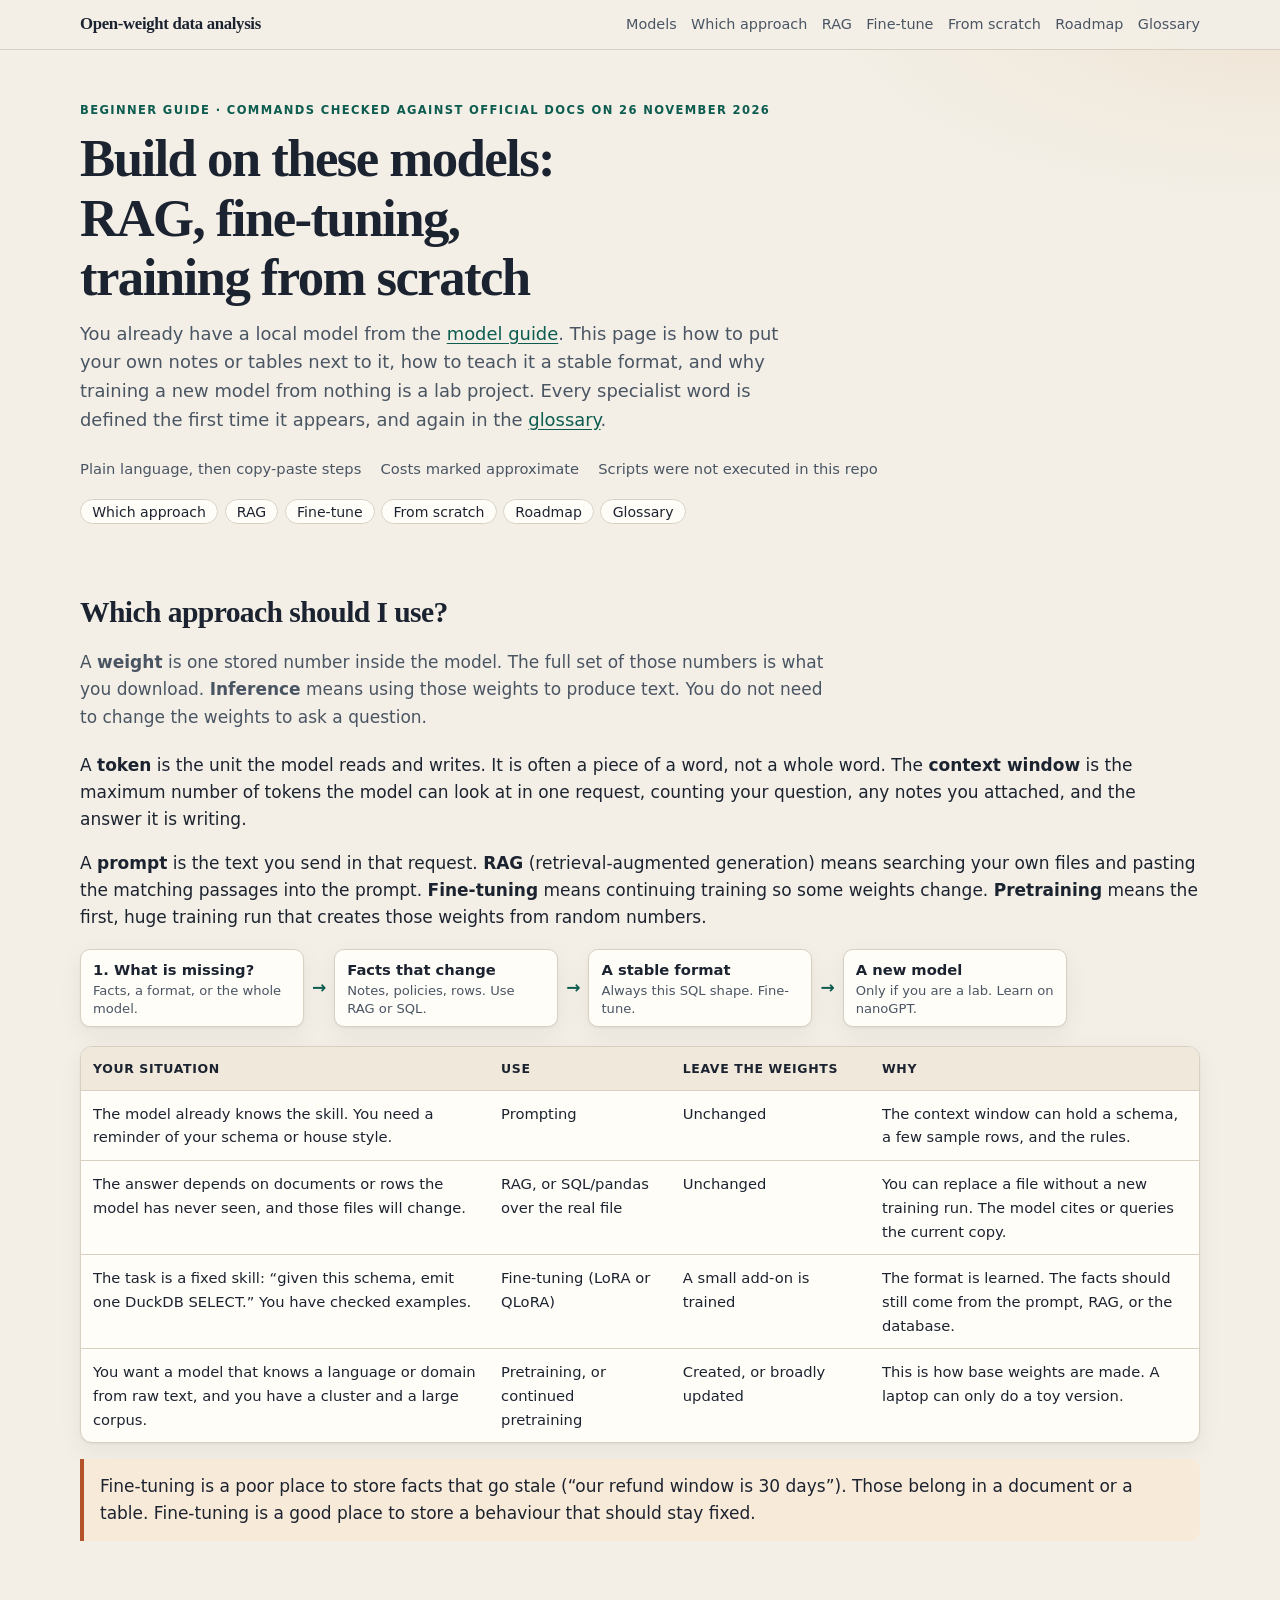
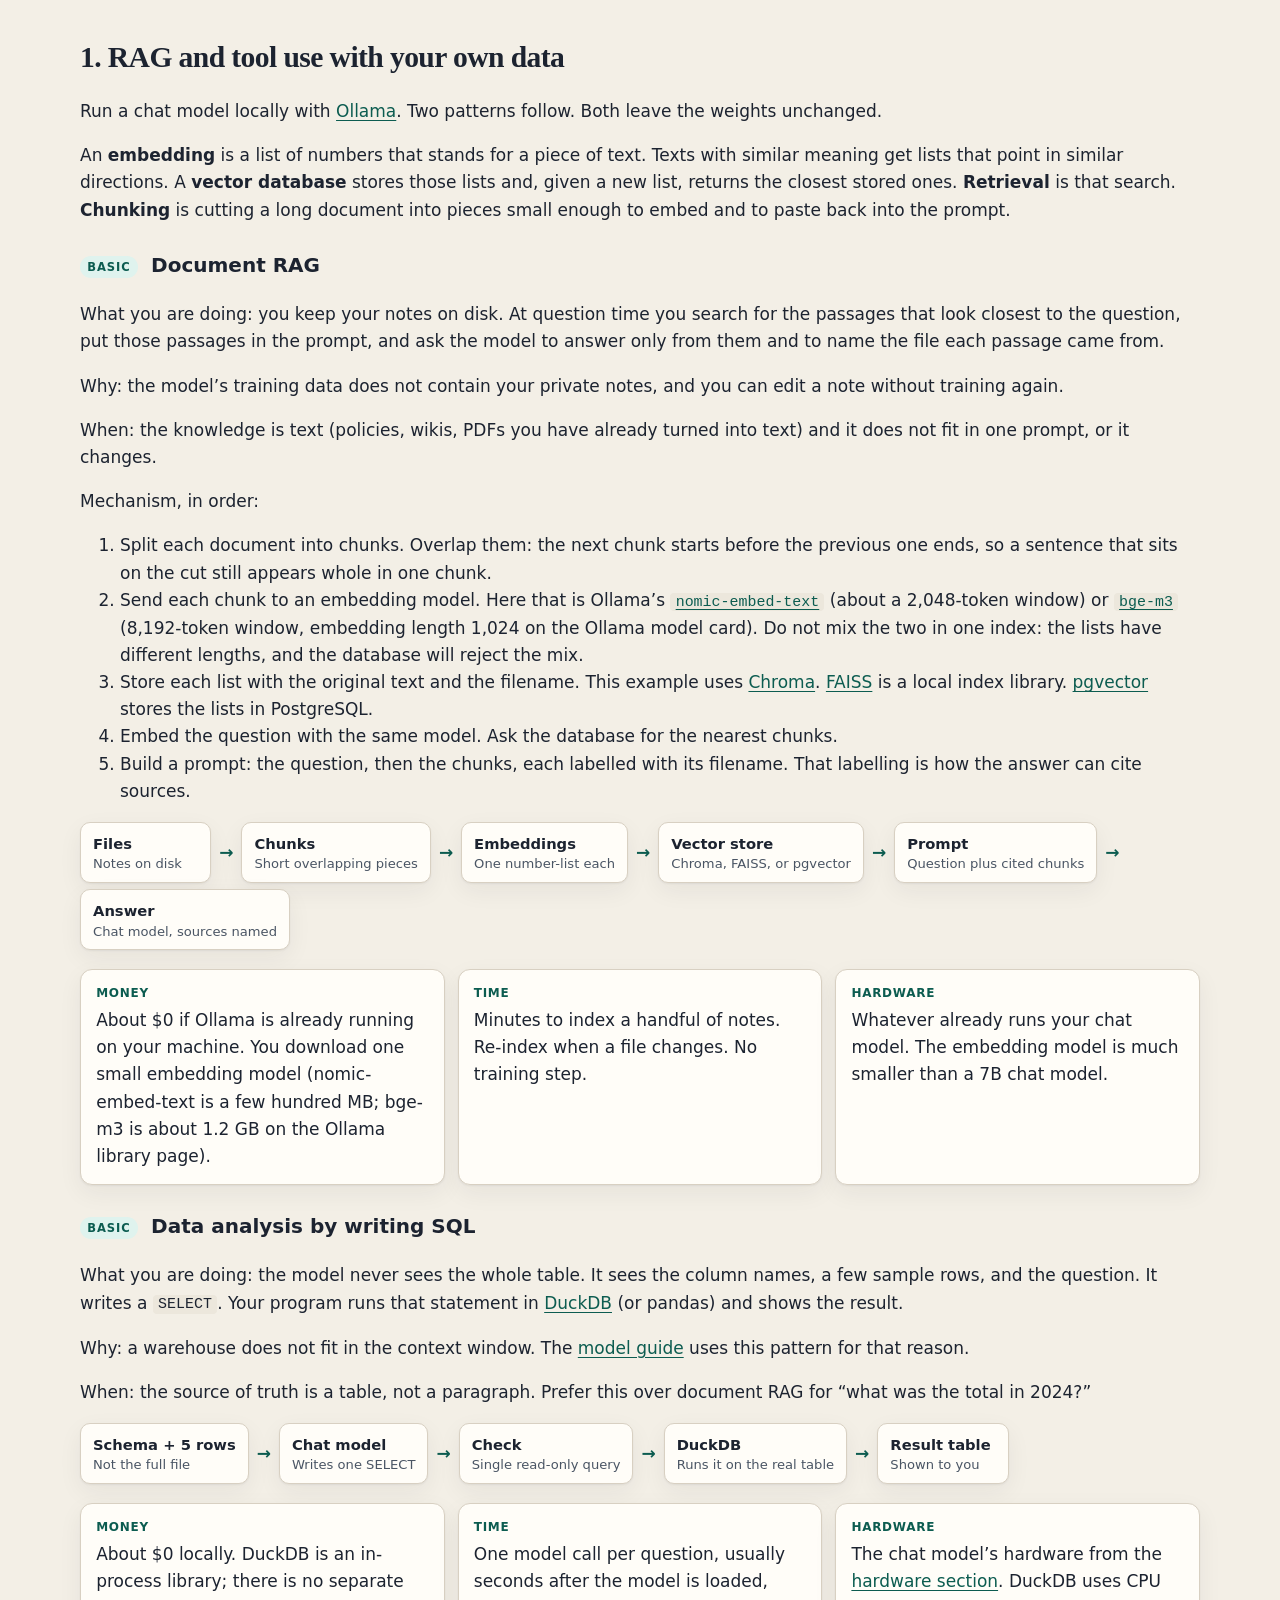
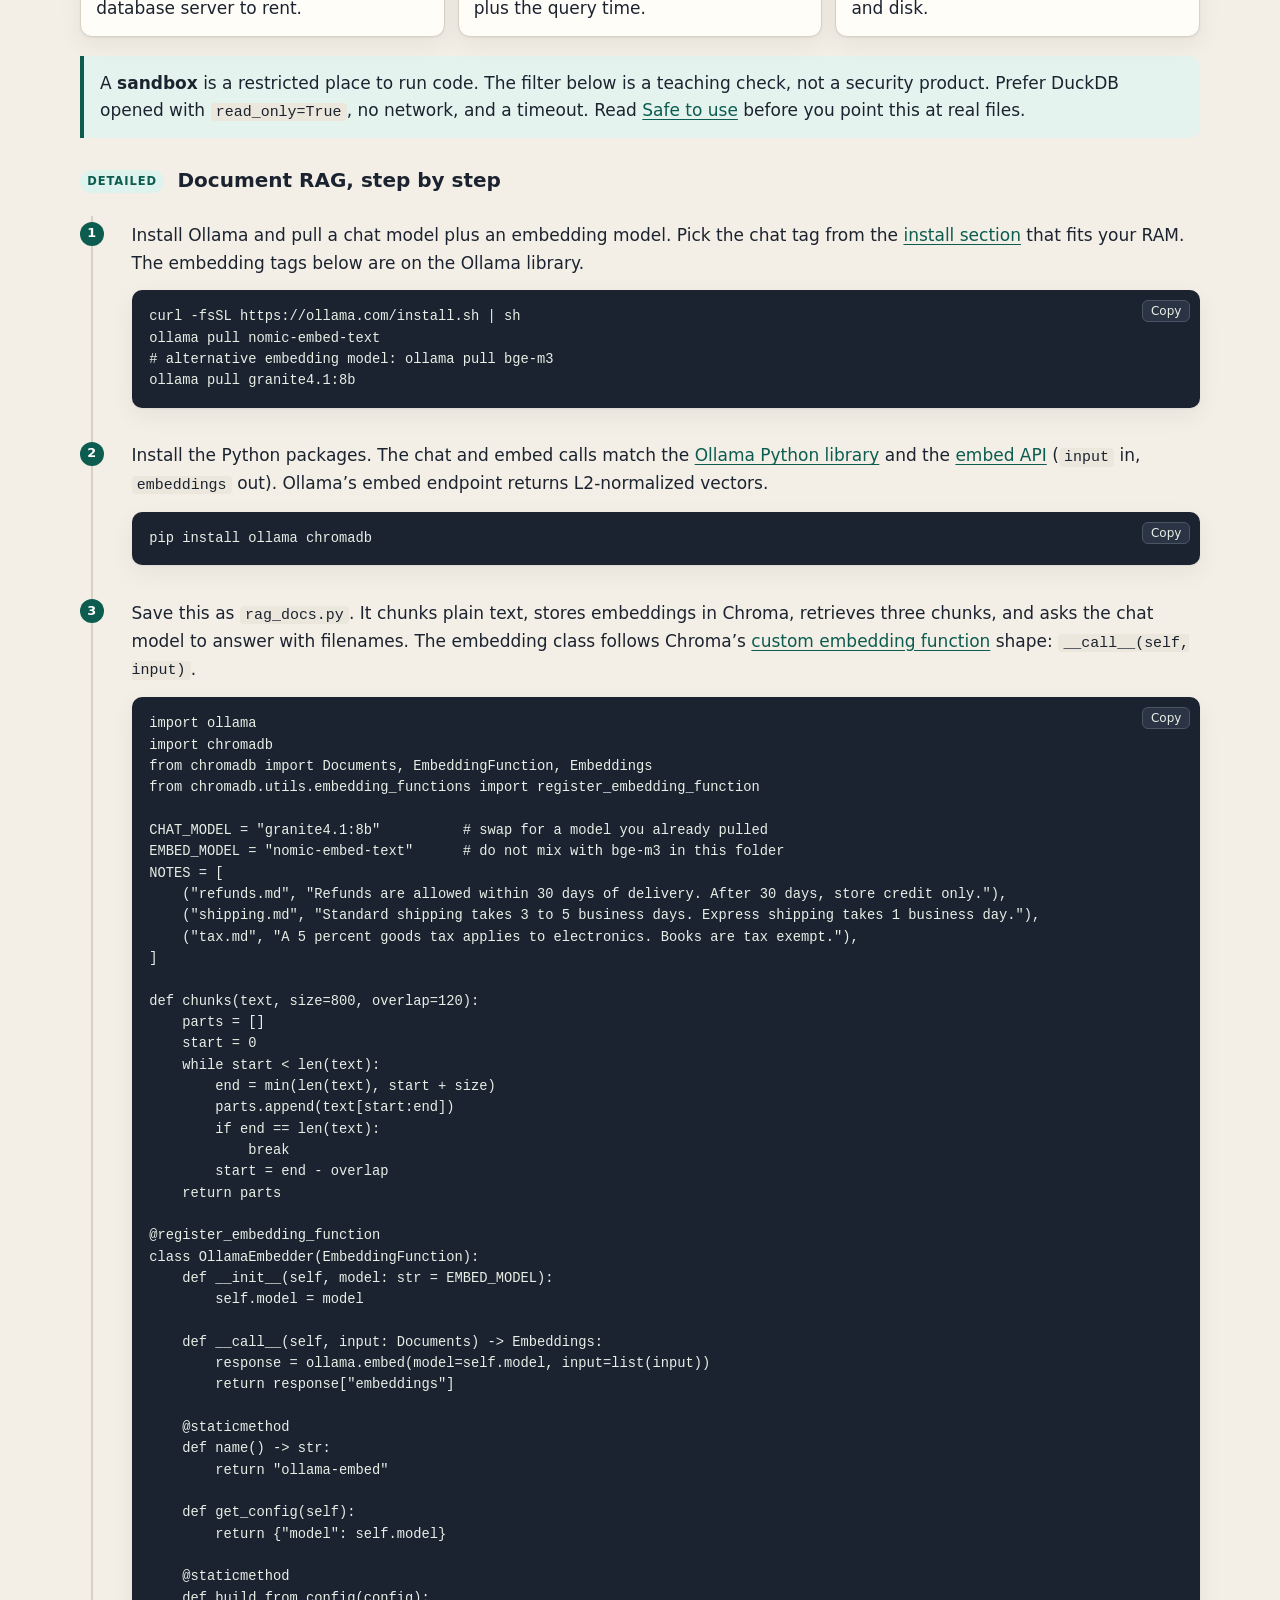
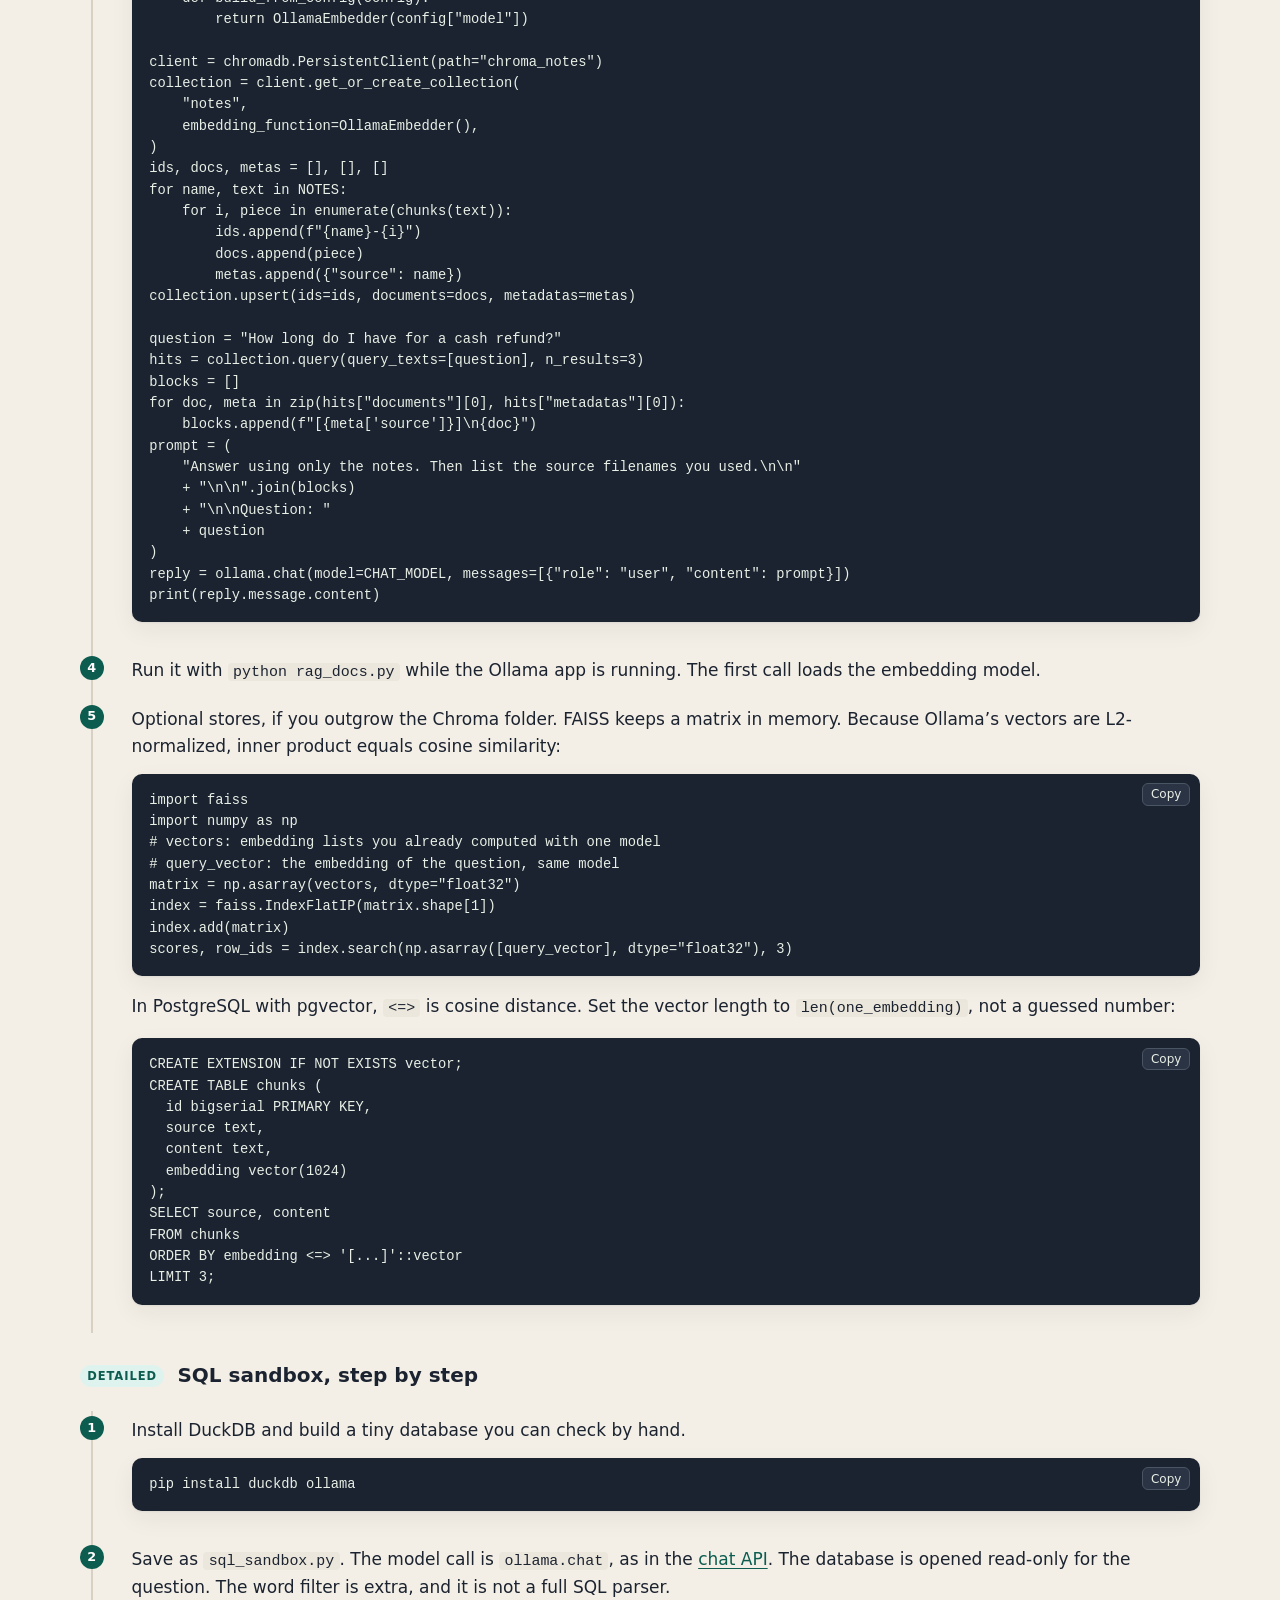
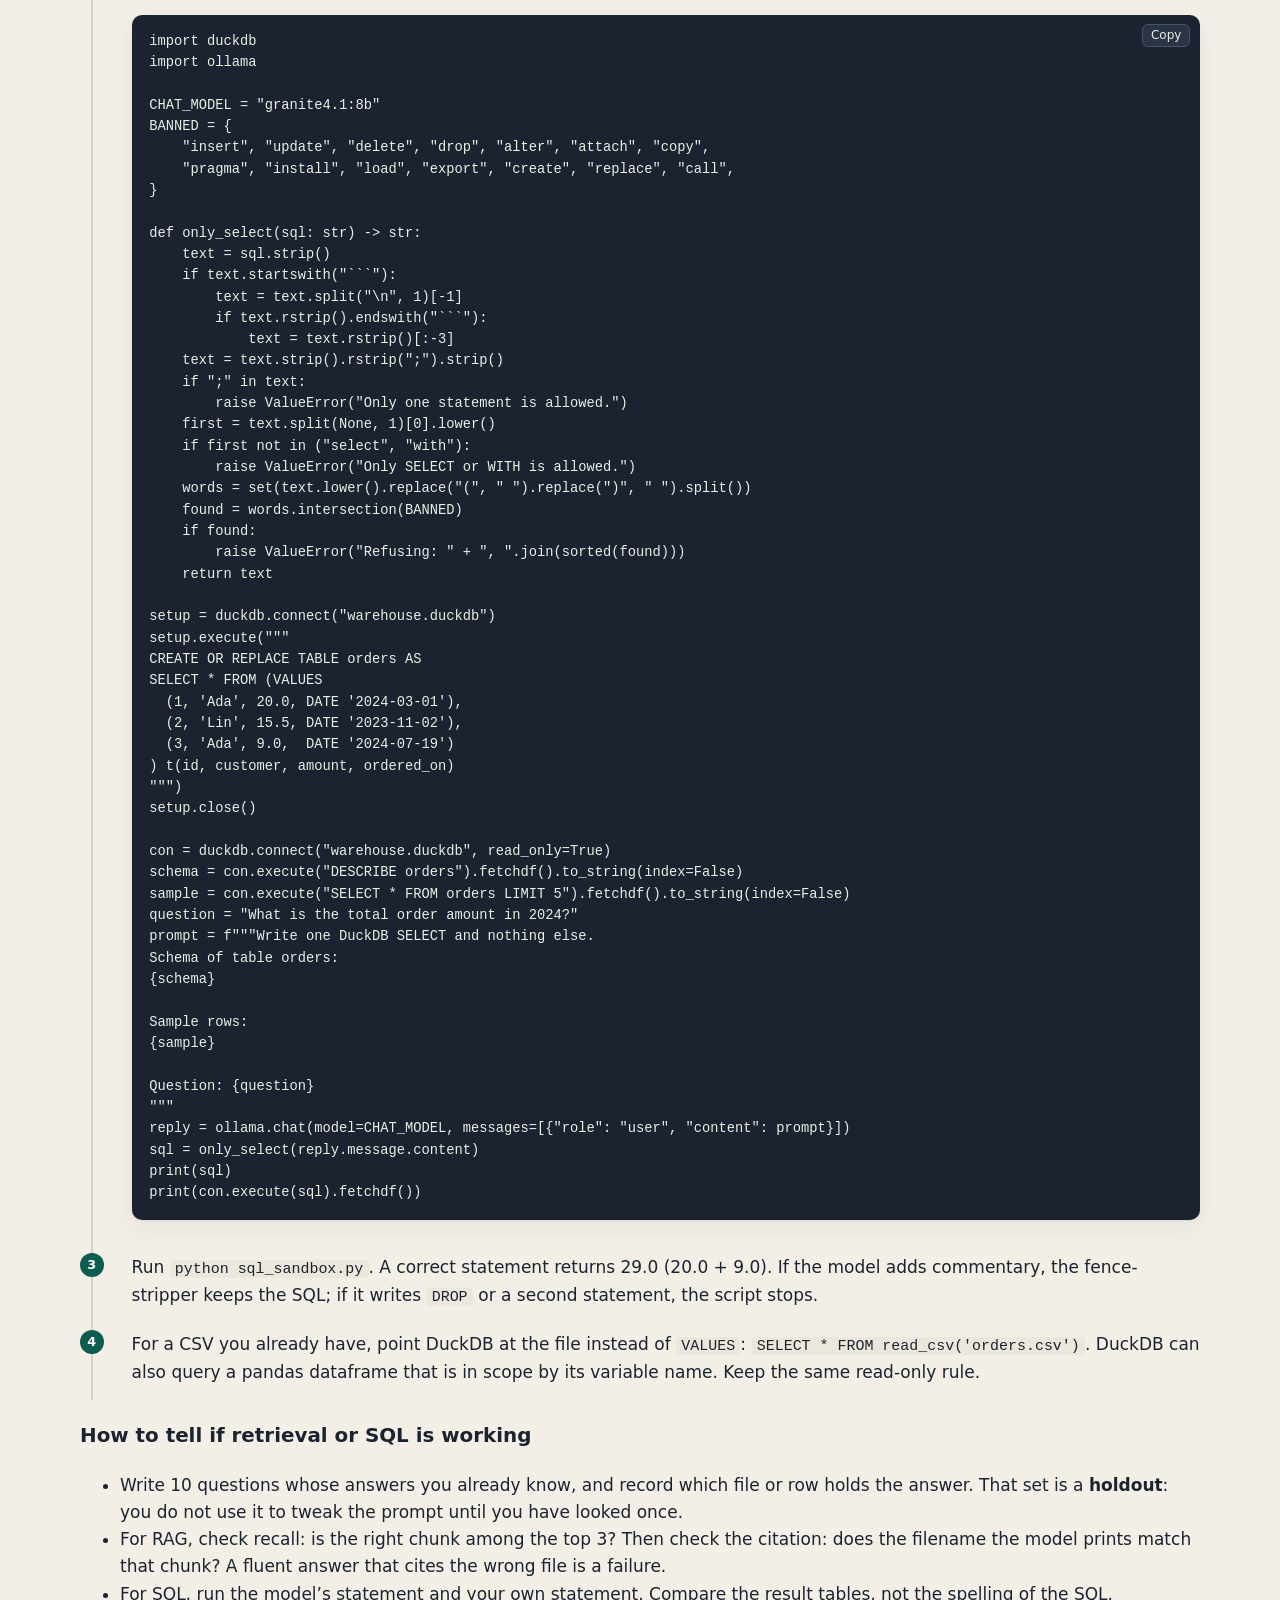
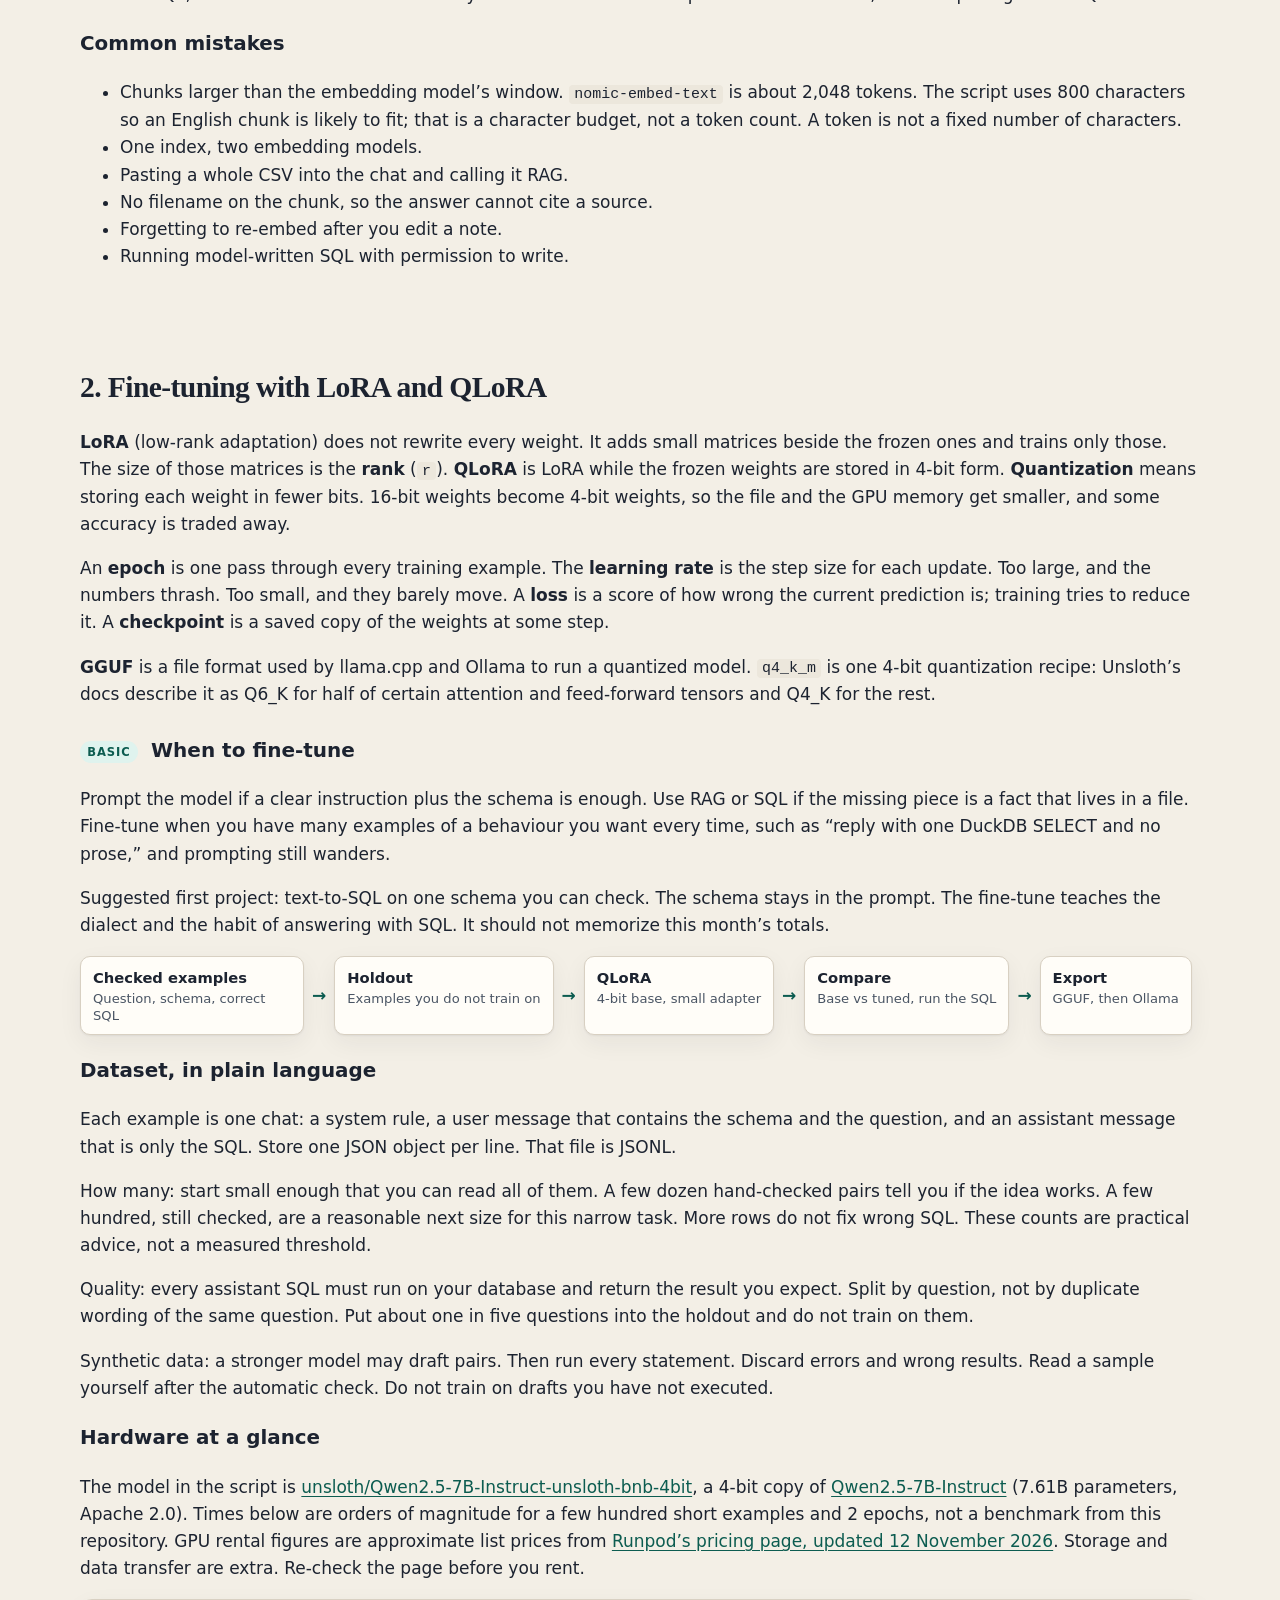
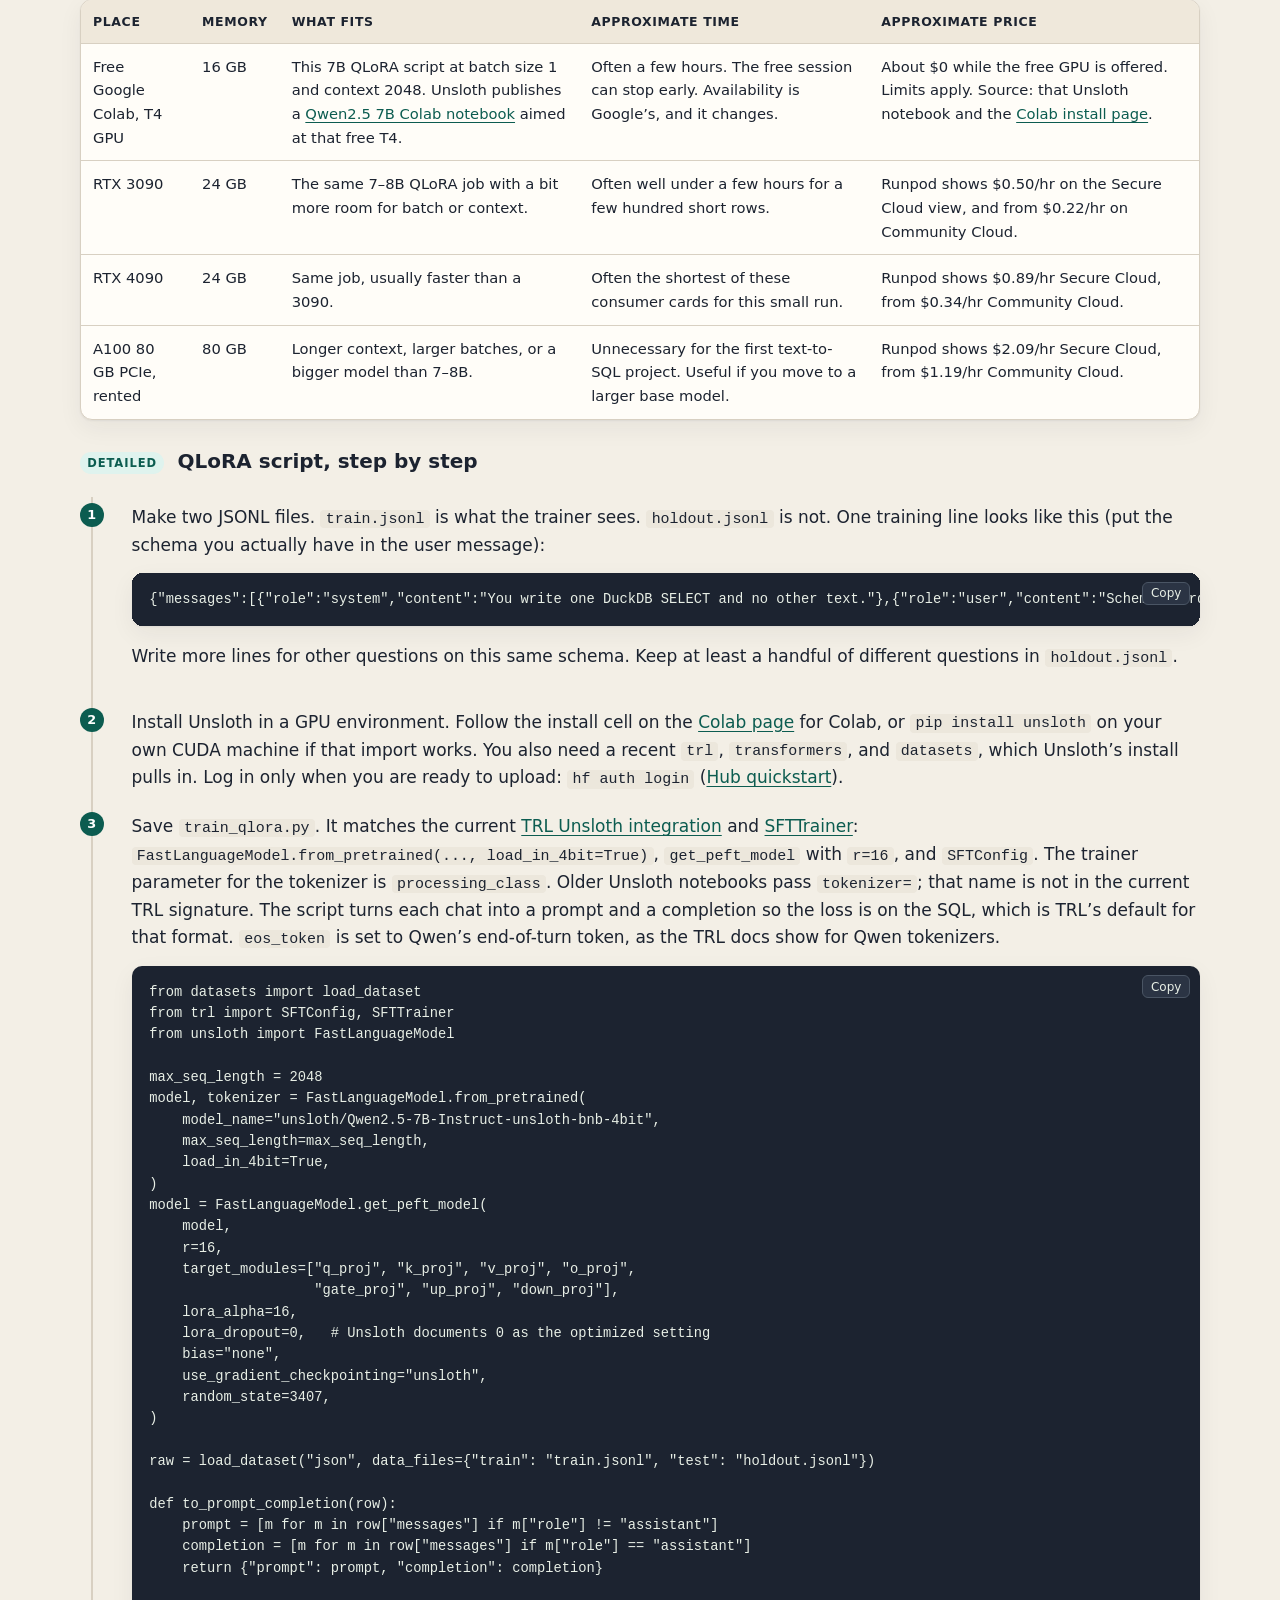
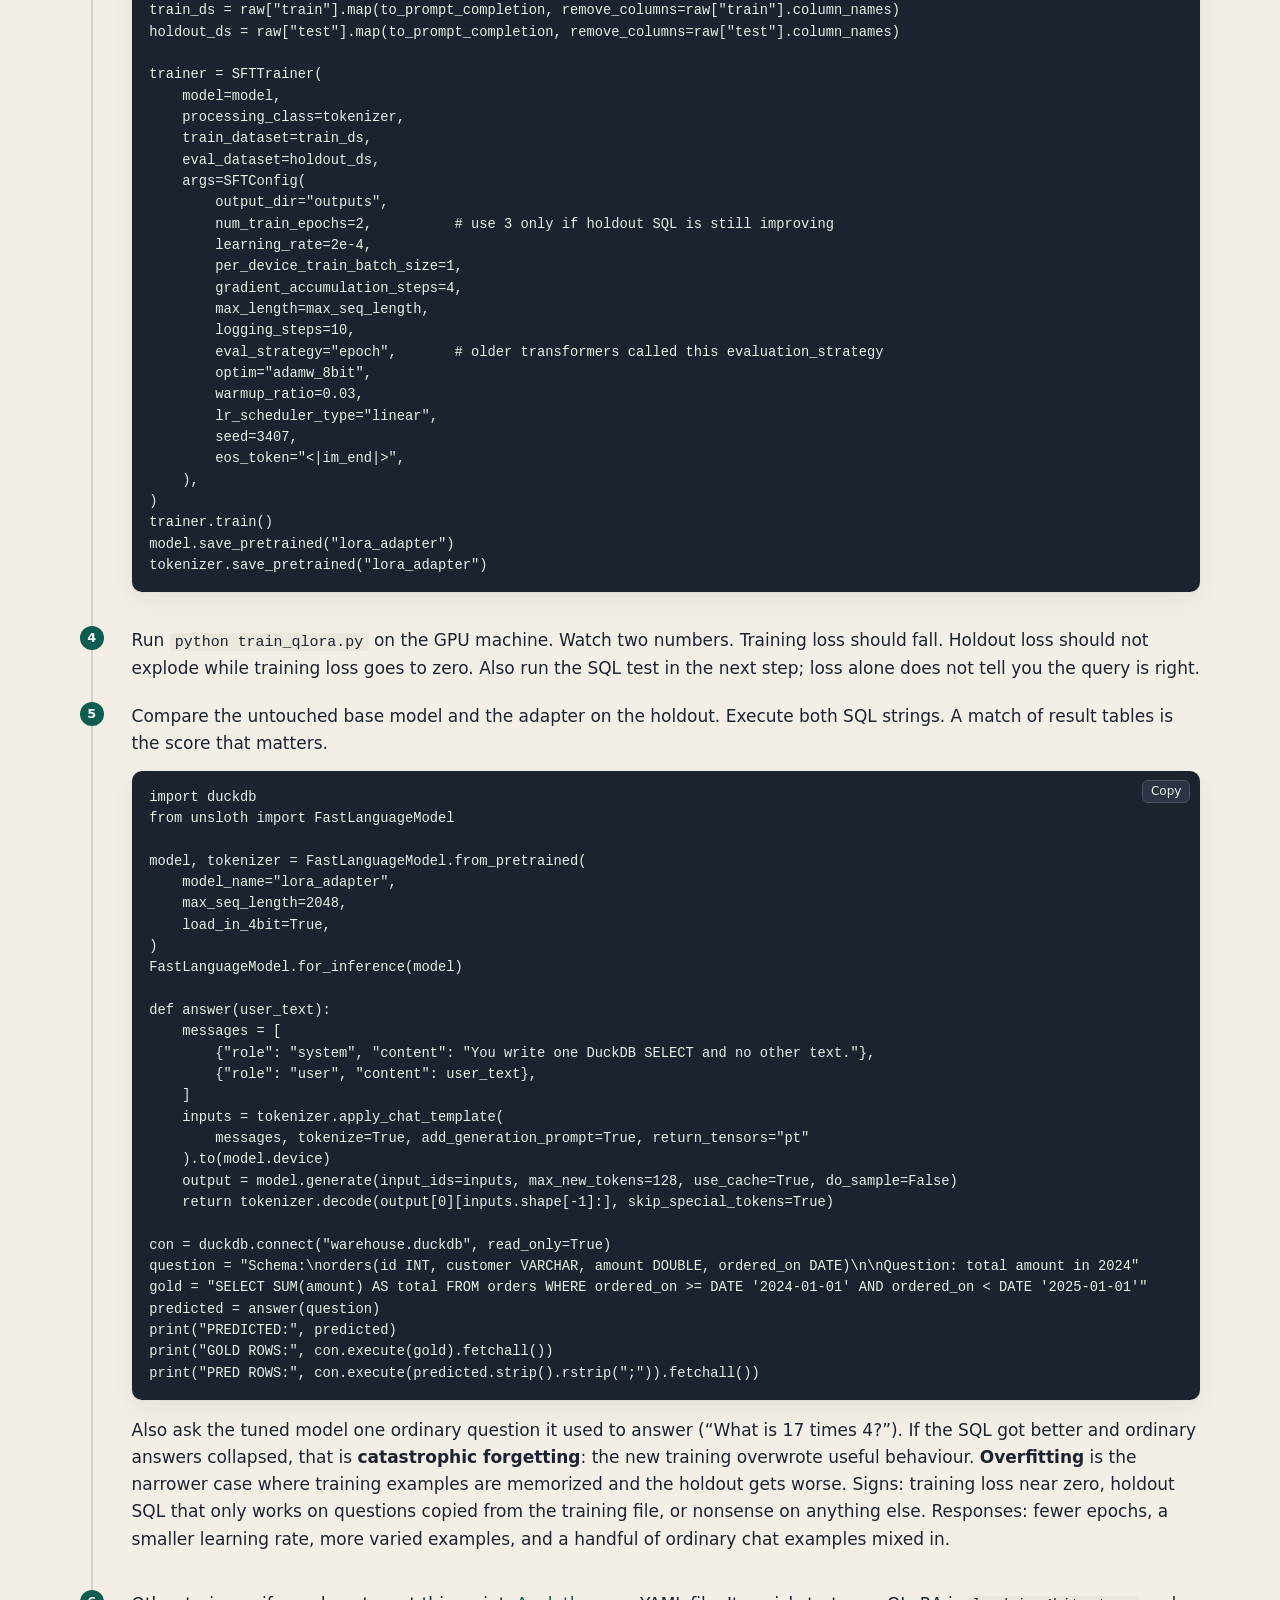
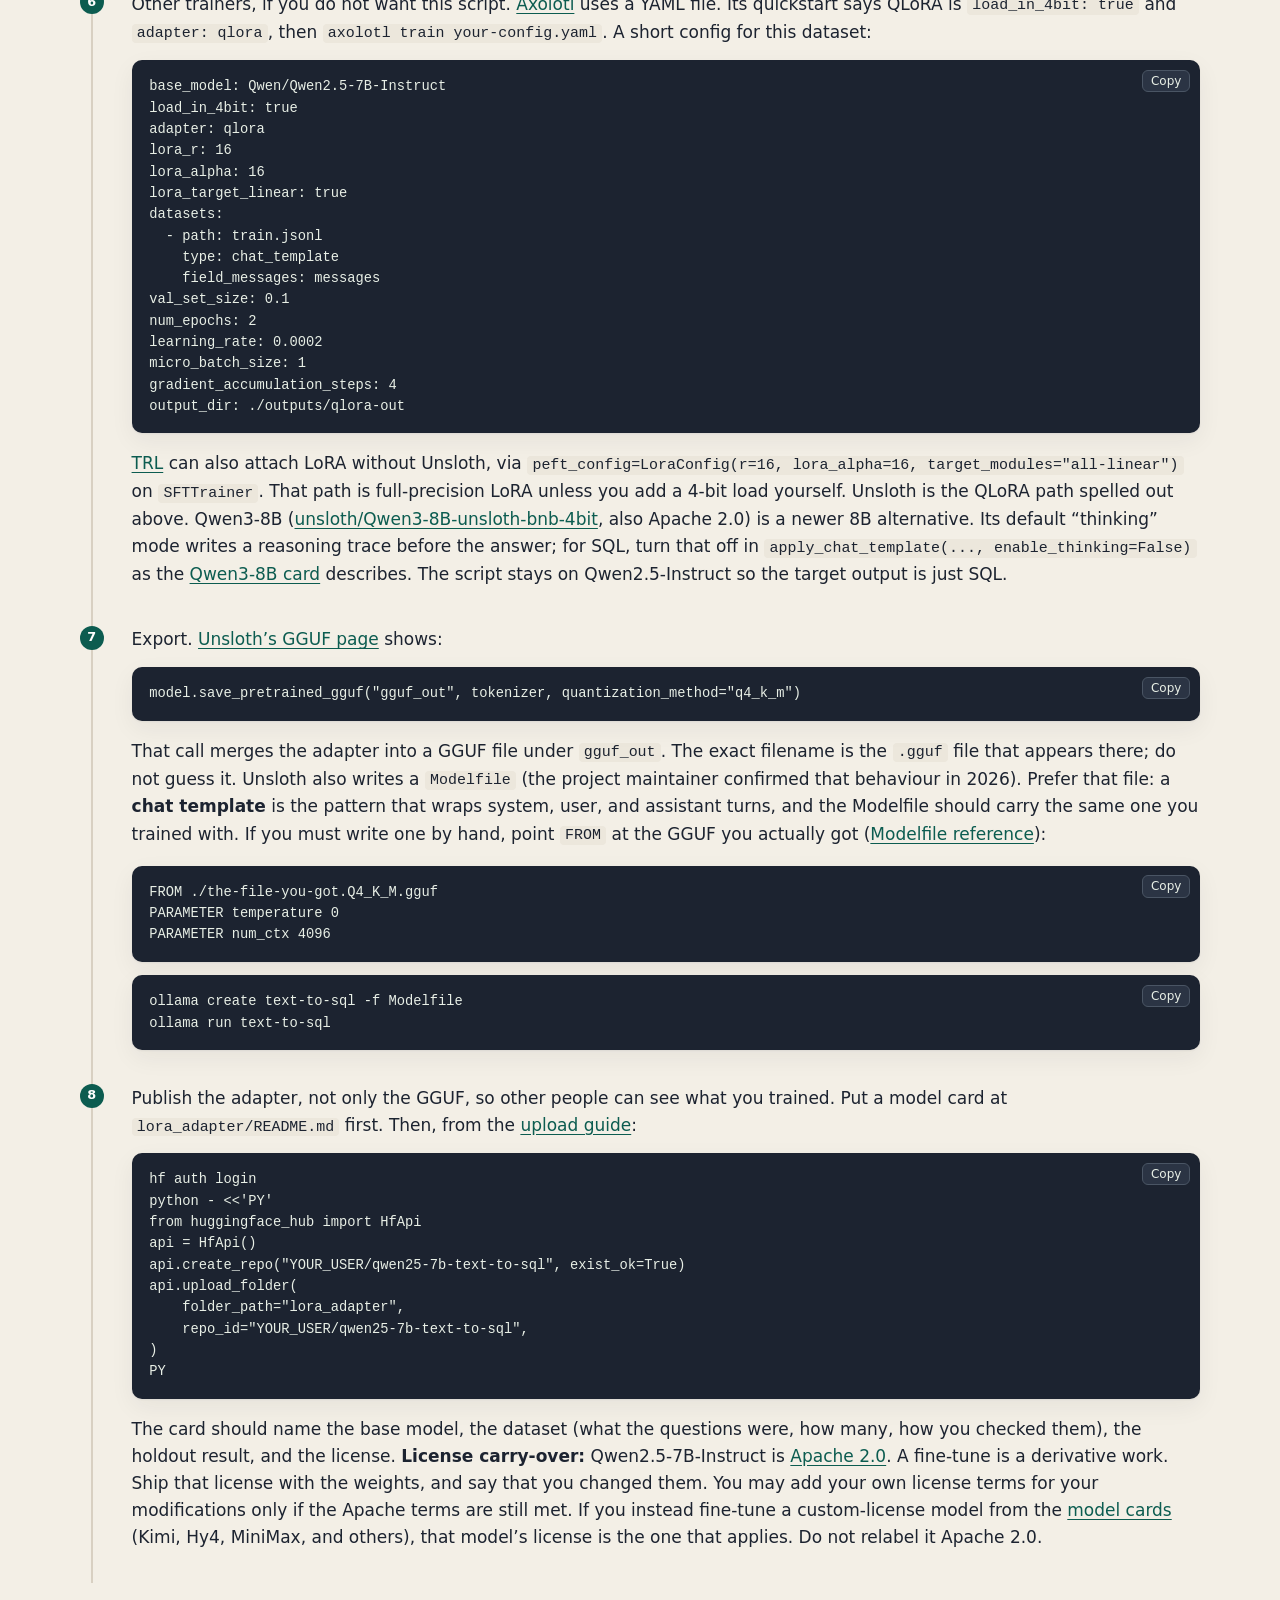
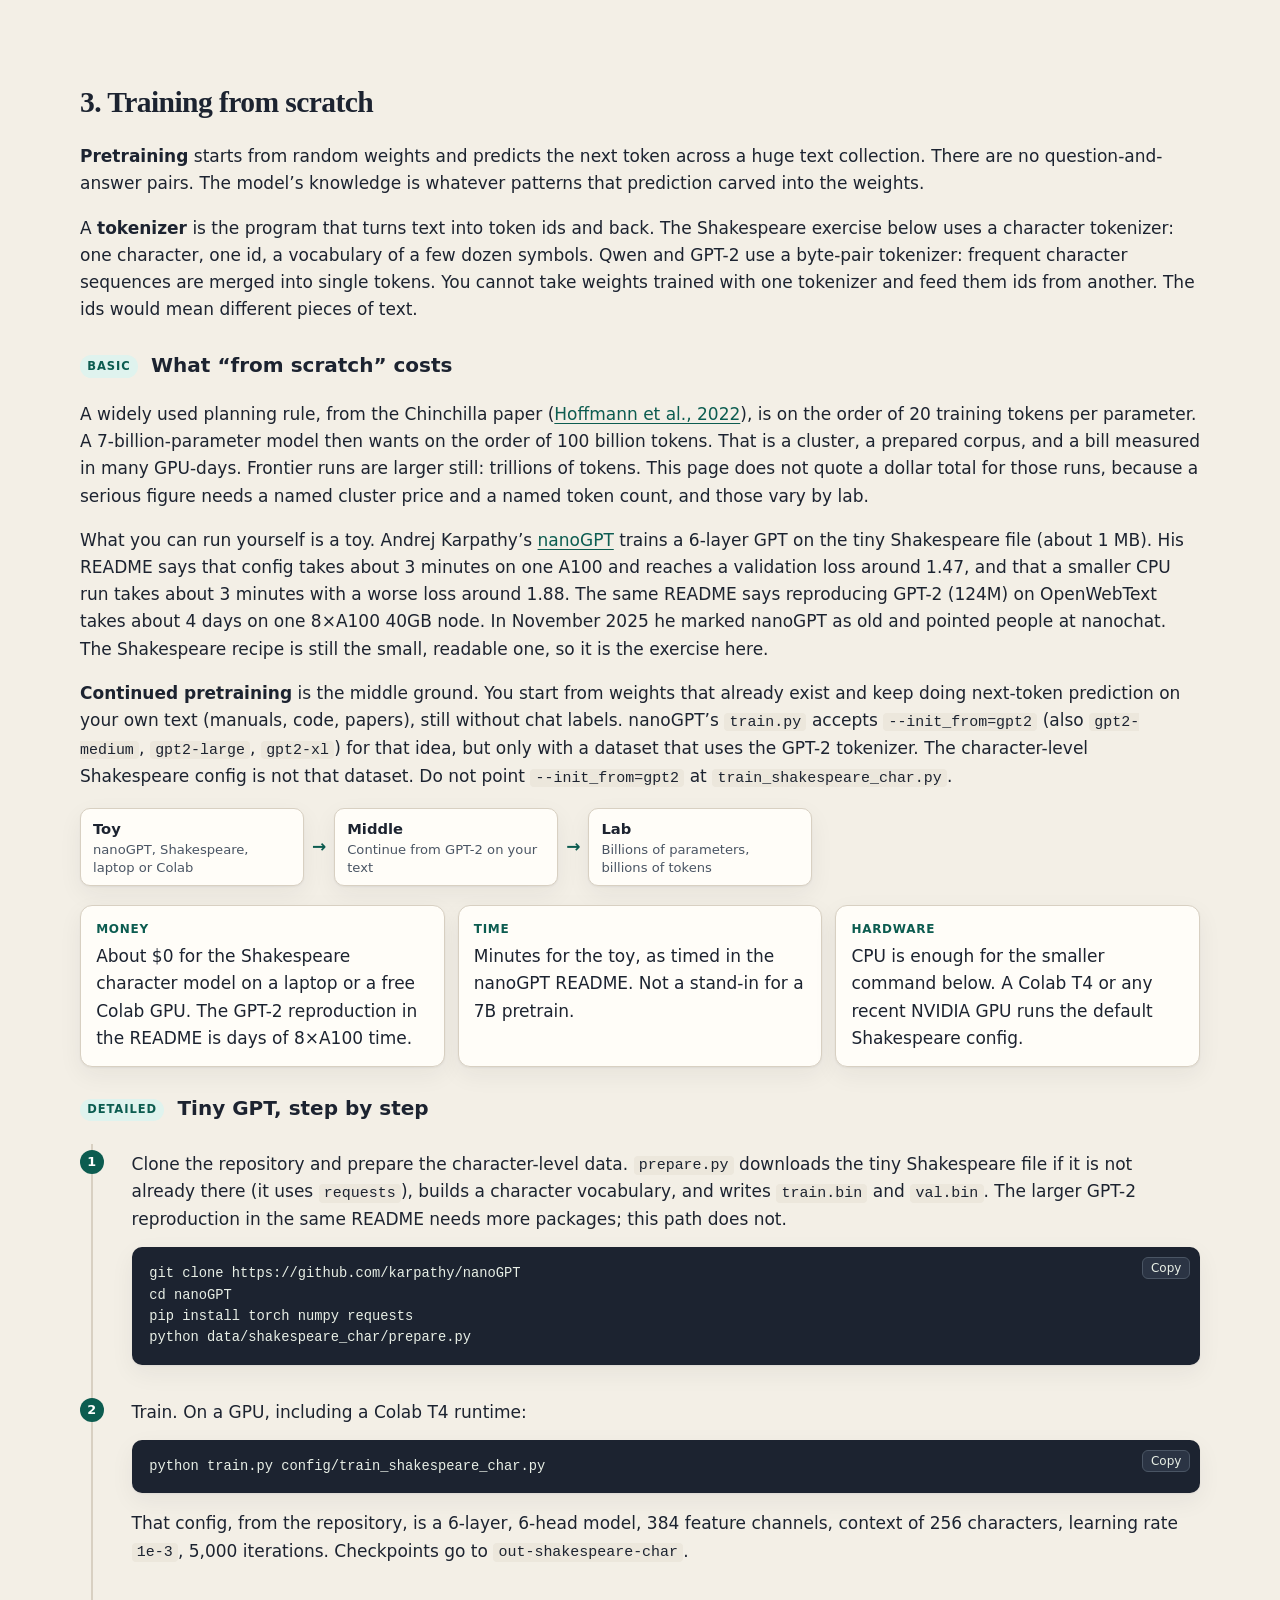
==== build.html @ a0b61b06 "Add a beginner guide for RAG, fine-tuning, and pretraining Explain each approach in plain language w" ====
<!DOCTYPE html>
<html lang="en">
<head>
  <meta charset="utf-8">
  <meta name="viewport" content="width=device-width, initial-scale=1">
  <meta name="description" content="Beginner guide: RAG, LoRA/QLoRA fine-tuning, and training a tiny GPT from scratch, with a glossary and copy-paste commands. Updated 26 November 2026.">
  <title>Build on these models: RAG, fine-tuning, training from scratch</title>
  <link rel="stylesheet" href="styles.css">
</head>
<body>
  <header class="site">
    <div class="wrap nav">
      <a class="brand" href="index.html">Open-weight data analysis</a>
      <ul class="nav-links">
        <li><a href="index.html">Models</a></li>
        <li><a href="#choose">Which approach</a></li>
        <li><a href="#rag">RAG</a></li>
        <li><a href="#finetune">Fine-tune</a></li>
        <li><a href="#scratch">From scratch</a></li>
        <li><a href="#roadmap">Roadmap</a></li>
        <li><a href="#glossary">Glossary</a></li>
      </ul>
    </div>
  </header>

  <main id="top">
    <div class="wrap hero">
      <p class="kicker">Beginner guide · commands checked against official docs on 26 November 2026</p>
      <h1>Build on these models: RAG, fine-tuning, training from scratch</h1>
      <p class="lede">You already have a local model from the <a href="index.html">model guide</a>. This page is how to put your own notes or tables next to it, how to teach it a stable format, and why training a new model from nothing is a lab project. Every specialist word is defined the first time it appears, and again in the <a href="#glossary">glossary</a>.</p>
      <div class="meta-row">
        <span>Plain language, then copy-paste steps</span>
        <span>Costs marked approximate</span>
        <span>Scripts were not executed in this repo</span>
      </div>
      <ul class="page-nav">
        <li><a href="#choose">Which approach</a></li>
        <li><a href="#rag">RAG</a></li>
        <li><a href="#finetune">Fine-tune</a></li>
        <li><a href="#scratch">From scratch</a></li>
        <li><a href="#roadmap">Roadmap</a></li>
        <li><a href="#glossary">Glossary</a></li>
      </ul>
    </div>

    <section id="choose">
      <div class="wrap">
        <h2>Which approach should I use?</h2>
        <p class="section-intro">A <strong>weight</strong> is one stored number inside the model. The full set of those numbers is what you download. <strong>Inference</strong> means using those weights to produce text. You do not need to change the weights to ask a question.</p>
        <p>A <strong>token</strong> is the unit the model reads and writes. It is often a piece of a word, not a whole word. The <strong>context window</strong> is the maximum number of tokens the model can look at in one request, counting your question, any notes you attached, and the answer it is writing.</p>
        <p>A <strong>prompt</strong> is the text you send in that request. <strong>RAG</strong> (retrieval-augmented generation) means searching your own files and pasting the matching passages into the prompt. <strong>Fine-tuning</strong> means continuing training so some weights change. <strong>Pretraining</strong> means the first, huge training run that creates those weights from random numbers.</p>

        <div class="flow" aria-label="Decision flow">
          <div class="box"><strong>1. What is missing?</strong><span>Facts, a format, or the whole model.</span></div>
          <span class="arr" aria-hidden="true">→</span>
          <div class="box"><strong>Facts that change</strong><span>Notes, policies, rows. Use RAG or SQL.</span></div>
          <span class="arr" aria-hidden="true">→</span>
          <div class="box"><strong>A stable format</strong><span>Always this SQL shape. Fine-tune.</span></div>
          <span class="arr" aria-hidden="true">→</span>
          <div class="box"><strong>A new model</strong><span>Only if you are a lab. Learn on nanoGPT.</span></div>
        </div>

        <div class="table-wrap">
          <table>
            <thead>
              <tr>
                <th scope="col">Your situation</th>
                <th scope="col">Use</th>
                <th scope="col">Leave the weights</th>
                <th scope="col">Why</th>
              </tr>
            </thead>
            <tbody>
              <tr>
                <td>The model already knows the skill. You need a reminder of your schema or house style.</td>
                <td>Prompting</td>
                <td>Unchanged</td>
                <td>The context window can hold a schema, a few sample rows, and the rules.</td>
              </tr>
              <tr>
                <td>The answer depends on documents or rows the model has never seen, and those files will change.</td>
                <td>RAG, or SQL/pandas over the real file</td>
                <td>Unchanged</td>
                <td>You can replace a file without a new training run. The model cites or queries the current copy.</td>
              </tr>
              <tr>
                <td>The task is a fixed skill: “given this schema, emit one DuckDB SELECT.” You have checked examples.</td>
                <td>Fine-tuning (LoRA or QLoRA)</td>
                <td>A small add-on is trained</td>
                <td>The format is learned. The facts should still come from the prompt, RAG, or the database.</td>
              </tr>
              <tr>
                <td>You want a model that knows a language or domain from raw text, and you have a cluster and a large corpus.</td>
                <td>Pretraining, or continued pretraining</td>
                <td>Created, or broadly updated</td>
                <td>This is how base weights are made. A laptop can only do a toy version.</td>
              </tr>
            </tbody>
          </table>
        </div>
        <div class="note">
          Fine-tuning is a poor place to store facts that go stale (“our refund window is 30 days”). Those belong in a document or a table. Fine-tuning is a good place to store a behaviour that should stay fixed.
        </div>
      </div>
    </section>

    <section id="rag">
      <div class="wrap">
        <h2>1. RAG and tool use with your own data</h2>
        <p>Run a chat model locally with <a href="https://ollama.com/">Ollama</a>. Two patterns follow. Both leave the weights unchanged.</p>
        <p>An <strong>embedding</strong> is a list of numbers that stands for a piece of text. Texts with similar meaning get lists that point in similar directions. A <strong>vector database</strong> stores those lists and, given a new list, returns the closest stored ones. <strong>Retrieval</strong> is that search. <strong>Chunking</strong> is cutting a long document into pieces small enough to embed and to paste back into the prompt.</p>

        <h3 class="layer"><span>Basic</span> Document RAG</h3>
        <p>What you are doing: you keep your notes on disk. At question time you search for the passages that look closest to the question, put those passages in the prompt, and ask the model to answer only from them and to name the file each passage came from.</p>
        <p>Why: the model’s training data does not contain your private notes, and you can edit a note without training again.</p>
        <p>When: the knowledge is text (policies, wikis, PDFs you have already turned into text) and it does not fit in one prompt, or it changes.</p>
        <p>Mechanism, in order:</p>
        <ol>
          <li>Split each document into chunks. Overlap them: the next chunk starts before the previous one ends, so a sentence that sits on the cut still appears whole in one chunk.</li>
          <li>Send each chunk to an embedding model. Here that is Ollama’s <a href="https://ollama.com/library/nomic-embed-text"><code>nomic-embed-text</code></a> (about a 2,048-token window) or <a href="https://ollama.com/library/bge-m3"><code>bge-m3</code></a> (8,192-token window, embedding length 1,024 on the Ollama model card). Do not mix the two in one index: the lists have different lengths, and the database will reject the mix.</li>
          <li>Store each list with the original text and the filename. This example uses <a href="https://docs.trychroma.com/docs/run-chroma/clients">Chroma</a>. <a href="https://github.com/facebookresearch/faiss">FAISS</a> is a local index library. <a href="https://github.com/pgvector/pgvector">pgvector</a> stores the lists in PostgreSQL.</li>
          <li>Embed the question with the same model. Ask the database for the nearest chunks.</li>
          <li>Build a prompt: the question, then the chunks, each labelled with its filename. That labelling is how the answer can cite sources.</li>
        </ol>
        <div class="flow" aria-label="Document RAG flow">
          <div class="box"><strong>Files</strong><span>Notes on disk</span></div>
          <span class="arr" aria-hidden="true">→</span>
          <div class="box"><strong>Chunks</strong><span>Short overlapping pieces</span></div>
          <span class="arr" aria-hidden="true">→</span>
          <div class="box"><strong>Embeddings</strong><span>One number-list each</span></div>
          <span class="arr" aria-hidden="true">→</span>
          <div class="box"><strong>Vector store</strong><span>Chroma, FAISS, or pgvector</span></div>
          <span class="arr" aria-hidden="true">→</span>
          <div class="box"><strong>Prompt</strong><span>Question plus cited chunks</span></div>
          <span class="arr" aria-hidden="true">→</span>
          <div class="box"><strong>Answer</strong><span>Chat model, sources named</span></div>
        </div>
        <div class="glance">
          <article>
            <h4>Money</h4>
            <p>About $0 if Ollama is already running on your machine. You download one small embedding model (nomic-embed-text is a few hundred MB; bge-m3 is about 1.2 GB on the Ollama library page).</p>
          </article>
          <article>
            <h4>Time</h4>
            <p>Minutes to index a handful of notes. Re-index when a file changes. No training step.</p>
          </article>
          <article>
            <h4>Hardware</h4>
            <p>Whatever already runs your chat model. The embedding model is much smaller than a 7B chat model.</p>
          </article>
        </div>

        <h3 class="layer"><span>Basic</span> Data analysis by writing SQL</h3>
        <p>What you are doing: the model never sees the whole table. It sees the column names, a few sample rows, and the question. It writes a <code>SELECT</code>. Your program runs that statement in <a href="https://duckdb.org/docs/stable/clients/python/overview">DuckDB</a> (or pandas) and shows the result.</p>
        <p>Why: a warehouse does not fit in the context window. The <a href="index.html#data">model guide</a> uses this pattern for that reason.</p>
        <p>When: the source of truth is a table, not a paragraph. Prefer this over document RAG for “what was the total in 2024?”</p>
        <div class="flow" aria-label="SQL tool-use flow">
          <div class="box"><strong>Schema + 5 rows</strong><span>Not the full file</span></div>
          <span class="arr" aria-hidden="true">→</span>
          <div class="box"><strong>Chat model</strong><span>Writes one SELECT</span></div>
          <span class="arr" aria-hidden="true">→</span>
          <div class="box"><strong>Check</strong><span>Single read-only query</span></div>
          <span class="arr" aria-hidden="true">→</span>
          <div class="box"><strong>DuckDB</strong><span>Runs it on the real table</span></div>
          <span class="arr" aria-hidden="true">→</span>
          <div class="box"><strong>Result table</strong><span>Shown to you</span></div>
        </div>
        <div class="glance">
          <article>
            <h4>Money</h4>
            <p>About $0 locally. DuckDB is an in-process library; there is no separate database server to rent.</p>
          </article>
          <article>
            <h4>Time</h4>
            <p>One model call per question, usually seconds after the model is loaded, plus the query time.</p>
          </article>
          <article>
            <h4>Hardware</h4>
            <p>The chat model’s hardware from the <a href="index.html#hardware">hardware section</a>. DuckDB uses CPU and disk.</p>
          </article>
        </div>
        <div class="callout ok">
          A <strong>sandbox</strong> is a restricted place to run code. The filter below is a teaching check, not a security product. Prefer DuckDB opened with <code>read_only=True</code>, no network, and a timeout. Read <a href="index.html#safety">Safe to use</a> before you point this at real files.
        </div>

        <h3 class="layer"><span>Detailed</span> Document RAG, step by step</h3>
        <ol class="steps">
          <li>Install Ollama and pull a chat model plus an embedding model. Pick the chat tag from the <a href="index.html#install">install section</a> that fits your RAM. The embedding tags below are on the Ollama library.
            <div class="copy-row">
              <pre><code>curl -fsSL https://ollama.com/install.sh | sh
ollama pull nomic-embed-text
# alternative embedding model: ollama pull bge-m3
ollama pull granite4.1:8b</code></pre>
              <button class="copy-btn" type="button" data-copy>Copy</button>
            </div>
          </li>
          <li>Install the Python packages. The chat and embed calls match the <a href="https://github.com/ollama/ollama-python">Ollama Python library</a> and the <a href="https://docs.ollama.com/api/embed">embed API</a> (<code>input</code> in, <code>embeddings</code> out). Ollama’s embed endpoint returns L2-normalized vectors.
            <div class="copy-row">
              <pre><code>pip install ollama chromadb</code></pre>
              <button class="copy-btn" type="button" data-copy>Copy</button>
            </div>
          </li>
          <li>Save this as <code>rag_docs.py</code>. It chunks plain text, stores embeddings in Chroma, retrieves three chunks, and asks the chat model to answer with filenames. The embedding class follows Chroma’s <a href="https://docs.trychroma.com/docs/embeddings/embedding-functions">custom embedding function</a> shape: <code>__call__(self, input)</code>.
            <div class="copy-row">
              <pre><code>import ollama
import chromadb
from chromadb import Documents, EmbeddingFunction, Embeddings
from chromadb.utils.embedding_functions import register_embedding_function

CHAT_MODEL = "granite4.1:8b"          # swap for a model you already pulled
EMBED_MODEL = "nomic-embed-text"      # do not mix with bge-m3 in this folder
NOTES = [
    ("refunds.md", "Refunds are allowed within 30 days of delivery. After 30 days, store credit only."),
    ("shipping.md", "Standard shipping takes 3 to 5 business days. Express shipping takes 1 business day."),
    ("tax.md", "A 5 percent goods tax applies to electronics. Books are tax exempt."),
]

def chunks(text, size=800, overlap=120):
    parts = []
    start = 0
    while start &lt; len(text):
        end = min(len(text), start + size)
        parts.append(text[start:end])
        if end == len(text):
            break
        start = end - overlap
    return parts

@register_embedding_function
class OllamaEmbedder(EmbeddingFunction):
    def __init__(self, model: str = EMBED_MODEL):
        self.model = model

    def __call__(self, input: Documents) -&gt; Embeddings:
        response = ollama.embed(model=self.model, input=list(input))
        return response["embeddings"]

    @staticmethod
    def name() -&gt; str:
        return "ollama-embed"

    def get_config(self):
        return {"model": self.model}

    @staticmethod
    def build_from_config(config):
        return OllamaEmbedder(config["model"])

client = chromadb.PersistentClient(path="chroma_notes")
collection = client.get_or_create_collection(
    "notes",
    embedding_function=OllamaEmbedder(),
)
ids, docs, metas = [], [], []
for name, text in NOTES:
    for i, piece in enumerate(chunks(text)):
        ids.append(f"{name}-{i}")
        docs.append(piece)
        metas.append({"source": name})
collection.upsert(ids=ids, documents=docs, metadatas=metas)

question = "How long do I have for a cash refund?"
hits = collection.query(query_texts=[question], n_results=3)
blocks = []
for doc, meta in zip(hits["documents"][0], hits["metadatas"][0]):
    blocks.append(f"[{meta['source']}]\n{doc}")
prompt = (
    "Answer using only the notes. Then list the source filenames you used.\n\n"
    + "\n\n".join(blocks)
    + "\n\nQuestion: "
    + question
)
reply = ollama.chat(model=CHAT_MODEL, messages=[{"role": "user", "content": prompt}])
print(reply.message.content)</code></pre>
              <button class="copy-btn" type="button" data-copy>Copy</button>
            </div>
          </li>
          <li>Run it with <code>python rag_docs.py</code> while the Ollama app is running. The first call loads the embedding model.</li>
          <li>Optional stores, if you outgrow the Chroma folder. FAISS keeps a matrix in memory. Because Ollama’s vectors are L2-normalized, inner product equals cosine similarity:
            <div class="copy-row">
              <pre><code>import faiss
import numpy as np
# vectors: embedding lists you already computed with one model
# query_vector: the embedding of the question, same model
matrix = np.asarray(vectors, dtype="float32")
index = faiss.IndexFlatIP(matrix.shape[1])
index.add(matrix)
scores, row_ids = index.search(np.asarray([query_vector], dtype="float32"), 3)</code></pre>
              <button class="copy-btn" type="button" data-copy>Copy</button>
            </div>
            <p>In PostgreSQL with pgvector, <code>&lt;=&gt;</code> is cosine distance. Set the vector length to <code>len(one_embedding)</code>, not a guessed number:</p>
            <div class="copy-row">
              <pre><code>CREATE EXTENSION IF NOT EXISTS vector;
CREATE TABLE chunks (
  id bigserial PRIMARY KEY,
  source text,
  content text,
  embedding vector(1024)
);
SELECT source, content
FROM chunks
ORDER BY embedding &lt;=&gt; '[...]'::vector
LIMIT 3;</code></pre>
              <button class="copy-btn" type="button" data-copy>Copy</button>
            </div>
          </li>
        </ol>

        <h3 class="layer"><span>Detailed</span> SQL sandbox, step by step</h3>
        <ol class="steps">
          <li>Install DuckDB and build a tiny database you can check by hand.
            <div class="copy-row">
              <pre><code>pip install duckdb ollama</code></pre>
              <button class="copy-btn" type="button" data-copy>Copy</button>
            </div>
          </li>
          <li>Save as <code>sql_sandbox.py</code>. The model call is <code>ollama.chat</code>, as in the <a href="https://docs.ollama.com/api/chat">chat API</a>. The database is opened read-only for the question. The word filter is extra, and it is not a full SQL parser.
            <div class="copy-row">
              <pre><code>import duckdb
import ollama

CHAT_MODEL = "granite4.1:8b"
BANNED = {
    "insert", "update", "delete", "drop", "alter", "attach", "copy",
    "pragma", "install", "load", "export", "create", "replace", "call",
}

def only_select(sql: str) -&gt; str:
    text = sql.strip()
    if text.startswith("```"):
        text = text.split("\n", 1)[-1]
        if text.rstrip().endswith("```"):
            text = text.rstrip()[:-3]
    text = text.strip().rstrip(";").strip()
    if ";" in text:
        raise ValueError("Only one statement is allowed.")
    first = text.split(None, 1)[0].lower()
    if first not in ("select", "with"):
        raise ValueError("Only SELECT or WITH is allowed.")
    words = set(text.lower().replace("(", " ").replace(")", " ").split())
    found = words.intersection(BANNED)
    if found:
        raise ValueError("Refusing: " + ", ".join(sorted(found)))
    return text

setup = duckdb.connect("warehouse.duckdb")
setup.execute("""
CREATE OR REPLACE TABLE orders AS
SELECT * FROM (VALUES
  (1, 'Ada', 20.0, DATE '2024-03-01'),
  (2, 'Lin', 15.5, DATE '2023-11-02'),
  (3, 'Ada', 9.0,  DATE '2024-07-19')
) t(id, customer, amount, ordered_on)
""")
setup.close()

con = duckdb.connect("warehouse.duckdb", read_only=True)
schema = con.execute("DESCRIBE orders").fetchdf().to_string(index=False)
sample = con.execute("SELECT * FROM orders LIMIT 5").fetchdf().to_string(index=False)
question = "What is the total order amount in 2024?"
prompt = f"""Write one DuckDB SELECT and nothing else.
Schema of table orders:
{schema}

Sample rows:
{sample}

Question: {question}
"""
reply = ollama.chat(model=CHAT_MODEL, messages=[{"role": "user", "content": prompt}])
sql = only_select(reply.message.content)
print(sql)
print(con.execute(sql).fetchdf())</code></pre>
              <button class="copy-btn" type="button" data-copy>Copy</button>
            </div>
          </li>
          <li>Run <code>python sql_sandbox.py</code>. A correct statement returns 29.0 (20.0 + 9.0). If the model adds commentary, the fence-stripper keeps the SQL; if it writes <code>DROP</code> or a second statement, the script stops.</li>
          <li>For a CSV you already have, point DuckDB at the file instead of <code>VALUES</code>: <code>SELECT * FROM read_csv('orders.csv')</code>. DuckDB can also query a pandas dataframe that is in scope by its variable name. Keep the same read-only rule.</li>
        </ol>

        <h3>How to tell if retrieval or SQL is working</h3>
        <ul>
          <li>Write 10 questions whose answers you already know, and record which file or row holds the answer. That set is a <strong>holdout</strong>: you do not use it to tweak the prompt until you have looked once.</li>
          <li>For RAG, check recall: is the right chunk among the top 3? Then check the citation: does the filename the model prints match that chunk? A fluent answer that cites the wrong file is a failure.</li>
          <li>For SQL, run the model’s statement and your own statement. Compare the result tables, not the spelling of the SQL.</li>
        </ul>
        <h3>Common mistakes</h3>
        <ul>
          <li>Chunks larger than the embedding model’s window. <code>nomic-embed-text</code> is about 2,048 tokens. The script uses 800 characters so an English chunk is likely to fit; that is a character budget, not a token count. A token is not a fixed number of characters.</li>
          <li>One index, two embedding models.</li>
          <li>Pasting a whole CSV into the chat and calling it RAG.</li>
          <li>No filename on the chunk, so the answer cannot cite a source.</li>
          <li>Forgetting to re-embed after you edit a note.</li>
          <li>Running model-written SQL with permission to write.</li>
        </ul>
      </div>
    </section>

    <section id="finetune">
      <div class="wrap">
        <h2>2. Fine-tuning with LoRA and QLoRA</h2>
        <p><strong>LoRA</strong> (low-rank adaptation) does not rewrite every weight. It adds small matrices beside the frozen ones and trains only those. The size of those matrices is the <strong>rank</strong> (<code>r</code>). <strong>QLoRA</strong> is LoRA while the frozen weights are stored in 4-bit form. <strong>Quantization</strong> means storing each weight in fewer bits. 16-bit weights become 4-bit weights, so the file and the GPU memory get smaller, and some accuracy is traded away.</p>
        <p>An <strong>epoch</strong> is one pass through every training example. The <strong>learning rate</strong> is the step size for each update. Too large, and the numbers thrash. Too small, and they barely move. A <strong>loss</strong> is a score of how wrong the current prediction is; training tries to reduce it. A <strong>checkpoint</strong> is a saved copy of the weights at some step.</p>
        <p><strong>GGUF</strong> is a file format used by llama.cpp and Ollama to run a quantized model. <code>q4_k_m</code> is one 4-bit quantization recipe: Unsloth’s docs describe it as Q6_K for half of certain attention and feed-forward tensors and Q4_K for the rest.</p>

        <h3 class="layer"><span>Basic</span> When to fine-tune</h3>
        <p>Prompt the model if a clear instruction plus the schema is enough. Use RAG or SQL if the missing piece is a fact that lives in a file. Fine-tune when you have many examples of a behaviour you want every time, such as “reply with one DuckDB SELECT and no prose,” and prompting still wanders.</p>
        <p>Suggested first project: text-to-SQL on one schema you can check. The schema stays in the prompt. The fine-tune teaches the dialect and the habit of answering with SQL. It should not memorize this month’s totals.</p>
        <div class="flow" aria-label="Fine-tuning flow">
          <div class="box"><strong>Checked examples</strong><span>Question, schema, correct SQL</span></div>
          <span class="arr" aria-hidden="true">→</span>
          <div class="box"><strong>Holdout</strong><span>Examples you do not train on</span></div>
          <span class="arr" aria-hidden="true">→</span>
          <div class="box"><strong>QLoRA</strong><span>4-bit base, small adapter</span></div>
          <span class="arr" aria-hidden="true">→</span>
          <div class="box"><strong>Compare</strong><span>Base vs tuned, run the SQL</span></div>
          <span class="arr" aria-hidden="true">→</span>
          <div class="box"><strong>Export</strong><span>GGUF, then Ollama</span></div>
        </div>

        <h3>Dataset, in plain language</h3>
        <p>Each example is one chat: a system rule, a user message that contains the schema and the question, and an assistant message that is only the SQL. Store one JSON object per line. That file is JSONL.</p>
        <p>How many: start small enough that you can read all of them. A few dozen hand-checked pairs tell you if the idea works. A few hundred, still checked, are a reasonable next size for this narrow task. More rows do not fix wrong SQL. These counts are practical advice, not a measured threshold.</p>
        <p>Quality: every assistant SQL must run on your database and return the result you expect. Split by question, not by duplicate wording of the same question. Put about one in five questions into the holdout and do not train on them.</p>
        <p>Synthetic data: a stronger model may draft pairs. Then run every statement. Discard errors and wrong results. Read a sample yourself after the automatic check. Do not train on drafts you have not executed.</p>

        <h3>Hardware at a glance</h3>
        <p>The model in the script is <a href="https://huggingface.co/unsloth/Qwen2.5-7B-Instruct-unsloth-bnb-4bit">unsloth/Qwen2.5-7B-Instruct-unsloth-bnb-4bit</a>, a 4-bit copy of <a href="https://huggingface.co/Qwen/Qwen2.5-7B-Instruct">Qwen2.5-7B-Instruct</a> (7.61B parameters, Apache 2.0). Times below are orders of magnitude for a few hundred short examples and 2 epochs, not a benchmark from this repository. GPU rental figures are approximate list prices from <a href="https://www.runpod.io/pricing">Runpod’s pricing page, updated 12 November 2026</a>. Storage and data transfer are extra. Re-check the page before you rent.</p>
        <div class="table-wrap">
          <table>
            <thead>
              <tr>
                <th scope="col">Place</th>
                <th scope="col">Memory</th>
                <th scope="col">What fits</th>
                <th scope="col">Approximate time</th>
                <th scope="col">Approximate price</th>
              </tr>
            </thead>
            <tbody>
              <tr>
                <td>Free Google Colab, T4 GPU</td>
                <td>16 GB</td>
                <td>This 7B QLoRA script at batch size 1 and context 2048. Unsloth publishes a <a href="https://colab.research.google.com/github/unslothai/notebooks/blob/main/nb/Qwen2.5_(7B)-Alpaca.ipynb">Qwen2.5 7B Colab notebook</a> aimed at that free T4.</td>
                <td>Often a few hours. The free session can stop early. Availability is Google’s, and it changes.</td>
                <td>About $0 while the free GPU is offered. Limits apply. Source: that Unsloth notebook and the <a href="https://unsloth.ai/docs/get-started/install/google-colab">Colab install page</a>.</td>
              </tr>
              <tr>
                <td>RTX 3090</td>
                <td>24 GB</td>
                <td>The same 7–8B QLoRA job with a bit more room for batch or context.</td>
                <td>Often well under a few hours for a few hundred short rows.</td>
                <td>Runpod shows $0.50/hr on the Secure Cloud view, and from $0.22/hr on Community Cloud.</td>
              </tr>
              <tr>
                <td>RTX 4090</td>
                <td>24 GB</td>
                <td>Same job, usually faster than a 3090.</td>
                <td>Often the shortest of these consumer cards for this small run.</td>
                <td>Runpod shows $0.89/hr Secure Cloud, from $0.34/hr Community Cloud.</td>
              </tr>
              <tr>
                <td>A100 80 GB PCIe, rented</td>
                <td>80 GB</td>
                <td>Longer context, larger batches, or a bigger model than 7–8B.</td>
                <td>Unnecessary for the first text-to-SQL project. Useful if you move to a larger base model.</td>
                <td>Runpod shows $2.09/hr Secure Cloud, from $1.19/hr Community Cloud.</td>
              </tr>
            </tbody>
          </table>
        </div>

        <h3 class="layer"><span>Detailed</span> QLoRA script, step by step</h3>
        <ol class="steps">
          <li>Make two JSONL files. <code>train.jsonl</code> is what the trainer sees. <code>holdout.jsonl</code> is not. One training line looks like this (put the schema you actually have in the user message):
            <div class="copy-row">
              <pre><code>{"messages":[{"role":"system","content":"You write one DuckDB SELECT and no other text."},{"role":"user","content":"Schema:\norders(id INT, customer VARCHAR, amount DOUBLE, ordered_on DATE)\n\nQuestion: total amount in 2024"},{"role":"assistant","content":"SELECT SUM(amount) AS total FROM orders WHERE ordered_on &gt;= DATE '2024-01-01' AND ordered_on &lt; DATE '2025-01-01';"}]}</code></pre>
              <button class="copy-btn" type="button" data-copy>Copy</button>
            </div>
            <p>Write more lines for other questions on this same schema. Keep at least a handful of different questions in <code>holdout.jsonl</code>.</p>
          </li>
          <li>Install Unsloth in a GPU environment. Follow the install cell on the <a href="https://unsloth.ai/docs/get-started/install/google-colab">Colab page</a> for Colab, or <code>pip install unsloth</code> on your own CUDA machine if that import works. You also need a recent <code>trl</code>, <code>transformers</code>, and <code>datasets</code>, which Unsloth’s install pulls in. Log in only when you are ready to upload: <code>hf auth login</code> (<a href="https://huggingface.co/docs/huggingface_hub/quick-start">Hub quickstart</a>).</li>
          <li>Save <code>train_qlora.py</code>. It matches the current <a href="https://huggingface.co/docs/trl/unsloth_integration">TRL Unsloth integration</a> and <a href="https://huggingface.co/docs/trl/sft_trainer">SFTTrainer</a>: <code>FastLanguageModel.from_pretrained(..., load_in_4bit=True)</code>, <code>get_peft_model</code> with <code>r=16</code>, and <code>SFTConfig</code>. The trainer parameter for the tokenizer is <code>processing_class</code>. Older Unsloth notebooks pass <code>tokenizer=</code>; that name is not in the current TRL signature. The script turns each chat into a prompt and a completion so the loss is on the SQL, which is TRL’s default for that format. <code>eos_token</code> is set to Qwen’s end-of-turn token, as the TRL docs show for Qwen tokenizers.
            <div class="copy-row">
              <pre><code>from datasets import load_dataset
from trl import SFTConfig, SFTTrainer
from unsloth import FastLanguageModel

max_seq_length = 2048
model, tokenizer = FastLanguageModel.from_pretrained(
    model_name="unsloth/Qwen2.5-7B-Instruct-unsloth-bnb-4bit",
    max_seq_length=max_seq_length,
    load_in_4bit=True,
)
model = FastLanguageModel.get_peft_model(
    model,
    r=16,
    target_modules=["q_proj", "k_proj", "v_proj", "o_proj",
                    "gate_proj", "up_proj", "down_proj"],
    lora_alpha=16,
    lora_dropout=0,   # Unsloth documents 0 as the optimized setting
    bias="none",
    use_gradient_checkpointing="unsloth",
    random_state=3407,
)

raw = load_dataset("json", data_files={"train": "train.jsonl", "test": "holdout.jsonl"})

def to_prompt_completion(row):
    prompt = [m for m in row["messages"] if m["role"] != "assistant"]
    completion = [m for m in row["messages"] if m["role"] == "assistant"]
    return {"prompt": prompt, "completion": completion}

train_ds = raw["train"].map(to_prompt_completion, remove_columns=raw["train"].column_names)
holdout_ds = raw["test"].map(to_prompt_completion, remove_columns=raw["test"].column_names)

trainer = SFTTrainer(
    model=model,
    processing_class=tokenizer,
    train_dataset=train_ds,
    eval_dataset=holdout_ds,
    args=SFTConfig(
        output_dir="outputs",
        num_train_epochs=2,          # use 3 only if holdout SQL is still improving
        learning_rate=2e-4,
        per_device_train_batch_size=1,
        gradient_accumulation_steps=4,
        max_length=max_seq_length,
        logging_steps=10,
        eval_strategy="epoch",       # older transformers called this evaluation_strategy
        optim="adamw_8bit",
        warmup_ratio=0.03,
        lr_scheduler_type="linear",
        seed=3407,
        eos_token="&lt;|im_end|&gt;",
    ),
)
trainer.train()
model.save_pretrained("lora_adapter")
tokenizer.save_pretrained("lora_adapter")</code></pre>
              <button class="copy-btn" type="button" data-copy>Copy</button>
            </div>
          </li>
          <li>Run <code>python train_qlora.py</code> on the GPU machine. Watch two numbers. Training loss should fall. Holdout loss should not explode while training loss goes to zero. Also run the SQL test in the next step; loss alone does not tell you the query is right.</li>
          <li>Compare the untouched base model and the adapter on the holdout. Execute both SQL strings. A match of result tables is the score that matters.
            <div class="copy-row">
              <pre><code>import duckdb
from unsloth import FastLanguageModel

model, tokenizer = FastLanguageModel.from_pretrained(
    model_name="lora_adapter",
    max_seq_length=2048,
    load_in_4bit=True,
)
FastLanguageModel.for_inference(model)

def answer(user_text):
    messages = [
        {"role": "system", "content": "You write one DuckDB SELECT and no other text."},
        {"role": "user", "content": user_text},
    ]
    inputs = tokenizer.apply_chat_template(
        messages, tokenize=True, add_generation_prompt=True, return_tensors="pt"
    ).to(model.device)
    output = model.generate(input_ids=inputs, max_new_tokens=128, use_cache=True, do_sample=False)
    return tokenizer.decode(output[0][inputs.shape[-1]:], skip_special_tokens=True)

con = duckdb.connect("warehouse.duckdb", read_only=True)
question = "Schema:\norders(id INT, customer VARCHAR, amount DOUBLE, ordered_on DATE)\n\nQuestion: total amount in 2024"
gold = "SELECT SUM(amount) AS total FROM orders WHERE ordered_on &gt;= DATE '2024-01-01' AND ordered_on &lt; DATE '2025-01-01'"
predicted = answer(question)
print("PREDICTED:", predicted)
print("GOLD ROWS:", con.execute(gold).fetchall())
print("PRED ROWS:", con.execute(predicted.strip().rstrip(";")).fetchall())</code></pre>
              <button class="copy-btn" type="button" data-copy>Copy</button>
            </div>
            <p>Also ask the tuned model one ordinary question it used to answer (“What is 17 times 4?”). If the SQL got better and ordinary answers collapsed, that is <strong>catastrophic forgetting</strong>: the new training overwrote useful behaviour. <strong>Overfitting</strong> is the narrower case where training examples are memorized and the holdout gets worse. Signs: training loss near zero, holdout SQL that only works on questions copied from the training file, or nonsense on anything else. Responses: fewer epochs, a smaller learning rate, more varied examples, and a handful of ordinary chat examples mixed in.</p>
          </li>
          <li>Other trainers, if you do not want this script. <a href="https://docs.axolotl.ai/docs/getting-started.html">Axolotl</a> uses a YAML file. Its quickstart says QLoRA is <code>load_in_4bit: true</code> and <code>adapter: qlora</code>, then <code>axolotl train your-config.yaml</code>. A short config for this dataset:
            <div class="copy-row">
              <pre><code>base_model: Qwen/Qwen2.5-7B-Instruct
load_in_4bit: true
adapter: qlora
lora_r: 16
lora_alpha: 16
lora_target_linear: true
datasets:
  - path: train.jsonl
    type: chat_template
    field_messages: messages
val_set_size: 0.1
num_epochs: 2
learning_rate: 0.0002
micro_batch_size: 1
gradient_accumulation_steps: 4
output_dir: ./outputs/qlora-out</code></pre>
              <button class="copy-btn" type="button" data-copy>Copy</button>
            </div>
            <p><a href="https://huggingface.co/docs/trl/sft_trainer">TRL</a> can also attach LoRA without Unsloth, via <code>peft_config=LoraConfig(r=16, lora_alpha=16, target_modules="all-linear")</code> on <code>SFTTrainer</code>. That path is full-precision LoRA unless you add a 4-bit load yourself. Unsloth is the QLoRA path spelled out above. Qwen3-8B (<a href="https://huggingface.co/unsloth/Qwen3-8B-unsloth-bnb-4bit">unsloth/Qwen3-8B-unsloth-bnb-4bit</a>, also Apache 2.0) is a newer 8B alternative. Its default “thinking” mode writes a reasoning trace before the answer; for SQL, turn that off in <code>apply_chat_template(..., enable_thinking=False)</code> as the <a href="https://huggingface.co/Qwen/Qwen3-8B">Qwen3-8B card</a> describes. The script stays on Qwen2.5-Instruct so the target output is just SQL.</p>
          </li>
          <li>Export. <a href="https://unsloth.ai/docs/basics/inference-and-deployment/saving-to-gguf">Unsloth’s GGUF page</a> shows:
            <div class="copy-row">
              <pre><code>model.save_pretrained_gguf("gguf_out", tokenizer, quantization_method="q4_k_m")</code></pre>
              <button class="copy-btn" type="button" data-copy>Copy</button>
            </div>
            <p>That call merges the adapter into a GGUF file under <code>gguf_out</code>. The exact filename is the <code>.gguf</code> file that appears there; do not guess it. Unsloth also writes a <code>Modelfile</code> (the project maintainer confirmed that behaviour in 2026). Prefer that file: a <strong>chat template</strong> is the pattern that wraps system, user, and assistant turns, and the Modelfile should carry the same one you trained with. If you must write one by hand, point <code>FROM</code> at the GGUF you actually got (<a href="https://docs.ollama.com/modelfile">Modelfile reference</a>):</p>
            <div class="copy-row">
              <pre><code>FROM ./the-file-you-got.Q4_K_M.gguf
PARAMETER temperature 0
PARAMETER num_ctx 4096</code></pre>
              <button class="copy-btn" type="button" data-copy>Copy</button>
            </div>
            <div class="copy-row">
              <pre><code>ollama create text-to-sql -f Modelfile
ollama run text-to-sql</code></pre>
              <button class="copy-btn" type="button" data-copy>Copy</button>
            </div>
          </li>
          <li>Publish the adapter, not only the GGUF, so other people can see what you trained. Put a model card at <code>lora_adapter/README.md</code> first. Then, from the <a href="https://huggingface.co/docs/huggingface_hub/en/guides/upload">upload guide</a>:
            <div class="copy-row">
              <pre><code>hf auth login
python - &lt;&lt;'PY'
from huggingface_hub import HfApi
api = HfApi()
api.create_repo("YOUR_USER/qwen25-7b-text-to-sql", exist_ok=True)
api.upload_folder(
    folder_path="lora_adapter",
    repo_id="YOUR_USER/qwen25-7b-text-to-sql",
)
PY</code></pre>
              <button class="copy-btn" type="button" data-copy>Copy</button>
            </div>
            <p>The card should name the base model, the dataset (what the questions were, how many, how you checked them), the holdout result, and the license. <strong>License carry-over:</strong> Qwen2.5-7B-Instruct is <a href="https://huggingface.co/Qwen/Qwen2.5-7B-Instruct/blob/main/LICENSE">Apache 2.0</a>. A fine-tune is a derivative work. Ship that license with the weights, and say that you changed them. You may add your own license terms for your modifications only if the Apache terms are still met. If you instead fine-tune a custom-license model from the <a href="index.html#models">model cards</a> (Kimi, Hy4, MiniMax, and others), that model’s license is the one that applies. Do not relabel it Apache 2.0.</p>
          </li>
        </ol>
      </div>
    </section>

    <section id="scratch">
      <div class="wrap">
        <h2>3. Training from scratch</h2>
        <p><strong>Pretraining</strong> starts from random weights and predicts the next token across a huge text collection. There are no question-and-answer pairs. The model’s knowledge is whatever patterns that prediction carved into the weights.</p>
        <p>A <strong>tokenizer</strong> is the program that turns text into token ids and back. The Shakespeare exercise below uses a character tokenizer: one character, one id, a vocabulary of a few dozen symbols. Qwen and GPT-2 use a byte-pair tokenizer: frequent character sequences are merged into single tokens. You cannot take weights trained with one tokenizer and feed them ids from another. The ids would mean different pieces of text.</p>

        <h3 class="layer"><span>Basic</span> What “from scratch” costs</h3>
        <p>A widely used planning rule, from the Chinchilla paper (<a href="https://arxiv.org/abs/2203.15556">Hoffmann et al., 2022</a>), is on the order of 20 training tokens per parameter. A 7-billion-parameter model then wants on the order of 100 billion tokens. That is a cluster, a prepared corpus, and a bill measured in many GPU-days. Frontier runs are larger still: trillions of tokens. This page does not quote a dollar total for those runs, because a serious figure needs a named cluster price and a named token count, and those vary by lab.</p>
        <p>What you can run yourself is a toy. Andrej Karpathy’s <a href="https://github.com/karpathy/nanoGPT">nanoGPT</a> trains a 6-layer GPT on the tiny Shakespeare file (about 1 MB). His README says that config takes about 3 minutes on one A100 and reaches a validation loss around 1.47, and that a smaller CPU run takes about 3 minutes with a worse loss around 1.88. The same README says reproducing GPT-2 (124M) on OpenWebText takes about 4 days on one 8×A100 40GB node. In November 2025 he marked nanoGPT as old and pointed people at nanochat. The Shakespeare recipe is still the small, readable one, so it is the exercise here.</p>
        <p><strong>Continued pretraining</strong> is the middle ground. You start from weights that already exist and keep doing next-token prediction on your own text (manuals, code, papers), still without chat labels. nanoGPT’s <code>train.py</code> accepts <code>--init_from=gpt2</code> (also <code>gpt2-medium</code>, <code>gpt2-large</code>, <code>gpt2-xl</code>) for that idea, but only with a dataset that uses the GPT-2 tokenizer. The character-level Shakespeare config is not that dataset. Do not point <code>--init_from=gpt2</code> at <code>train_shakespeare_char.py</code>.</p>
        <div class="flow" aria-label="Pretraining learning path">
          <div class="box"><strong>Toy</strong><span>nanoGPT, Shakespeare, laptop or Colab</span></div>
          <span class="arr" aria-hidden="true">→</span>
          <div class="box"><strong>Middle</strong><span>Continue from GPT-2 on your text</span></div>
          <span class="arr" aria-hidden="true">→</span>
          <div class="box"><strong>Lab</strong><span>Billions of parameters, billions of tokens</span></div>
        </div>
        <div class="glance">
          <article>
            <h4>Money</h4>
            <p>About $0 for the Shakespeare character model on a laptop or a free Colab GPU. The GPT-2 reproduction in the README is days of 8×A100 time.</p>
          </article>
          <article>
            <h4>Time</h4>
            <p>Minutes for the toy, as timed in the nanoGPT README. Not a stand-in for a 7B pretrain.</p>
          </article>
          <article>
            <h4>Hardware</h4>
            <p>CPU is enough for the smaller command below. A Colab T4 or any recent NVIDIA GPU runs the default Shakespeare config.</p>
          </article>
        </div>

        <h3 class="layer"><span>Detailed</span> Tiny GPT, step by step</h3>
        <ol class="steps">
          <li>Clone the repository and prepare the character-level data. <code>prepare.py</code> downloads the tiny Shakespeare file if it is not already there (it uses <code>requests</code>), builds a character vocabulary, and writes <code>train.bin</code> and <code>val.bin</code>. The larger GPT-2 reproduction in the same README needs more packages; this path does not.
            <div class="copy-row">
              <pre><code>git clone https://github.com/karpathy/nanoGPT
cd nanoGPT
pip install torch numpy requests
python data/shakespeare_char/prepare.py</code></pre>
              <button class="copy-btn" type="button" data-copy>Copy</button>
            </div>
          </li>
          <li>Train. On a GPU, including a Colab T4 runtime:
            <div class="copy-row">
              <pre><code>python train.py config/train_shakespeare_char.py</code></pre>
              <button class="copy-btn" type="button" data-copy>Copy</button>
            </div>
            <p>That config, from the repository, is a 6-layer, 6-head model, 384 feature channels, context of 256 characters, learning rate <code>1e-3</code>, 5,000 iterations. Checkpoints go to <code>out-shakespeare-char</code>.</p>
          </li>
          <li>On a laptop CPU, use the smaller command from the README. <code>--device=cpu</code> and <code>--compile=False</code> are required there:
            <div class="copy-row">
              <pre><code>python train.py config/train_shakespeare_char.py --device=cpu --compile=False --eval_iters=20 --log_interval=1 --block_size=64 --batch_size=12 --n_layer=4 --n_head=4 --n_embd=128 --max_iters=2000 --lr_decay_iters=2000 --dropout=0.0</code></pre>
              <button class="copy-btn" type="button" data-copy>Copy</button>
            </div>
          </li>
          <li>Sample text from the checkpoint:
            <div class="copy-row">
              <pre><code>python sample.py --out_dir=out-shakespeare-char
# CPU:
python sample.py --out_dir=out-shakespeare-char --device=cpu</code></pre>
              <button class="copy-btn" type="button" data-copy>Copy</button>
            </div>
          </li>
          <li>Read <code>model.py</code> while it trains. It is a small GPT: tokens go in, a stack of attention layers mixes them, and the model predicts a distribution over the next character. The loss is how surprised it was by the actual next character. That is the whole of pretraining, at a size you can see.</li>
          <li>If you later try continued pretraining, use a GPT-2-tokenized dataset and <code>--init_from=gpt2</code>, as <code>train.py</code> documents. Keep the Shakespeare character run as the from-scratch lesson.</li>
        </ol>
      </div>
    </section>

    <section id="roadmap">
      <div class="wrap">
        <h2>Roadmap for a beginner</h2>
        <p class="section-intro">One thread: a single known schema, then notes, then a small fine-tune, then a look at real pretraining. Stop when the holdout SQL is good enough. You do not need all eight weeks to be useful.</p>
        <ol class="steps">
          <li><strong>Week 1.</strong> Install Ollama and run one model from the <a href="index.html#install">install section</a>. Ask it for a DuckDB <code>SELECT</code> against a schema you paste by hand. Run the SQL yourself and compare.</li>
          <li><strong>Week 2.</strong> Put three short notes through <code>rag_docs.py</code>. Change a sentence in a note, re-run the upsert, and see the answer change. That is the point of RAG.</li>
          <li><strong>Week 3.</strong> Load one real CSV with DuckDB’s <code>read_csv</code> and use <code>sql_sandbox.py</code>. Keep the connection read-only.</li>
          <li><strong>Week 4.</strong> Write 40 to 80 text-to-SQL lines for that one schema. Run every statement. Move about one in five questions to <code>holdout.jsonl</code>.</li>
          <li><strong>Week 5.</strong> Run the QLoRA script on a free Colab T4 or a 24 GB card. Compare base and tuned models by executing SQL, not by reading the loss alone.</li>
          <li><strong>Week 6.</strong> Export <code>q4_k_m</code>, <code>ollama create</code>, and write the model card. Include the Apache 2.0 license if the base model is Qwen2.5.</li>
          <li><strong>Week 7.</strong> Clone nanoGPT and train the Shakespeare character model. Read <code>model.py</code>. Notice that this did not teach SQL.</li>
          <li><strong>Week 8.</strong> Decide. If your holdout questions are about changing documents or tables, invest in RAG and the SQL sandbox. If the model still refuses to emit clean SQL, add checked examples and fine-tune again. Do not start a pretraining run to fix either problem.</li>
        </ol>
      </div>
    </section>

    <section id="glossary">
      <div class="wrap">
        <h2>Glossary</h2>
        <p class="section-intro">Short definitions for the words used above. The first time each word appears in the guide, the sentence there is the definition that counts.</p>
        <dl class="glossary">
          <dt id="glossary-token">Token</dt>
          <dd>A piece of text the model treats as one step. Often smaller than a word. Different tokenizers split the same sentence differently.</dd>
          <dt>Tokenizer</dt>
          <dd>The program that converts text to token ids and ids back to text. Weights only make sense with the tokenizer they were trained with.</dd>
          <dt>Context window</dt>
          <dd>The maximum number of tokens in one request, including the prompt and the answer being written.</dd>
          <dt>Prompt</dt>
          <dd>The text you send to the model for one request.</dd>
          <dt>Inference</dt>
          <dd>Using a trained model to produce text. No weights have to change.</dd>
          <dt>Weight</dt>
          <dd>One stored number inside the model. The file you download is the full set of weights.</dd>
          <dt>Parameter</dt>
          <dd>A weight the training process was allowed to set. “7B” means about 7 billion of them.</dd>
          <dt>Embedding</dt>
          <dd>A list of numbers that represents a piece of text, used so that similar texts land near each other.</dd>
          <dt>Vector database</dt>
          <dd>A store that keeps embeddings and returns the closest ones to a new embedding. Chroma, FAISS, and pgvector are three options in this guide.</dd>
          <dt>Chunking</dt>
          <dd>Cutting a document into pieces that fit an embedding model and a prompt. Overlap keeps a sentence from being sliced with no intact copy.</dd>
          <dt>Retrieval</dt>
          <dd>The search that returns those nearby chunks.</dd>
          <dt>RAG</dt>
          <dd>Retrieval-augmented generation: retrieve chunks, put them in the prompt, then generate an answer. The weights stay as they were.</dd>
          <dt>Sandbox</dt>
          <dd>A restricted place to run code the model wrote. Read-only database access, no network, and a timeout are the useful restrictions.</dd>
          <dt>Schema</dt>
          <dd>The column names and types of a table. It is what the model needs to write SQL. It is not the rows.</dd>
          <dt>Fine-tuning</dt>
          <dd>More training on a model that already has weights, so that behaviour changes. In this guide it is supervised: each example has a target answer.</dd>
          <dt>LoRA</dt>
          <dd>Low-rank adaptation. Small matrices are added and trained; the original weights stay frozen.</dd>
          <dt>Rank</dt>
          <dd>The width of those LoRA matrices. The script uses <code>r=16</code>.</dd>
          <dt>QLoRA</dt>
          <dd>LoRA while the frozen base weights are loaded in 4-bit quantization.</dd>
          <dt>Quantization</dt>
          <dd>Storing weights in fewer bits. Smaller and faster, with some loss of accuracy. <code>q4_k_m</code> is one 4-bit GGUF recipe.</dd>
          <dt>GGUF</dt>
          <dd>A file format llama.cpp and Ollama use to load a quantized model.</dd>
          <dt>Epoch</dt>
          <dd>One full pass over the training examples. The script uses 2.</dd>
          <dt>Learning rate</dt>
          <dd>How large each weight update is. The script uses <code>2e-4</code> (0.0002) for QLoRA.</dd>
          <dt>Loss</dt>
          <dd>A number that is lower when predictions match the training targets. It is not a substitute for running the SQL.</dd>
          <dt>Checkpoint</dt>
          <dd>Weights saved at a point in training so you can resume or compare.</dd>
          <dt>Holdout</dt>
          <dd>Examples you never train on, used once to see if the model works on questions it has not memorized.</dd>
          <dt>Overfitting</dt>
          <dd>Training performance keeps improving while holdout performance gets worse. The model has memorized the training set.</dd>
          <dt>Catastrophic forgetting</dt>
          <dd>The new task works, and older skills the base model had no longer work.</dd>
          <dt>Pretraining</dt>
          <dd>The first training run: next-token prediction on a large corpus, starting from random weights.</dd>
          <dt>Continued pretraining</dt>
          <dd>Next-token prediction that starts from existing weights and a new corpus, without chat labels.</dd>
          <dt>Chat template</dt>
          <dd>The exact wrapping of system, user, and assistant turns. Training and Ollama must use the same one.</dd>
          <dt>Modelfile</dt>
          <dd>Ollama’s text file that names a GGUF (or another base model) and the parameters and template used to create a local model.</dd>
          <dt>Adapter</dt>
          <dd>The small set of trained LoRA matrices, saved separately from the base model. <code>lora_adapter</code> in the script.</dd>
          <dt>Base model</dt>
          <dd>The model you start from. Here, Qwen2.5-7B-Instruct in a 4-bit Unsloth build.</dd>
        </dl>

        <h3>Sources for the commands and the prices</h3>
        <ul class="src-list">
          <li><a href="https://github.com/ollama/ollama-python">Ollama Python library</a> · <a href="https://docs.ollama.com/api/chat">chat</a> · <a href="https://docs.ollama.com/api/embed">embed</a> · <a href="https://docs.ollama.com/modelfile">Modelfile</a></li>
          <li><a href="https://ollama.com/library/nomic-embed-text">nomic-embed-text</a> · <a href="https://ollama.com/library/bge-m3">bge-m3</a></li>
          <li><a href="https://docs.trychroma.com/docs/run-chroma/clients">Chroma PersistentClient</a> · <a href="https://docs.trychroma.com/docs/embeddings/embedding-functions">embedding functions</a></li>
          <li><a href="https://github.com/facebookresearch/faiss">FAISS</a> · <a href="https://github.com/pgvector/pgvector">pgvector</a> · <a href="https://duckdb.org/docs/stable/clients/python/overview">DuckDB Python</a></li>
          <li><a href="https://huggingface.co/docs/trl/unsloth_integration">TRL + Unsloth</a> · <a href="https://huggingface.co/docs/trl/sft_trainer">SFTTrainer</a> · <a href="https://unsloth.ai/docs/basics/inference-and-deployment/saving-to-gguf">save GGUF</a> · <a href="https://docs.axolotl.ai/docs/getting-started.html">Axolotl quickstart</a></li>
          <li><a href="https://huggingface.co/Qwen/Qwen2.5-7B-Instruct">Qwen2.5-7B-Instruct</a> · <a href="https://huggingface.co/Qwen/Qwen2.5-7B-Instruct/blob/main/LICENSE">Apache 2.0</a> · <a href="https://huggingface.co/unsloth/Qwen2.5-7B-Instruct-unsloth-bnb-4bit">Unsloth 4-bit weights</a> · <a href="https://huggingface.co/Qwen/Qwen3-8B">Qwen3-8B</a></li>
          <li><a href="https://huggingface.co/docs/huggingface_hub/quick-start">hf auth login</a> · <a href="https://huggingface.co/docs/huggingface_hub/en/guides/upload">upload_folder</a></li>
          <li><a href="https://github.com/karpathy/nanoGPT">nanoGPT</a> · <a href="https://arxiv.org/abs/2203.15556">Chinchilla paper</a></li>
          <li><a href="https://www.runpod.io/pricing">Runpod GPU prices (page updated 12 Nov 2026)</a> · <a href="https://unsloth.ai/docs/get-started/install/google-colab">Unsloth on Colab</a></li>
        </ul>
        <div class="note">
          Commands were read from those pages on 26 November 2026. They were not run end to end in this repository. GPU prices and free-Colab availability move; the table is approximate and dated.
        </div>
      </div>
    </section>
  </main>

  <footer>
    <div class="wrap">
      <p>Part of the open-weight data-analysis guide, 26 November 2026. Model names and licenses belong to their publishers. Read the license that ships with any weights you fine-tune before you upload a derivative.</p>
    </div>
  </footer>
  <script>
    document.body.addEventListener("click", async (e) => {
      const btn = e.target.closest("[data-copy]");
      if (!btn) return;
      const code = btn.parentElement.querySelector("code")?.innerText || "";
      try {
        await navigator.clipboard.writeText(code);
        btn.textContent = "Copied";
        setTimeout(() => { btn.textContent = "Copy"; }, 1500);
      } catch {
        btn.textContent = "Select text";
      }
    });
  </script>
</body>
</html>
---- styles.css ----
:root {
  --bg: #f3efe6;
  --bg-raised: #fffdf8;
  --ink: #1c2330;
  --ink-soft: #4a5564;
  --line: #d8d0c2;
  --accent: #0c5c50;
  --accent-2: #b4532a;
  --accent-soft: #dff3ee;
  --warn: #8a4b12;
  --warn-bg: #f8ead8;
  --ok: #0c5c50;
  --ok-bg: #e4f3ee;
  --us: #1e3a5f;
  --cn: #7a2e1f;
  --fr: #1a3d6e;
  --de: #3b4a2a;
  --shadow: 0 1px 2px rgba(28, 35, 48, 0.06), 0 8px 24px rgba(28, 35, 48, 0.06);
  --mono: "IBM Plex Mono", ui-monospace, SFMono-Regular, Menlo, Consolas, monospace;
  --sans: "Source Sans 3", "Segoe UI", system-ui, -apple-system, sans-serif;
  --serif: "Iowan Old Style", "Palatino Linotype", Palatino, "Times New Roman", serif;
  --max: 1120px;
}

*, *::before, *::after { box-sizing: border-box; }
html { scroll-behavior: smooth; }
body {
  margin: 0;
  color: var(--ink);
  background:
    radial-gradient(1200px 500px at 8% -10%, #e8efe6 0%, transparent 55%),
    radial-gradient(900px 400px at 100% 0%, #efe4d4 0%, transparent 50%),
    var(--bg);
  font-family: var(--sans);
  font-size: 17px;
  line-height: 1.6;
}

img { max-width: 100%; }
a { color: var(--accent); text-underline-offset: 3px; }
a:hover { color: var(--accent-2); }
code, kbd {
  font-family: var(--mono);
  font-size: 0.88em;
  background: #ece7dc;
  padding: 0.08em 0.35em;
  border-radius: 4px;
}
pre {
  background: #1c2330;
  color: #e8efe6;
  padding: 1rem 1.1rem;
  border-radius: 10px;
  overflow-x: auto;
  box-shadow: var(--shadow);
  font-size: 0.86rem;
  line-height: 1.55;
}
pre code { background: none; color: inherit; padding: 0; font-size: inherit; }
.copy-row { position: relative; }
.copy-btn {
  position: absolute;
  top: 0.6rem;
  right: 0.6rem;
  background: #2b3444;
  color: #e8efe6;
  border: 1px solid #4a5564;
  border-radius: 6px;
  padding: 0.2rem 0.5rem;
  font: 0.75rem var(--sans);
  cursor: pointer;
}
.copy-btn:hover { background: #3a4558; }

.wrap { width: min(var(--max), calc(100% - 2rem)); margin-inline: auto; }

header.site {
  position: sticky;
  top: 0;
  z-index: 20;
  background: rgba(243, 239, 230, 0.92);
  backdrop-filter: blur(10px);
  border-bottom: 1px solid var(--line);
}
.nav {
  display: flex;
  align-items: center;
  justify-content: space-between;
  gap: 1rem;
  padding: 0.7rem 0;
}
.brand {
  font-family: var(--serif);
  font-weight: 700;
  font-size: 1.05rem;
  color: var(--ink);
  text-decoration: none;
  letter-spacing: -0.02em;
}
.nav-links {
  display: flex;
  flex-wrap: wrap;
  gap: 0.2rem 0.9rem;
  list-style: none;
  margin: 0;
  padding: 0;
  font-size: 0.9rem;
}
.nav-links a { color: var(--ink-soft); text-decoration: none; }
.nav-links a:hover { color: var(--accent); }

.hero { padding: 3.2rem 0 1.6rem; }
.kicker {
  text-transform: uppercase;
  letter-spacing: 0.12em;
  font-size: 0.72rem;
  color: var(--accent);
  font-weight: 700;
  margin: 0 0 0.6rem;
}
h1 {
  font-family: var(--serif);
  font-size: clamp(2.1rem, 4.4vw, 3.3rem);
  line-height: 1.12;
  letter-spacing: -0.03em;
  margin: 0 0 0.8rem;
  max-width: 18ch;
}
.lede {
  font-size: 1.12rem;
  color: var(--ink-soft);
  max-width: 62ch;
  margin: 0 0 1.4rem;
}
.meta-row {
  display: flex;
  flex-wrap: wrap;
  gap: 0.6rem 1.2rem;
  font-size: 0.92rem;
  color: var(--ink-soft);
}
.pills { display: grid; grid-template-columns: repeat(3, 1fr); gap: 1rem; margin: 2rem 0 0; }
.pill {
  background: var(--bg-raised);
  border: 1px solid var(--line);
  border-radius: 14px;
  padding: 1.1rem 1.15rem;
  box-shadow: var(--shadow);
}
.pill h3 { margin: 0 0 0.35rem; font-size: 0.78rem; text-transform: uppercase; letter-spacing: 0.08em; color: var(--accent); }
.pill p { margin: 0; }
.pill strong { display: block; font-size: 1.12rem; margin-bottom: 0.2rem; }

section { padding: 2.4rem 0; }
section h2 {
  font-family: var(--serif);
  font-size: 1.85rem;
  letter-spacing: -0.02em;
  margin: 0 0 0.8rem;
}
.section-intro { color: var(--ink-soft); max-width: 70ch; margin: 0 0 1.3rem; }

.note, .callout {
  background: var(--warn-bg);
  border-left: 4px solid var(--accent-2);
  padding: 0.85rem 1rem;
  border-radius: 0 10px 10px 0;
  margin: 1rem 0;
}
.callout.ok { background: var(--ok-bg); border-left-color: var(--ok); }

.table-tools {
  display: flex;
  flex-wrap: wrap;
  gap: 0.7rem;
  margin: 0 0 0.8rem;
  align-items: center;
}
.table-tools input, .table-tools select {
  font: inherit;
  padding: 0.45rem 0.7rem;
  border: 1px solid var(--line);
  border-radius: 8px;
  background: var(--bg-raised);
}
.table-tools input { min-width: min(100%, 240px); flex: 1; }

.table-wrap {
  overflow-x: auto;
  background: var(--bg-raised);
  border: 1px solid var(--line);
  border-radius: 12px;
  box-shadow: var(--shadow);
}
table { width: 100%; border-collapse: collapse; font-size: 0.92rem; }
th, td { padding: 0.7rem 0.75rem; text-align: left; border-bottom: 1px solid var(--line); vertical-align: top; }
th {
  background: #efe8db;
  font-size: 0.78rem;
  text-transform: uppercase;
  letter-spacing: 0.05em;
  cursor: pointer;
  white-space: nowrap;
  position: sticky;
  top: 0;
}
th:hover { background: #e6dece; }
th[aria-sort="ascending"]::after { content: " \25B2"; font-size: 0.7em; }
th[aria-sort="descending"]::after { content: " \25BC"; font-size: 0.7em; }
tr:last-child td { border-bottom: 0; }
tbody tr:hover { background: #f8f4ec; }
.num { font-variant-numeric: tabular-nums; white-space: nowrap; }
.badge {
  display: inline-block;
  font-size: 0.75rem;
  font-weight: 700;
  letter-spacing: 0.03em;
  padding: 0.12em 0.45em;
  border-radius: 999px;
  background: #ece7dc;
}
.badge.osi { background: var(--ok-bg); color: var(--ok); }
.badge.custom { background: var(--warn-bg); color: var(--warn); }
.badge.restricted { background: #f3d9d4; color: #7a2e1f; }
.country { font-weight: 600; }

.filters { display: flex; flex-wrap: wrap; gap: 0.4rem; }
.filters button {
  font: 0.85rem var(--sans);
  border: 1px solid var(--line);
  background: var(--bg-raised);
  border-radius: 999px;
  padding: 0.28rem 0.7rem;
  cursor: pointer;
}
.filters button[aria-pressed="true"] { background: var(--accent); color: #fff; border-color: var(--accent); }

.cards { display: grid; gap: 1.1rem; }
.card {
  background: var(--bg-raised);
  border: 1px solid var(--line);
  border-radius: 14px;
  padding: 1.2rem 1.25rem;
  box-shadow: var(--shadow);
}
.card h3 { margin: 0 0 0.2rem; font-family: var(--serif); font-size: 1.4rem; }
.card .sub { color: var(--ink-soft); margin: 0 0 0.8rem; font-size: 0.95rem; }
.facts {
  display: grid;
  grid-template-columns: repeat(auto-fit, minmax(180px, 1fr));
  gap: 0.55rem 1rem;
  margin: 0 0 0.9rem;
}
.facts dt { font-size: 0.75rem; text-transform: uppercase; letter-spacing: 0.06em; color: var(--ink-soft); margin: 0; }
.facts dd { margin: 0; font-weight: 600; }
.card ul { margin: 0.3rem 0 0.8rem; padding-left: 1.15rem; }
.card .links { display: flex; flex-wrap: wrap; gap: 0.7rem 1rem; font-size: 0.92rem; }

.steps { counter-reset: step; padding: 0; margin: 0 0 1.2rem; list-style: none; }
.steps li {
  position: relative;
  padding: 0.4rem 0 0.9rem 2.4rem;
  border-left: 2px solid var(--line);
  margin-left: 0.7rem;
}
.page-nav { display: flex; flex-wrap: wrap; gap: 0.4rem; margin: 1.1rem 0 0; padding: 0; list-style: none; }
.page-nav a {
  text-decoration: none;
  color: var(--ink);
  background: var(--bg-raised);
  border: 1px solid var(--line);
  border-radius: 999px;
  padding: 0.22rem 0.7rem;
  font-size: 0.88rem;
}
.page-nav a:hover { color: var(--accent); border-color: var(--accent); }

.glance { display: grid; grid-template-columns: repeat(3, 1fr); gap: 0.8rem; margin: 0.8rem 0 1.2rem; }
.glance article {
  background: var(--bg-raised);
  border: 1px solid var(--line);
  border-radius: 12px;
  padding: 0.85rem 0.95rem;
  box-shadow: var(--shadow);
}
.glance h4 { margin: 0 0 0.25rem; font-size: 0.75rem; letter-spacing: 0.06em; text-transform: uppercase; color: var(--accent); }
.glance p { margin: 0; }

.flow {
  display: flex;
  flex-wrap: wrap;
  align-items: stretch;
  gap: 0.4rem;
  margin: 0.8rem 0 1.2rem;
}
.flow .box {
  background: var(--bg-raised);
  border: 1px solid var(--line);
  border-radius: 10px;
  padding: 0.55rem 0.75rem;
  min-width: 8.2rem;
  max-width: 14rem;
  box-shadow: var(--shadow);
}
.flow .box strong { display: block; font-size: 0.92rem; }
.flow .box span { display: block; color: var(--ink-soft); font-size: 0.82rem; line-height: 1.35; }
.flow .arr { align-self: center; color: var(--accent); font-weight: 700; padding: 0 0.1rem; }

.layer { margin-top: 1.6rem; font-size: 1.25rem; }
.layer span {
  display: inline-block;
  margin-right: 0.4rem;
  font-family: var(--sans);
  font-size: 0.72rem;
  letter-spacing: 0.08em;
  text-transform: uppercase;
  background: var(--accent-soft);
  color: var(--accent);
  border-radius: 999px;
  padding: 0.12rem 0.45rem;
  vertical-align: middle;
}

.glossary dt { font-weight: 700; margin-top: 0.85rem; }
.glossary dd { margin: 0.15rem 0 0; color: var(--ink); }

.steps li::before {
  counter-increment: step;
  content: counter(step);
  position: absolute;
  left: -0.85rem;
  top: 0.35rem;
  width: 1.5rem;
  height: 1.5rem;
  border-radius: 50%;
  background: var(--accent);
  color: #fff;
  font-size: 0.8rem;
  font-weight: 700;
  display: grid;
  place-items: center;
}

.grid-2 { display: grid; grid-template-columns: 1fr 1fr; gap: 1rem; }
.src-list { padding-left: 1.15rem; }
.src-list li { margin: 0.25rem 0; }

footer {
  border-top: 1px solid var(--line);
  padding: 1.6rem 0 2.4rem;
  color: var(--ink-soft);
  font-size: 0.92rem;
}

@media (max-width: 860px) {
  .pills, .grid-2, .glance { grid-template-columns: 1fr; }
  .nav-links { display: none; }
  h1 { max-width: none; }
}
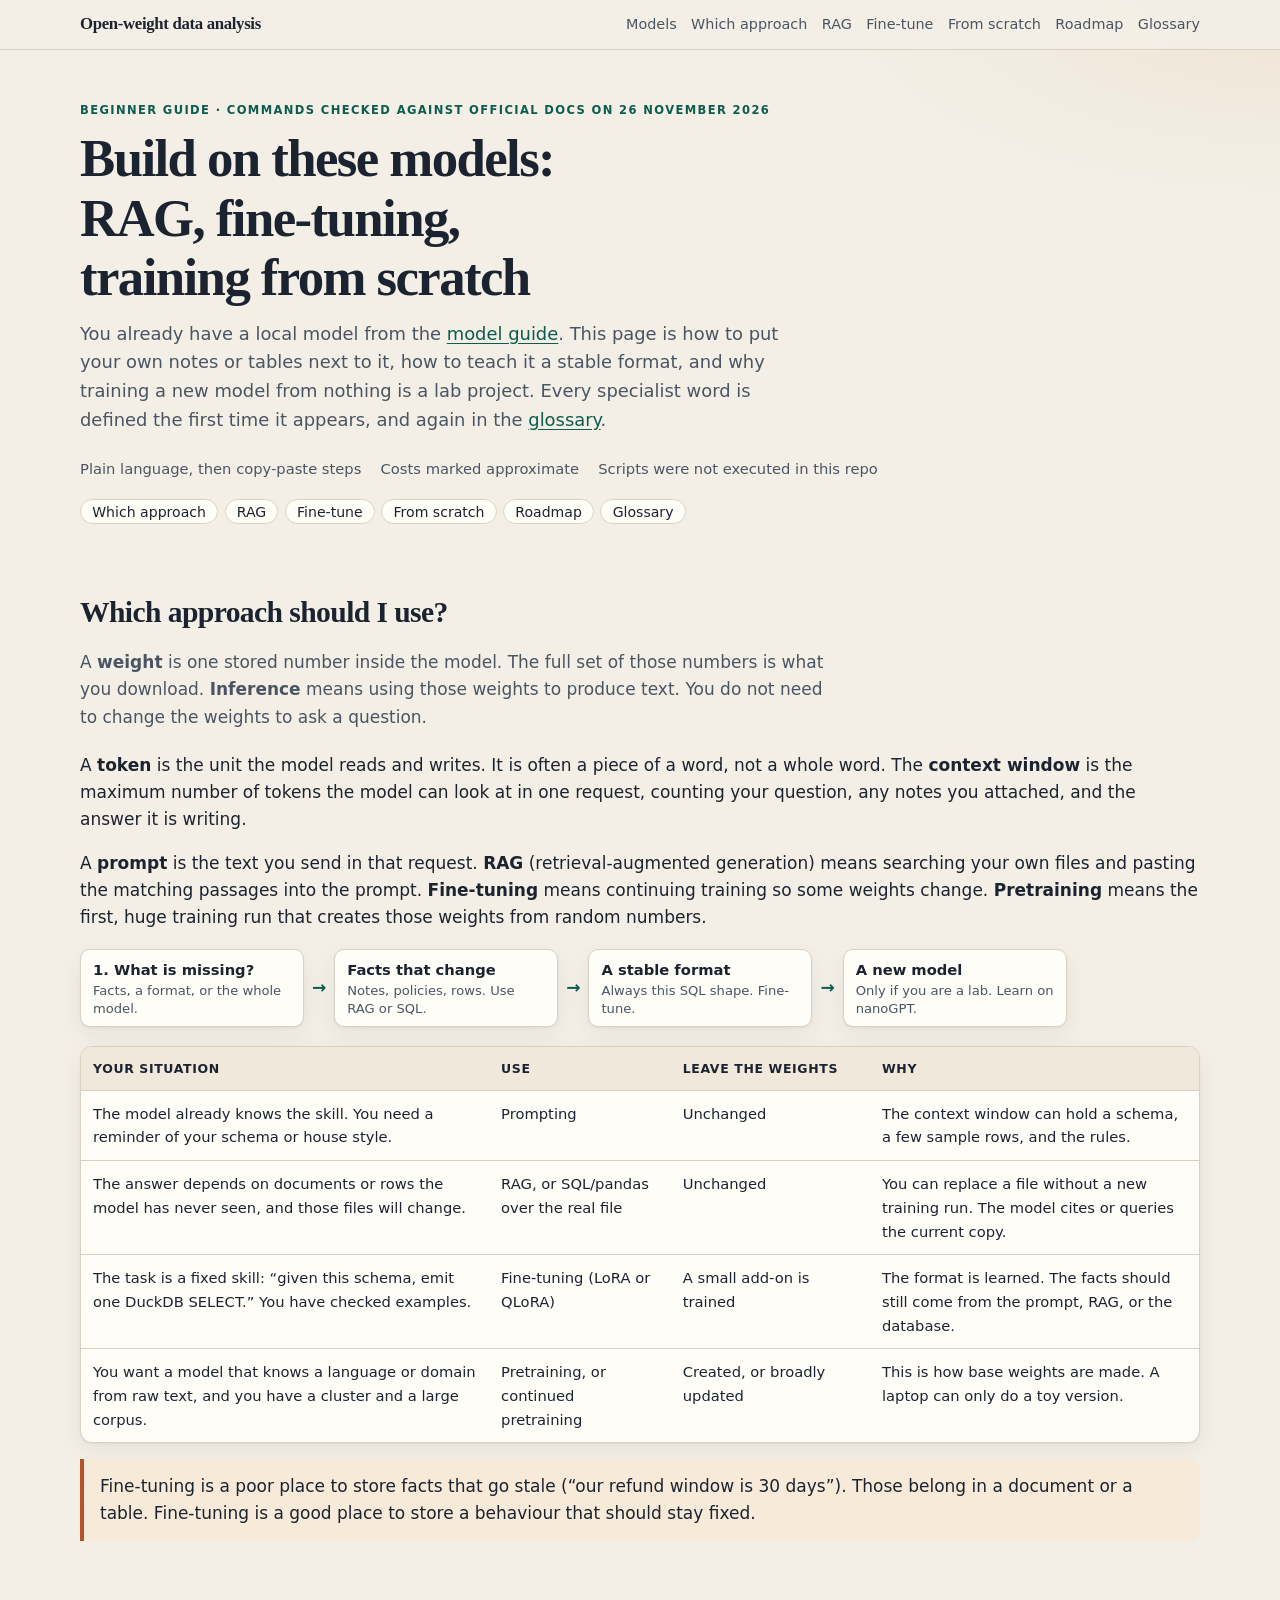
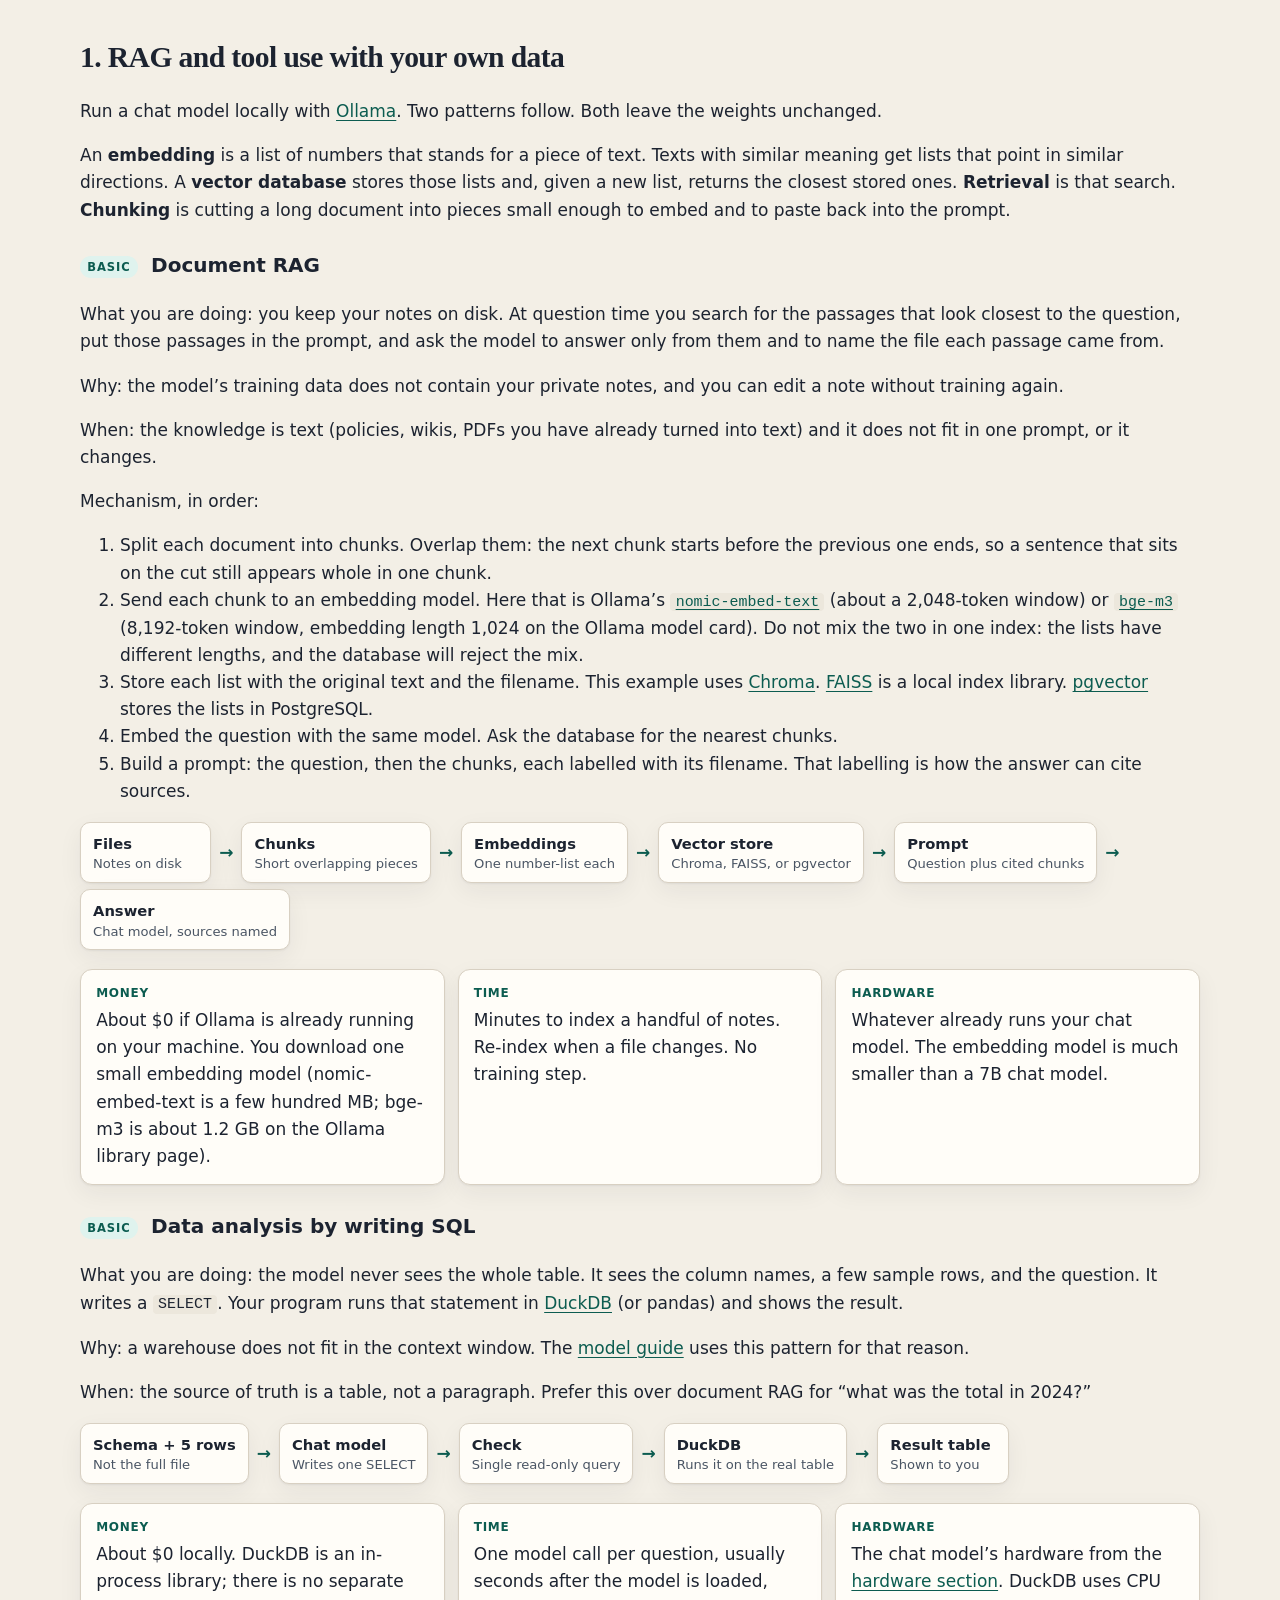
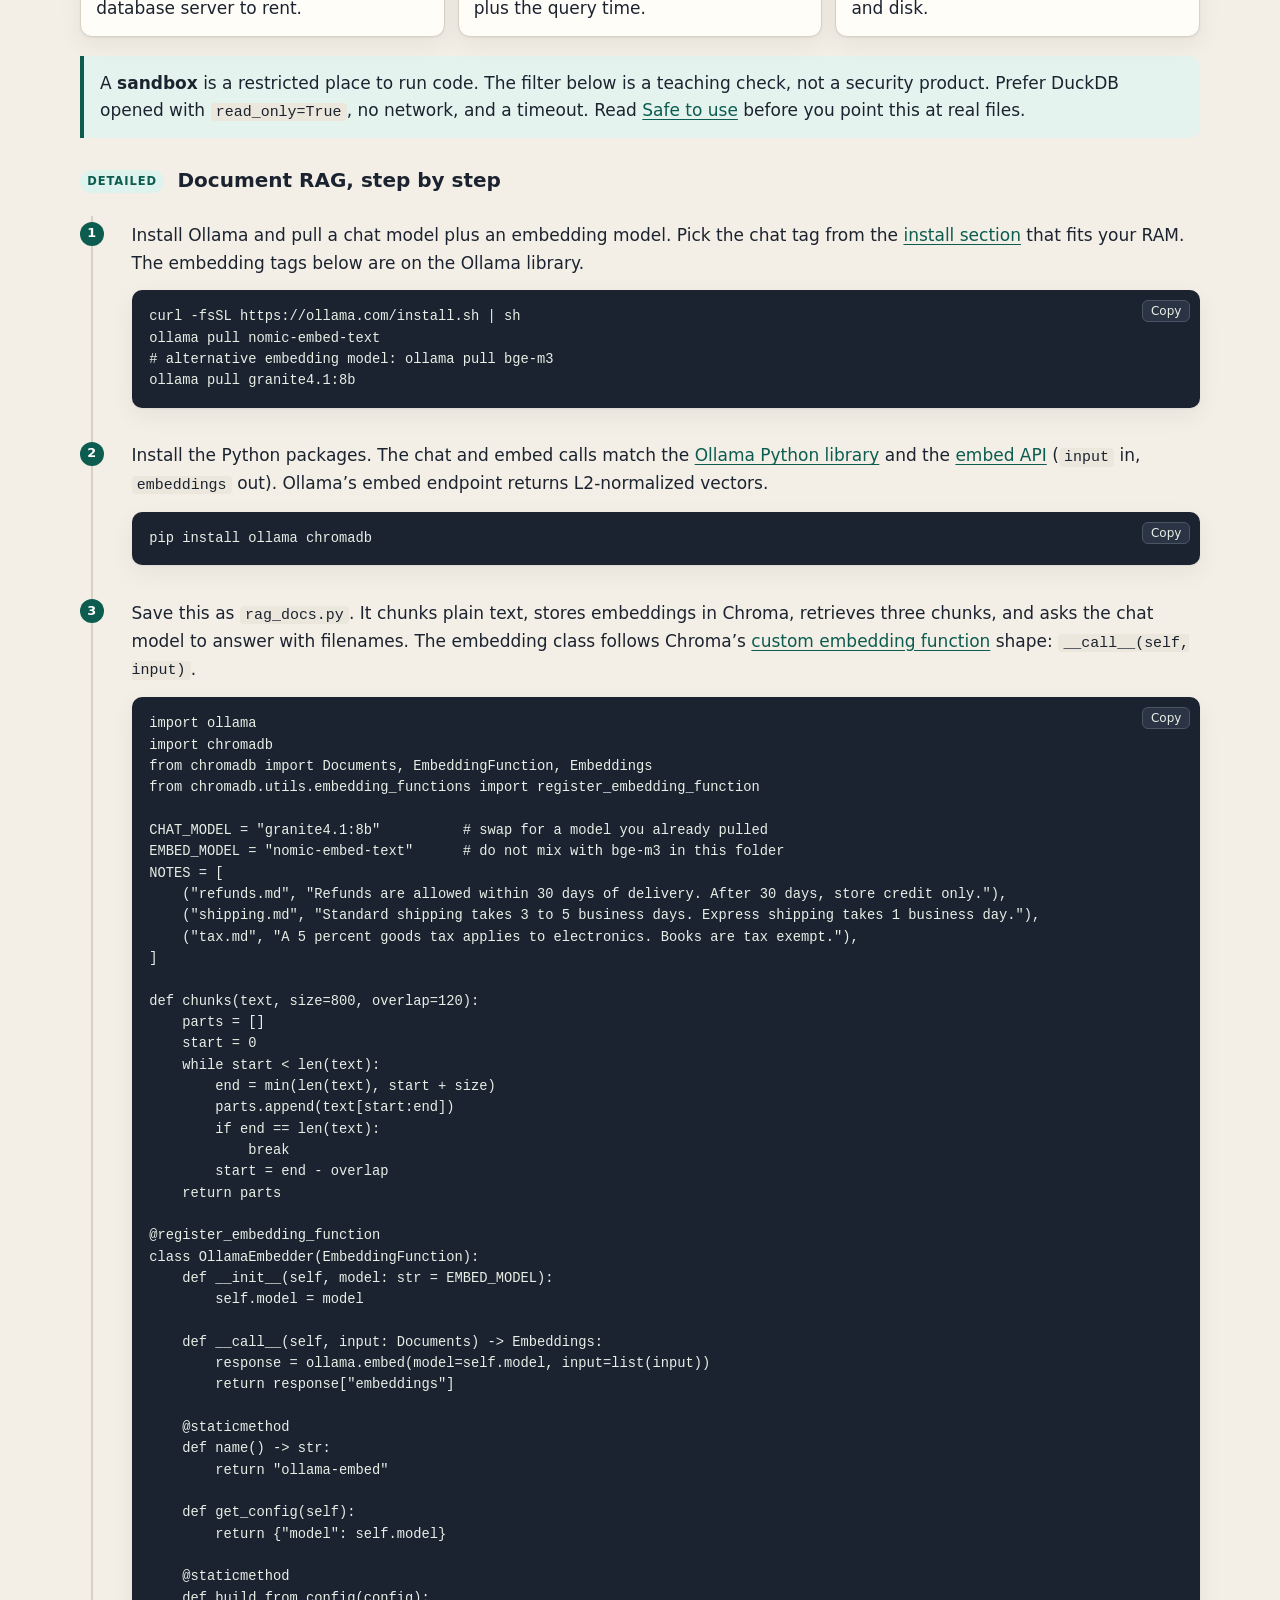
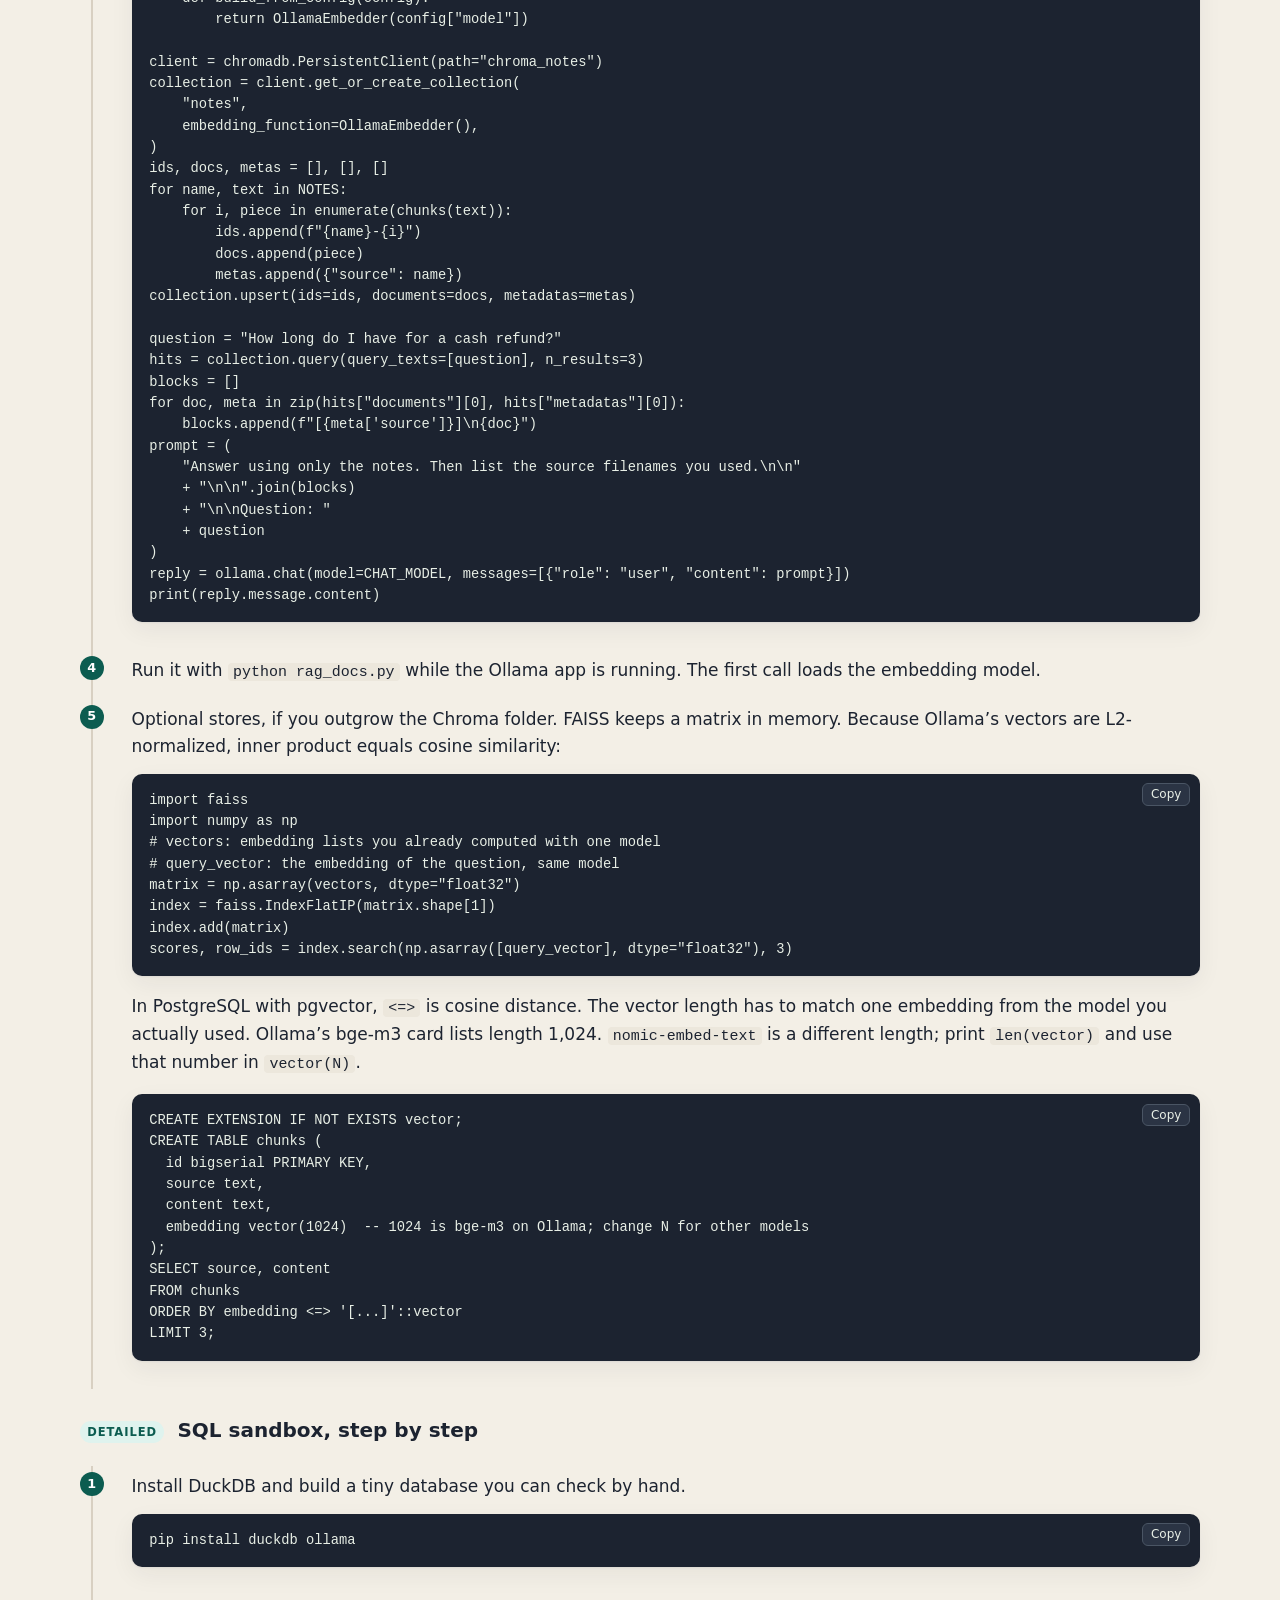
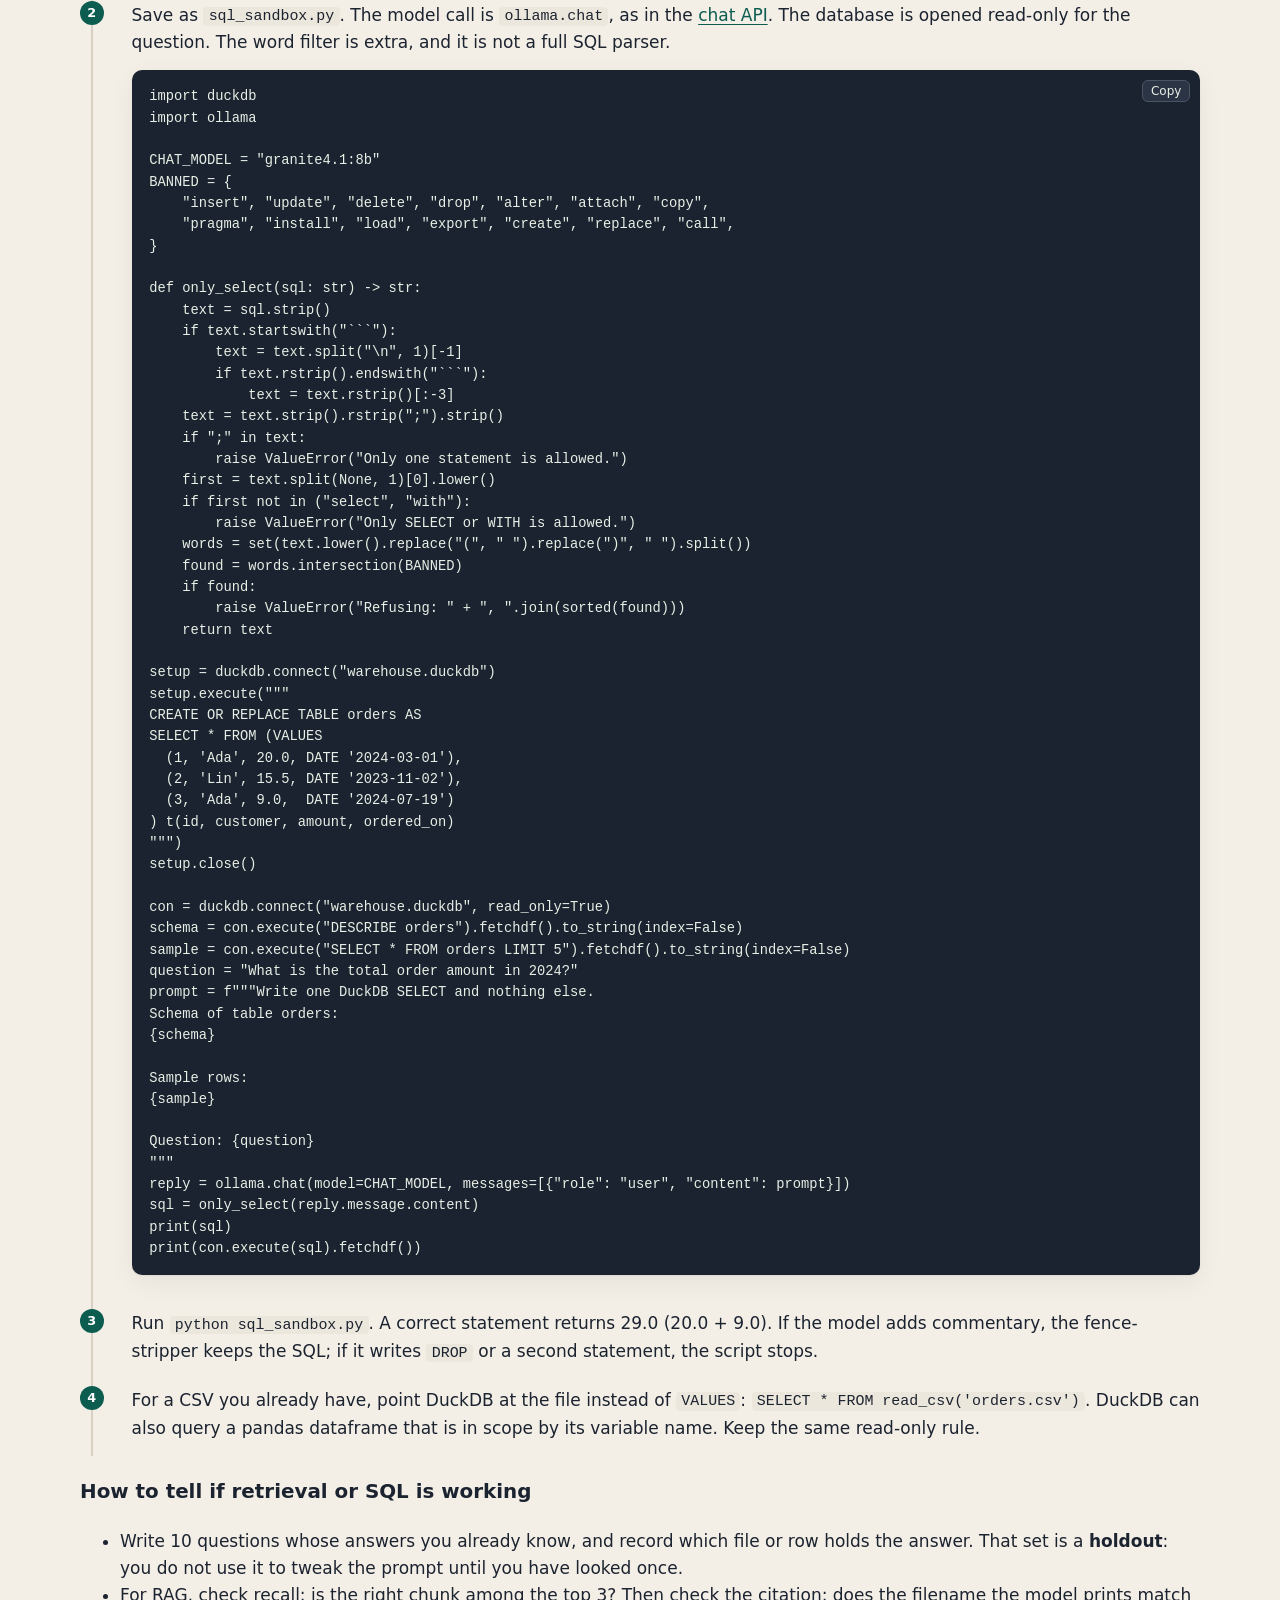
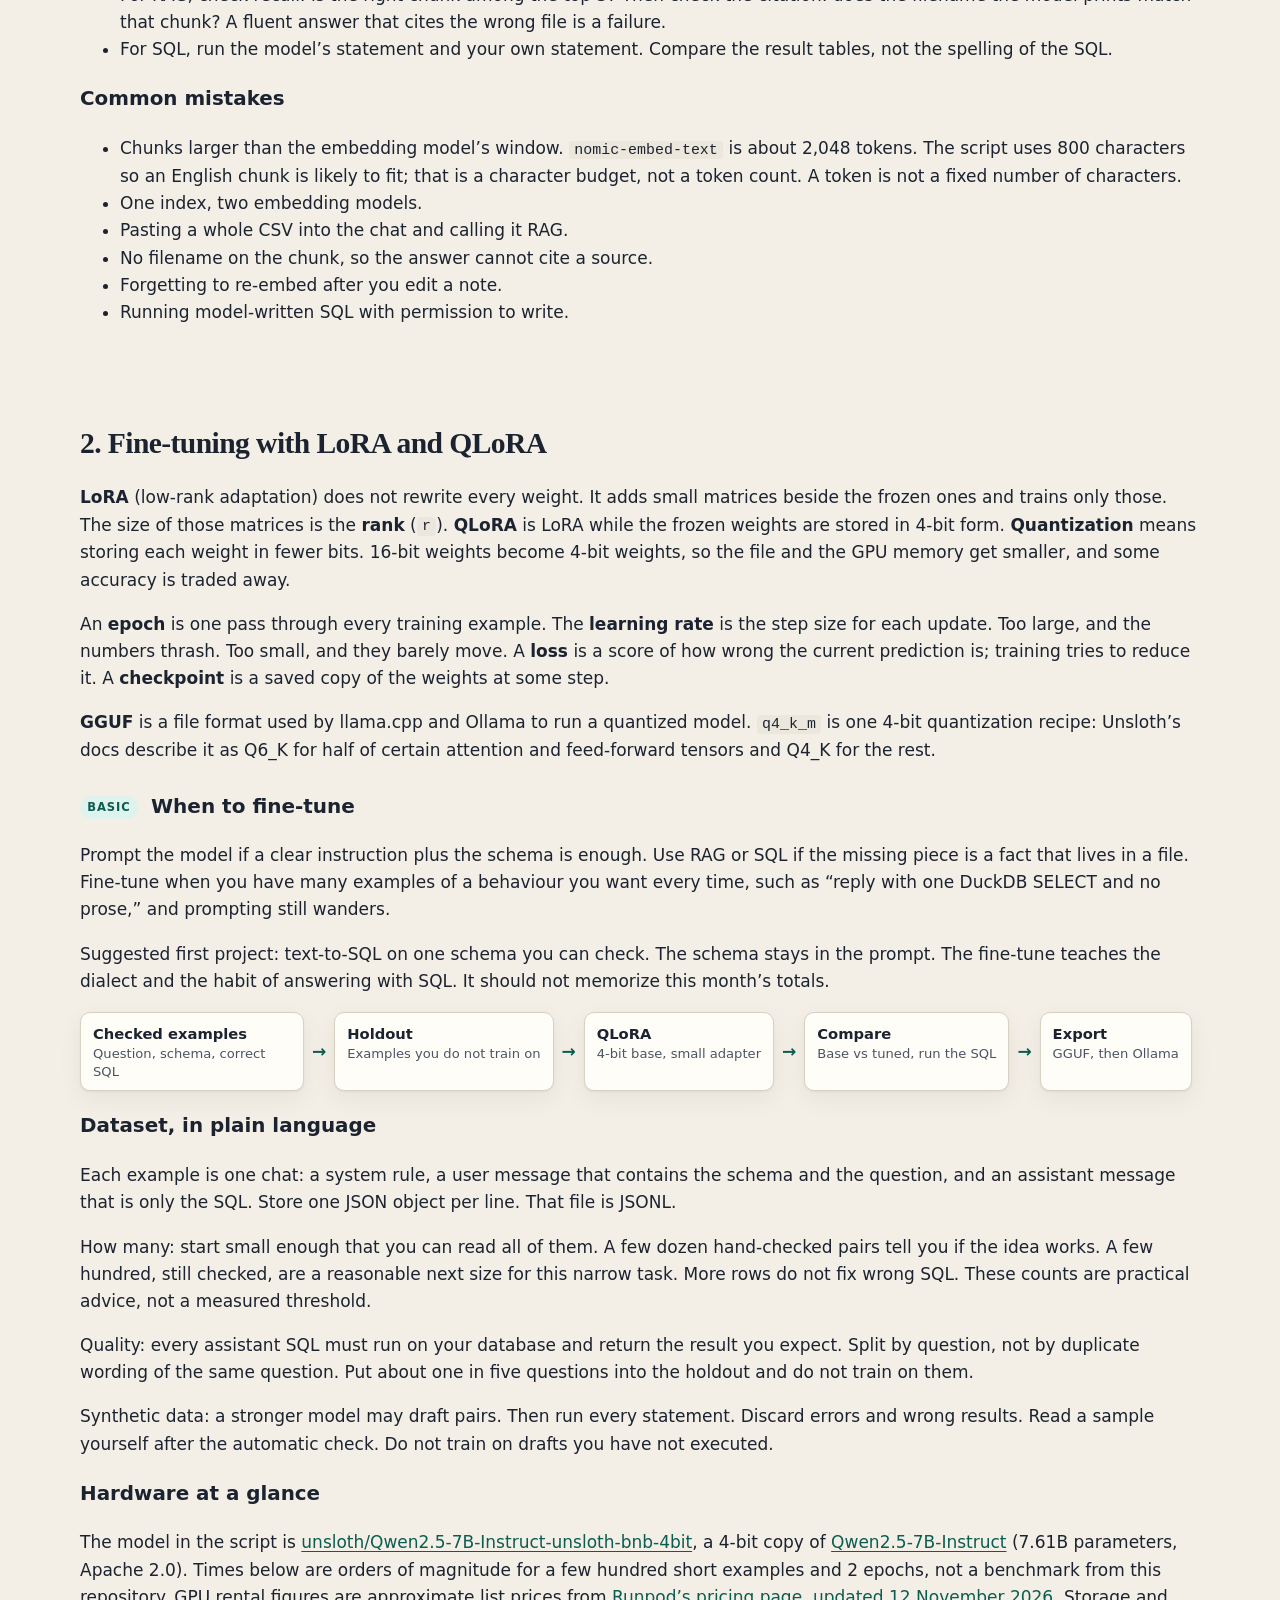
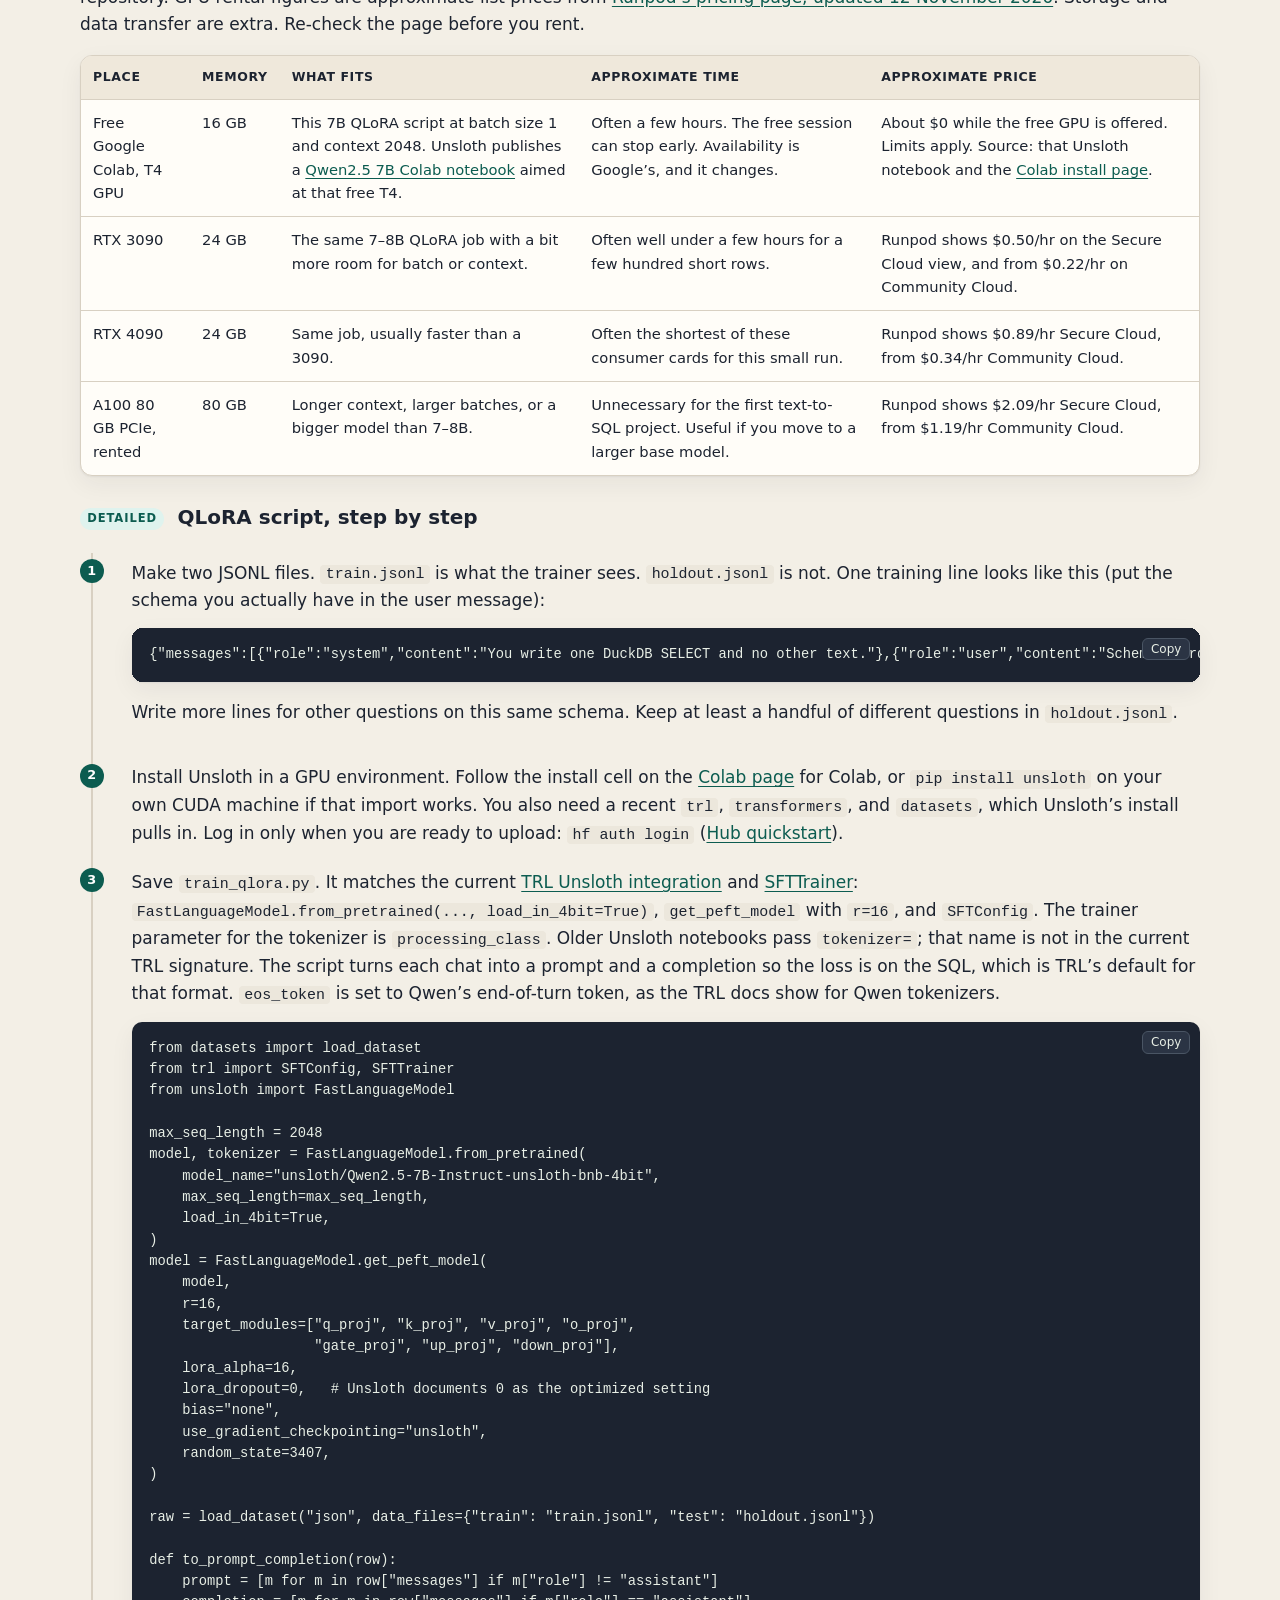
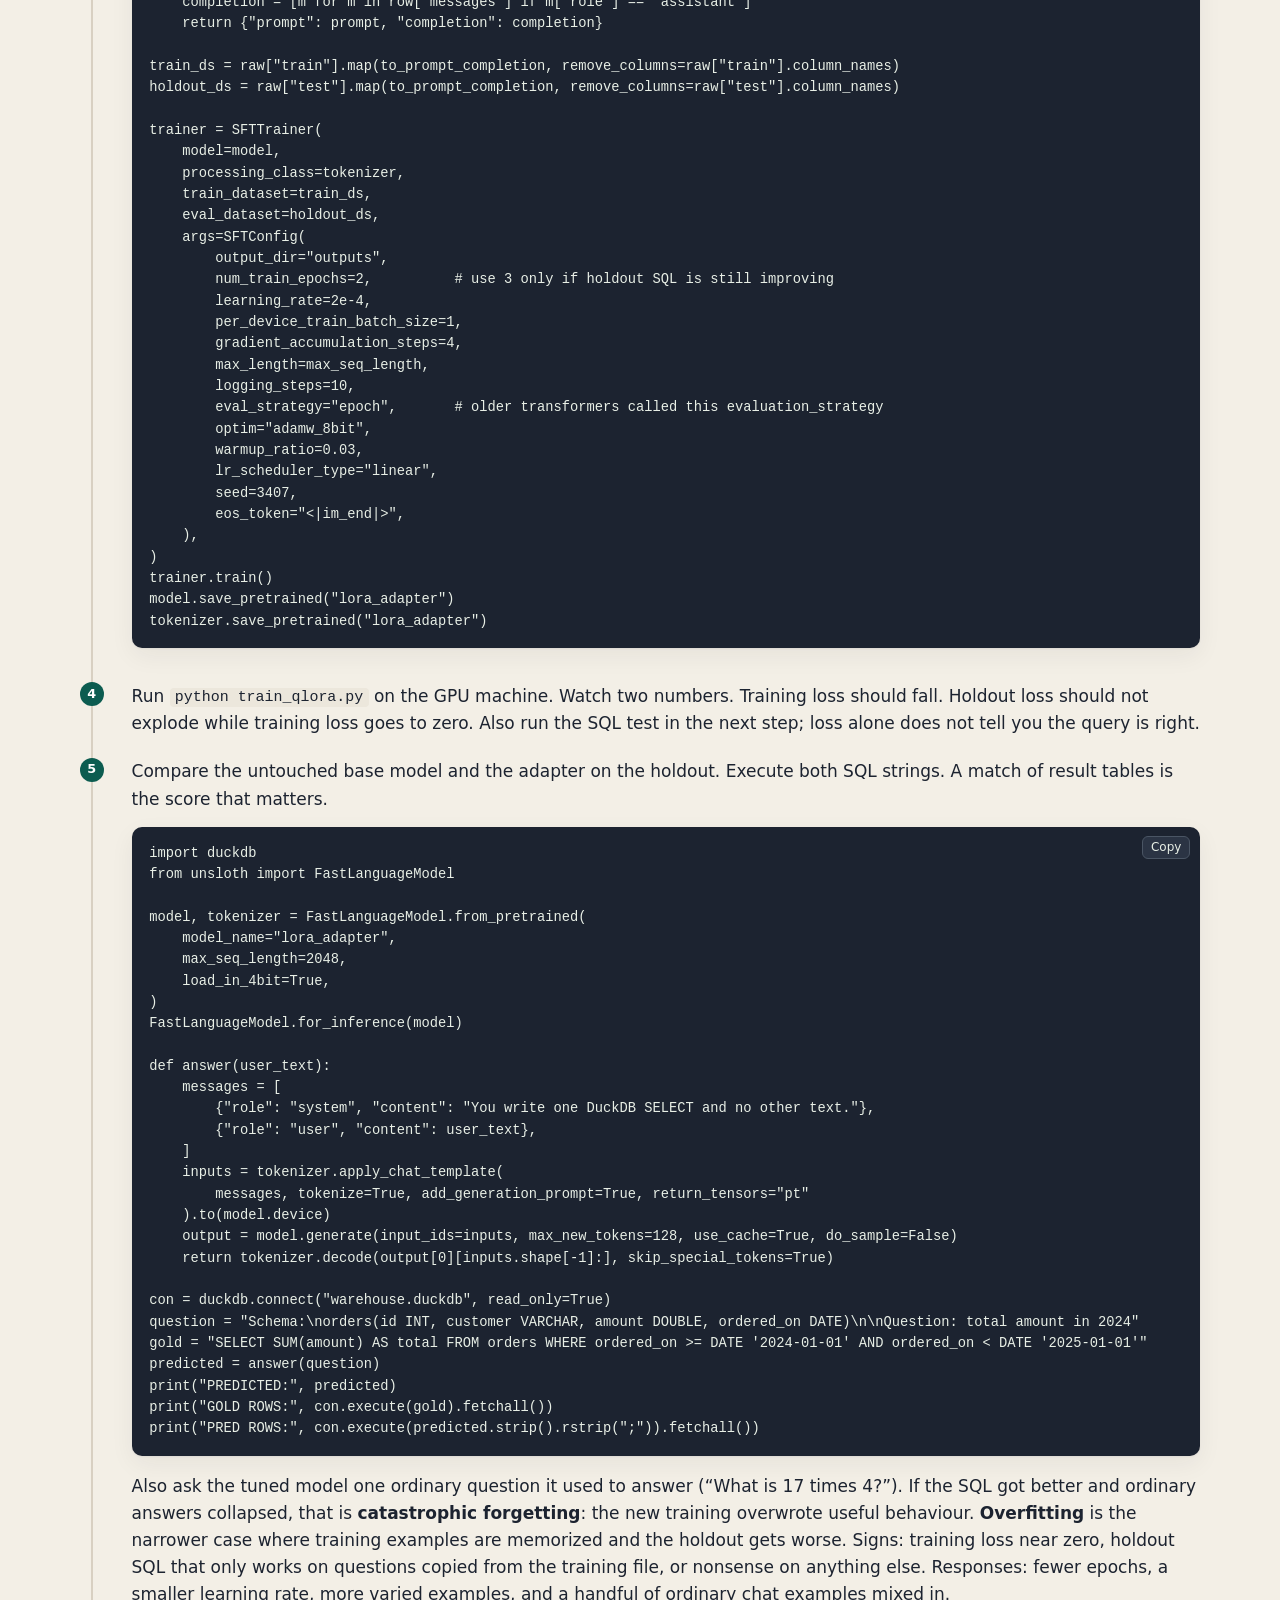
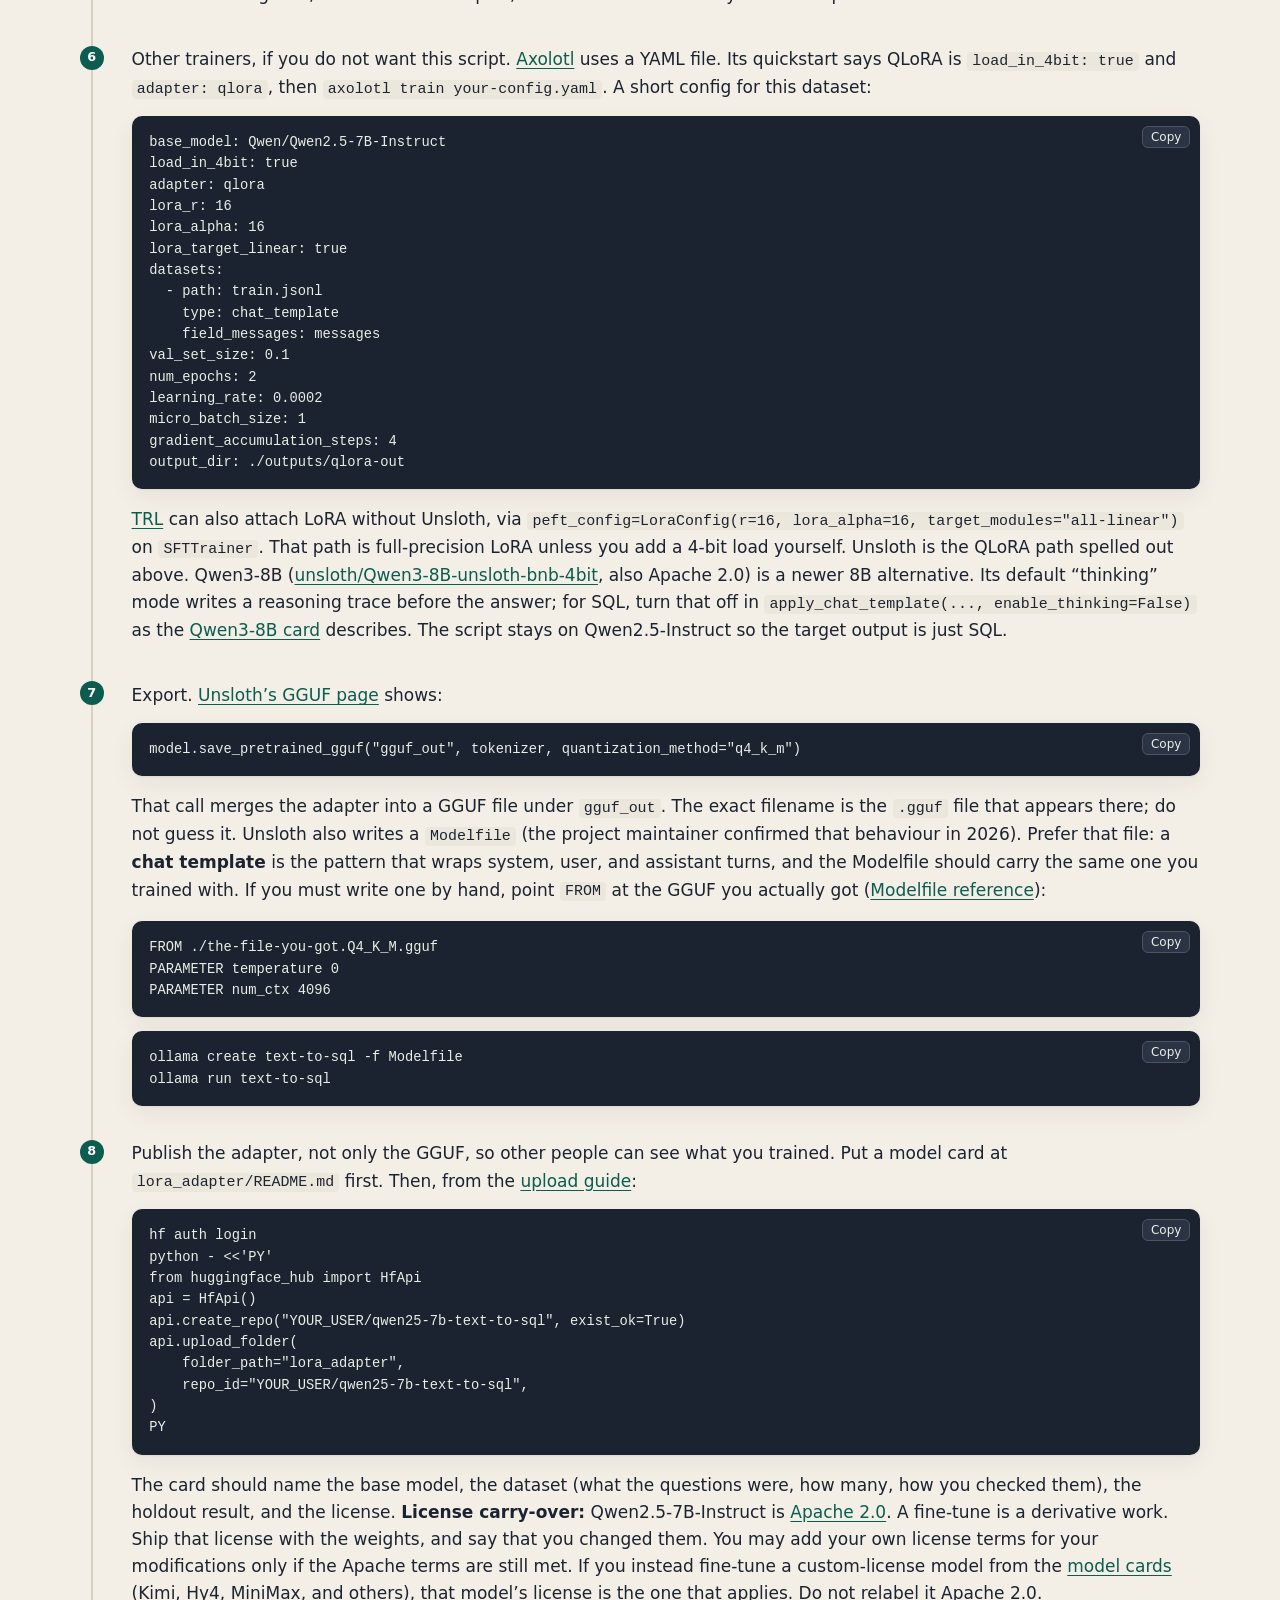
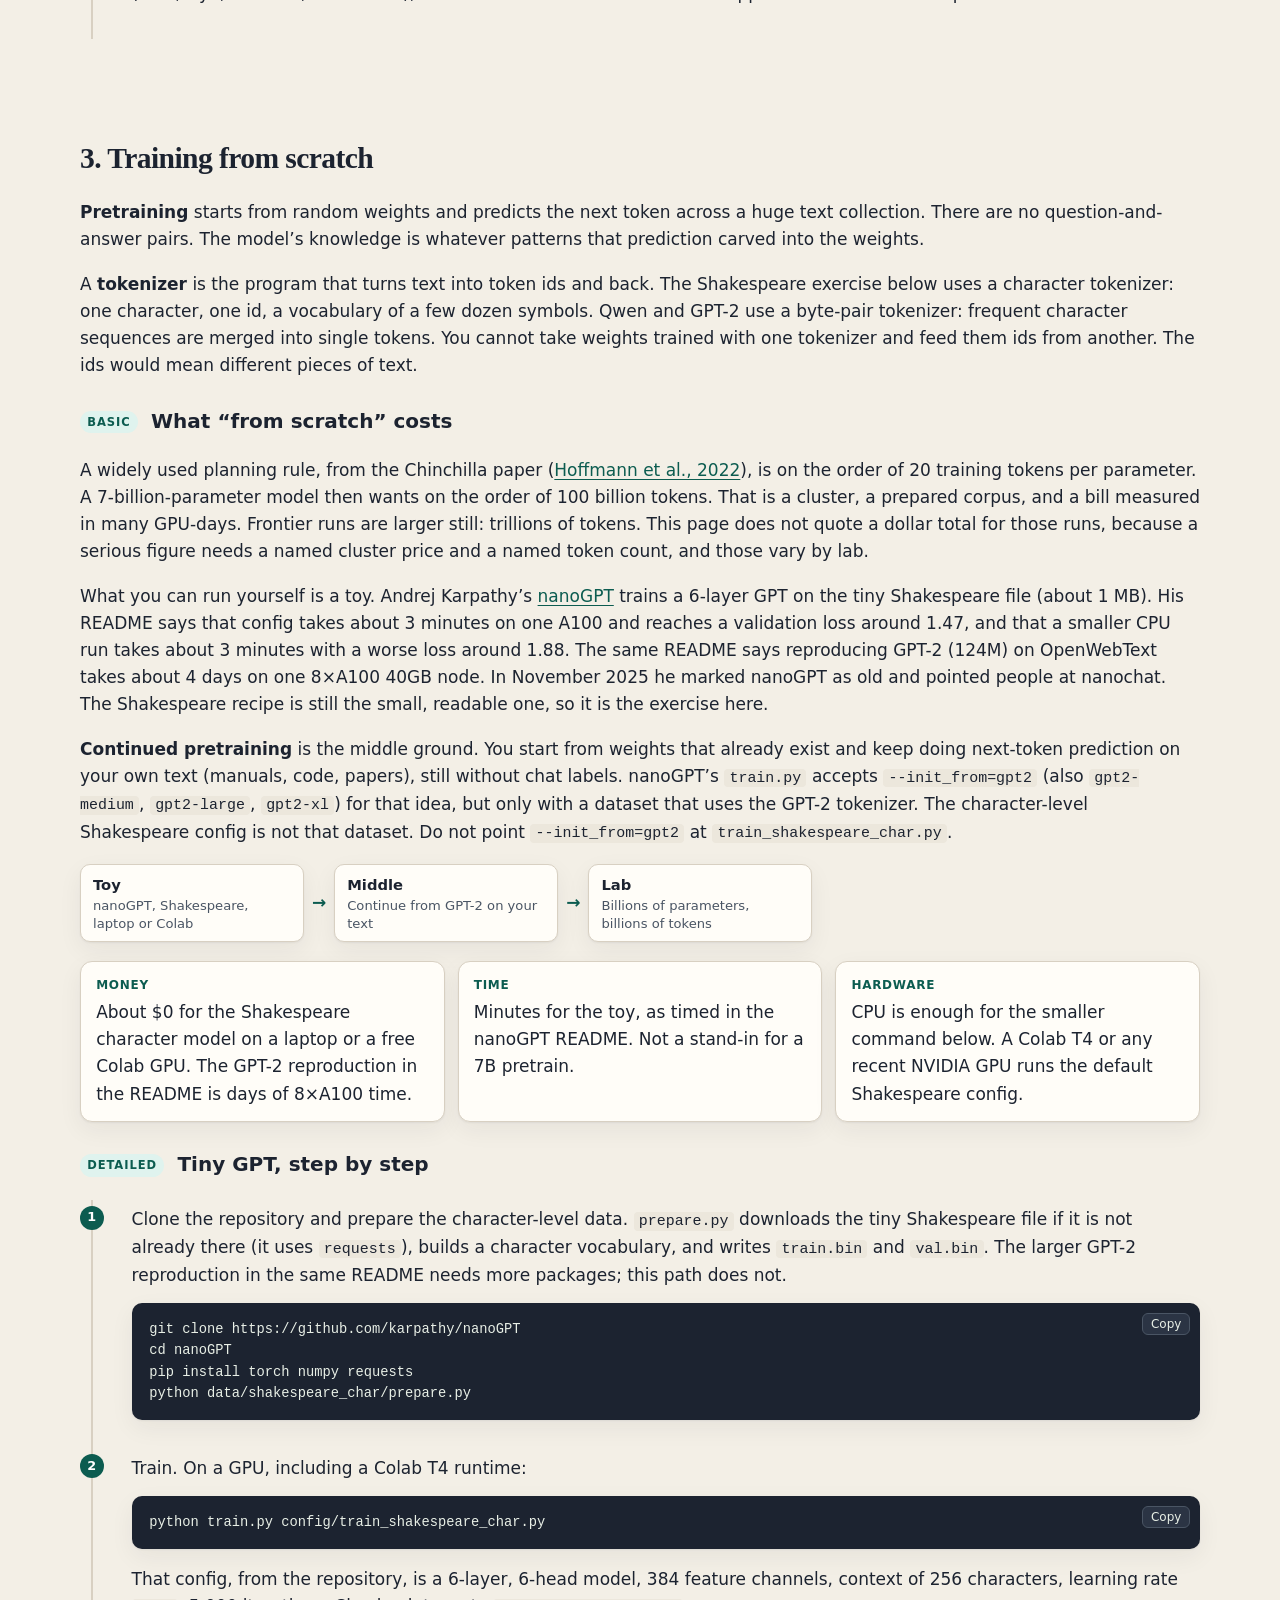
==== commit 36fbdd1b: "Label the pgvector width as bge-m3's, not every embedding model nomic-embed-text does not use the sa" ====
--- a/build.html
+++ b/build.html
@@ -288,14 +288,14 @@
 scores, row_ids = index.search(np.asarray([query_vector], dtype="float32"), 3)</code></pre>
               <button class="copy-btn" type="button" data-copy>Copy</button>
             </div>
-            <p>In PostgreSQL with pgvector, <code>&lt;=&gt;</code> is cosine distance. Set the vector length to <code>len(one_embedding)</code>, not a guessed number:</p>
+            <p>In PostgreSQL with pgvector, <code>&lt;=&gt;</code> is cosine distance. The vector length has to match one embedding from the model you actually used. Ollama’s bge-m3 card lists length 1,024. <code>nomic-embed-text</code> is a different length; print <code>len(vector)</code> and use that number in <code>vector(N)</code>.</p>
             <div class="copy-row">
               <pre><code>CREATE EXTENSION IF NOT EXISTS vector;
 CREATE TABLE chunks (
   id bigserial PRIMARY KEY,
   source text,
   content text,
-  embedding vector(1024)
+  embedding vector(1024)  -- 1024 is bge-m3 on Ollama; change N for other models
 );
 SELECT source, content
 FROM chunks
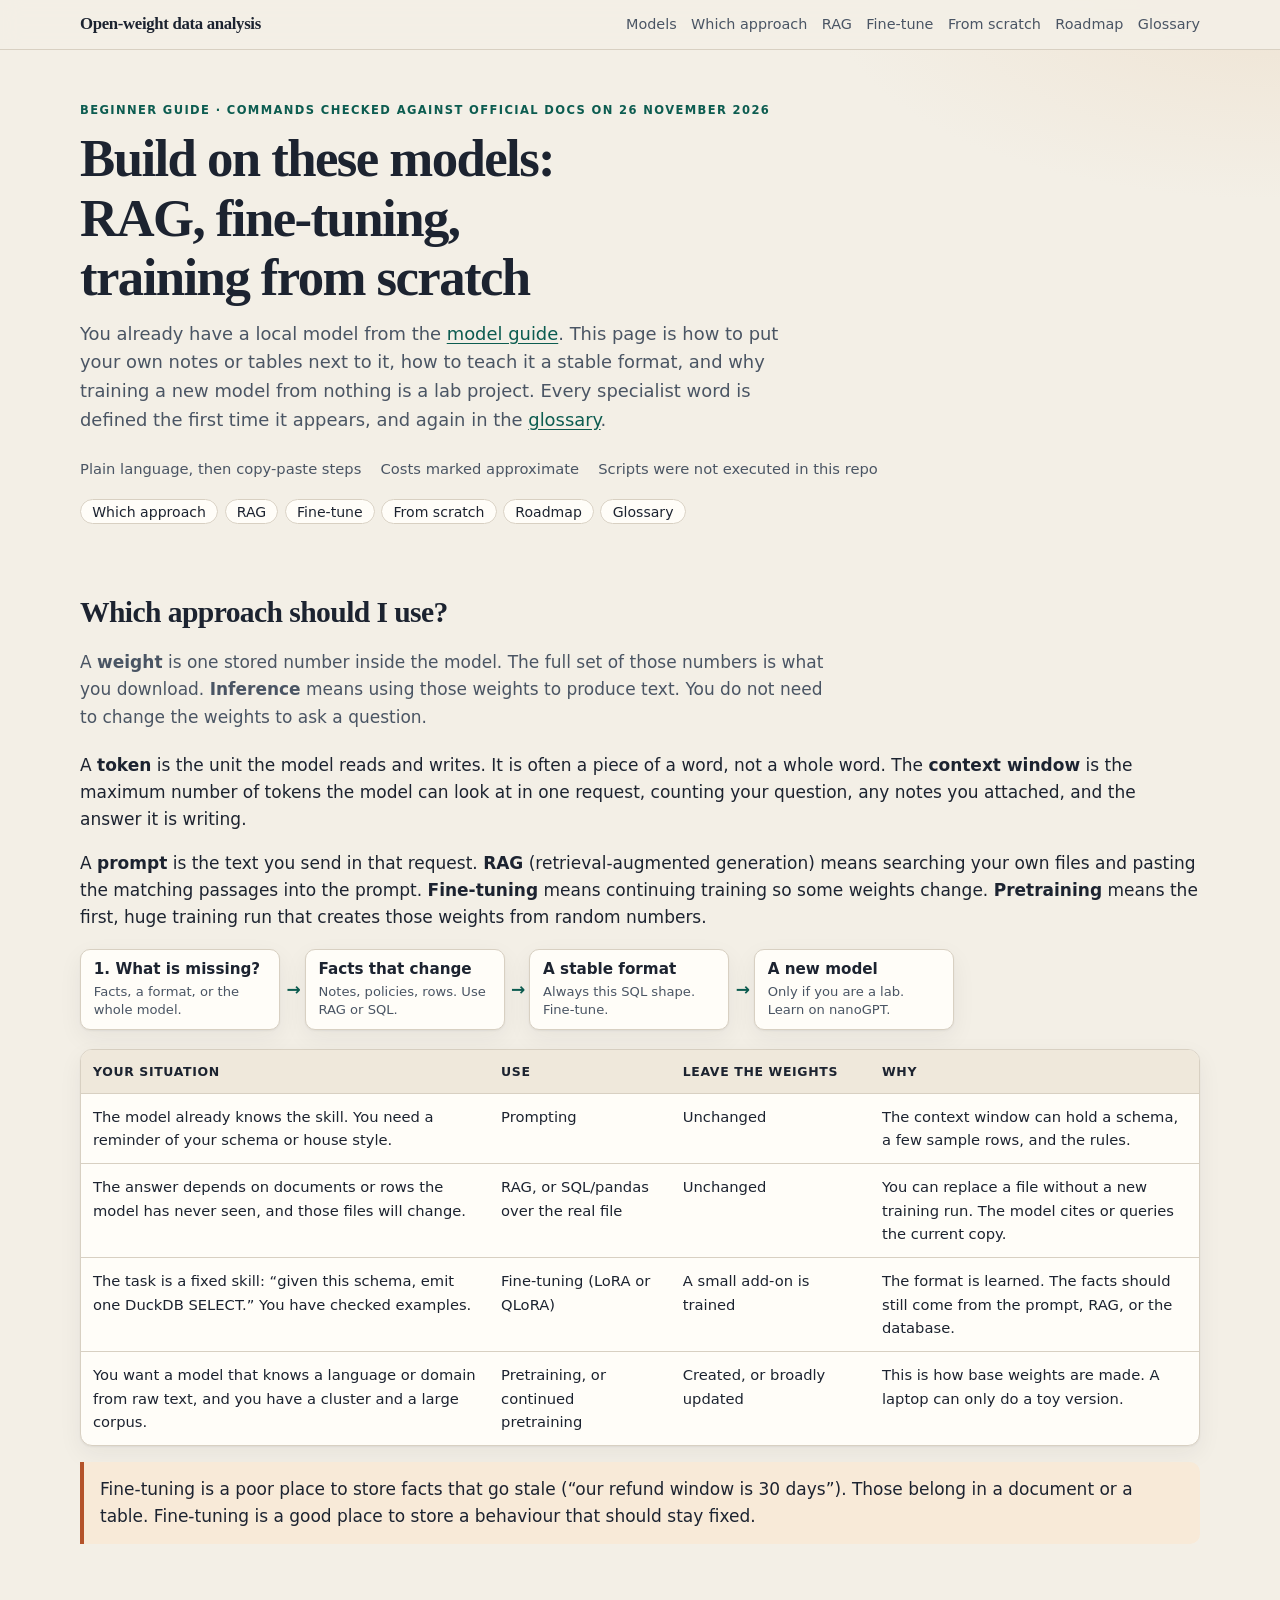
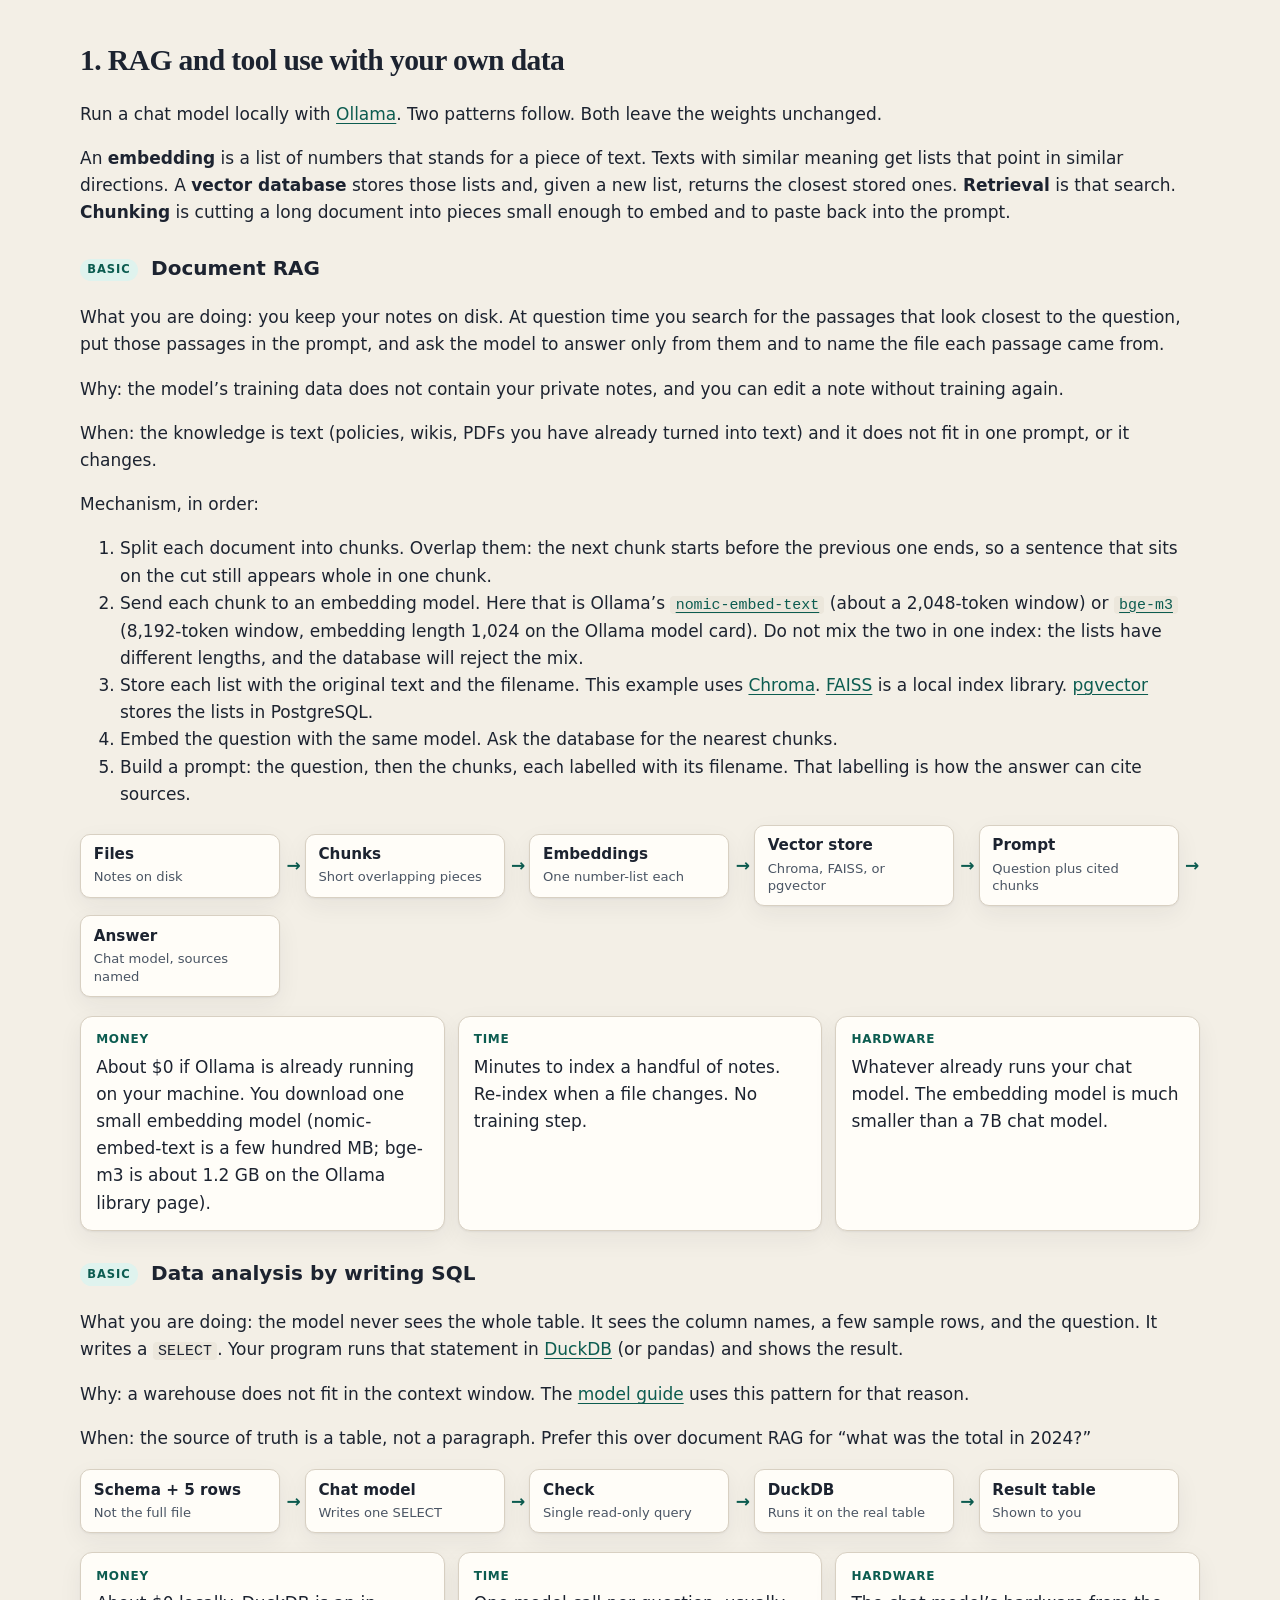
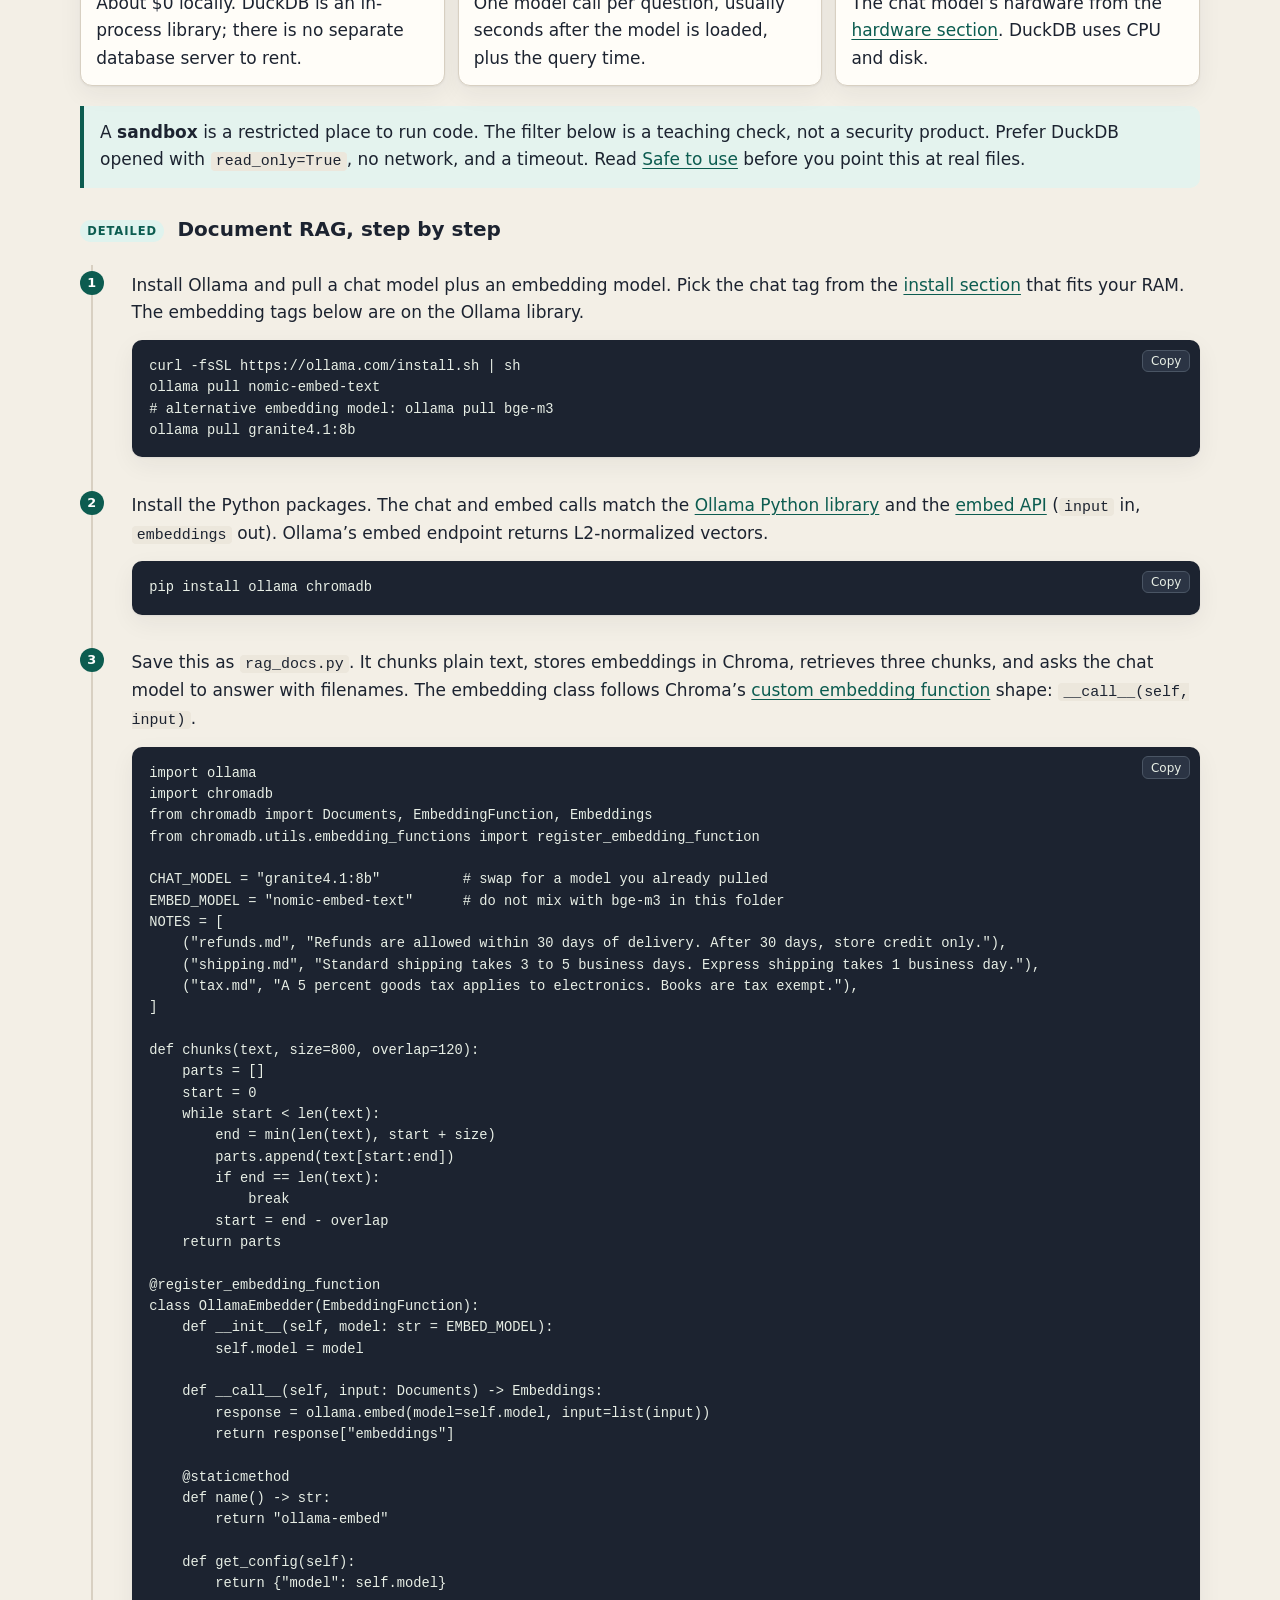
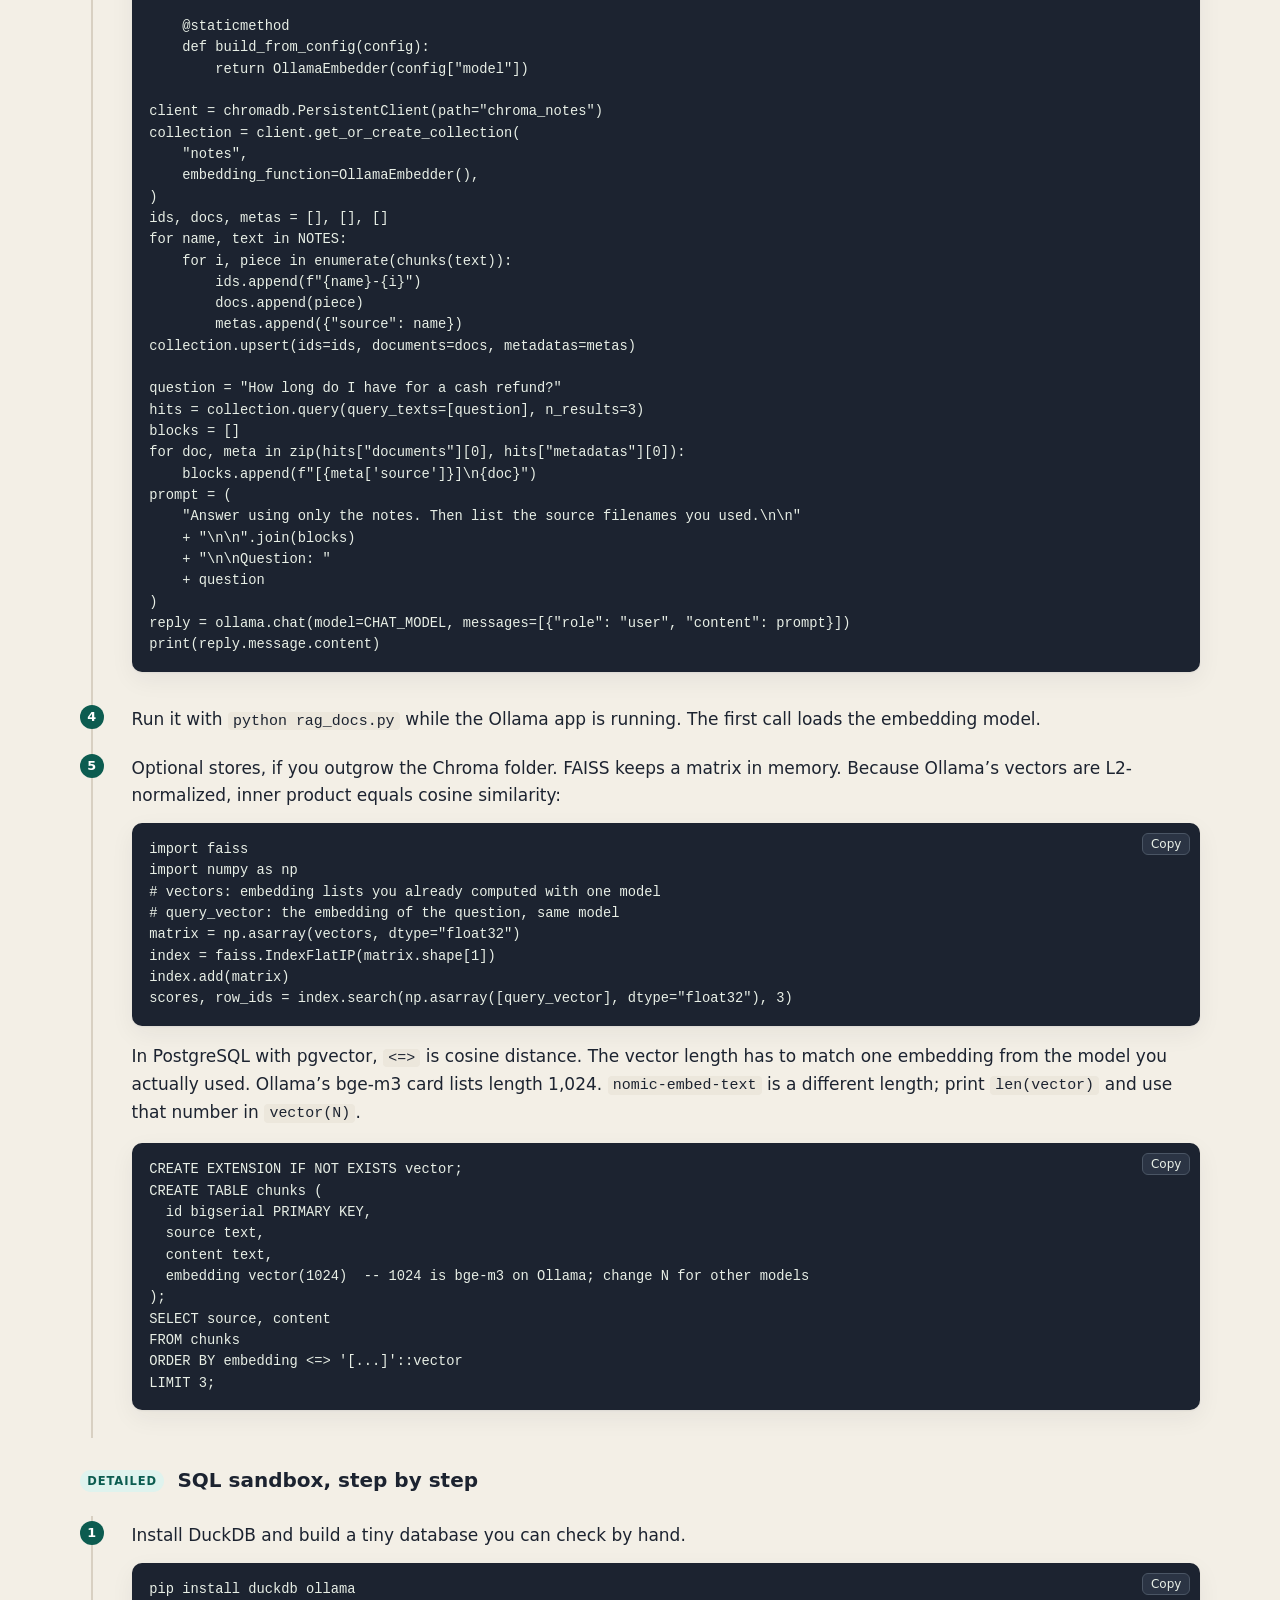
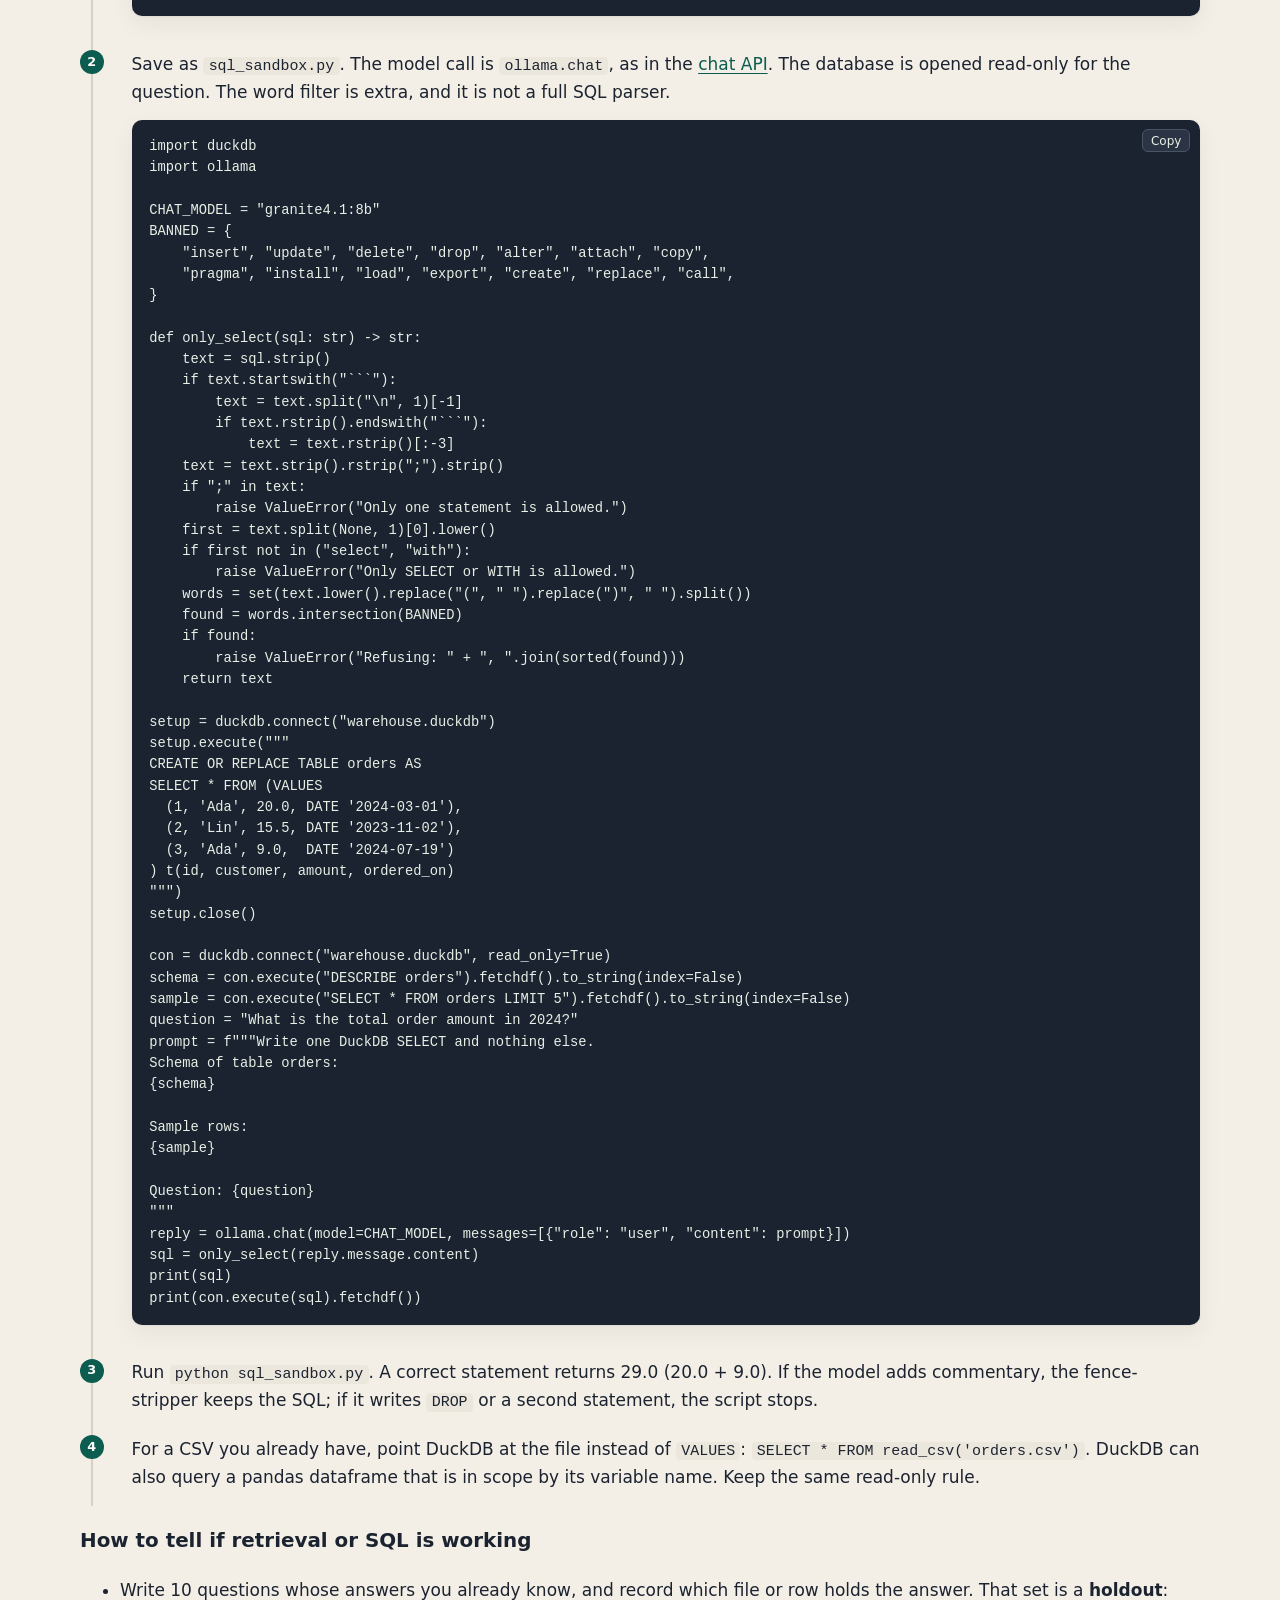
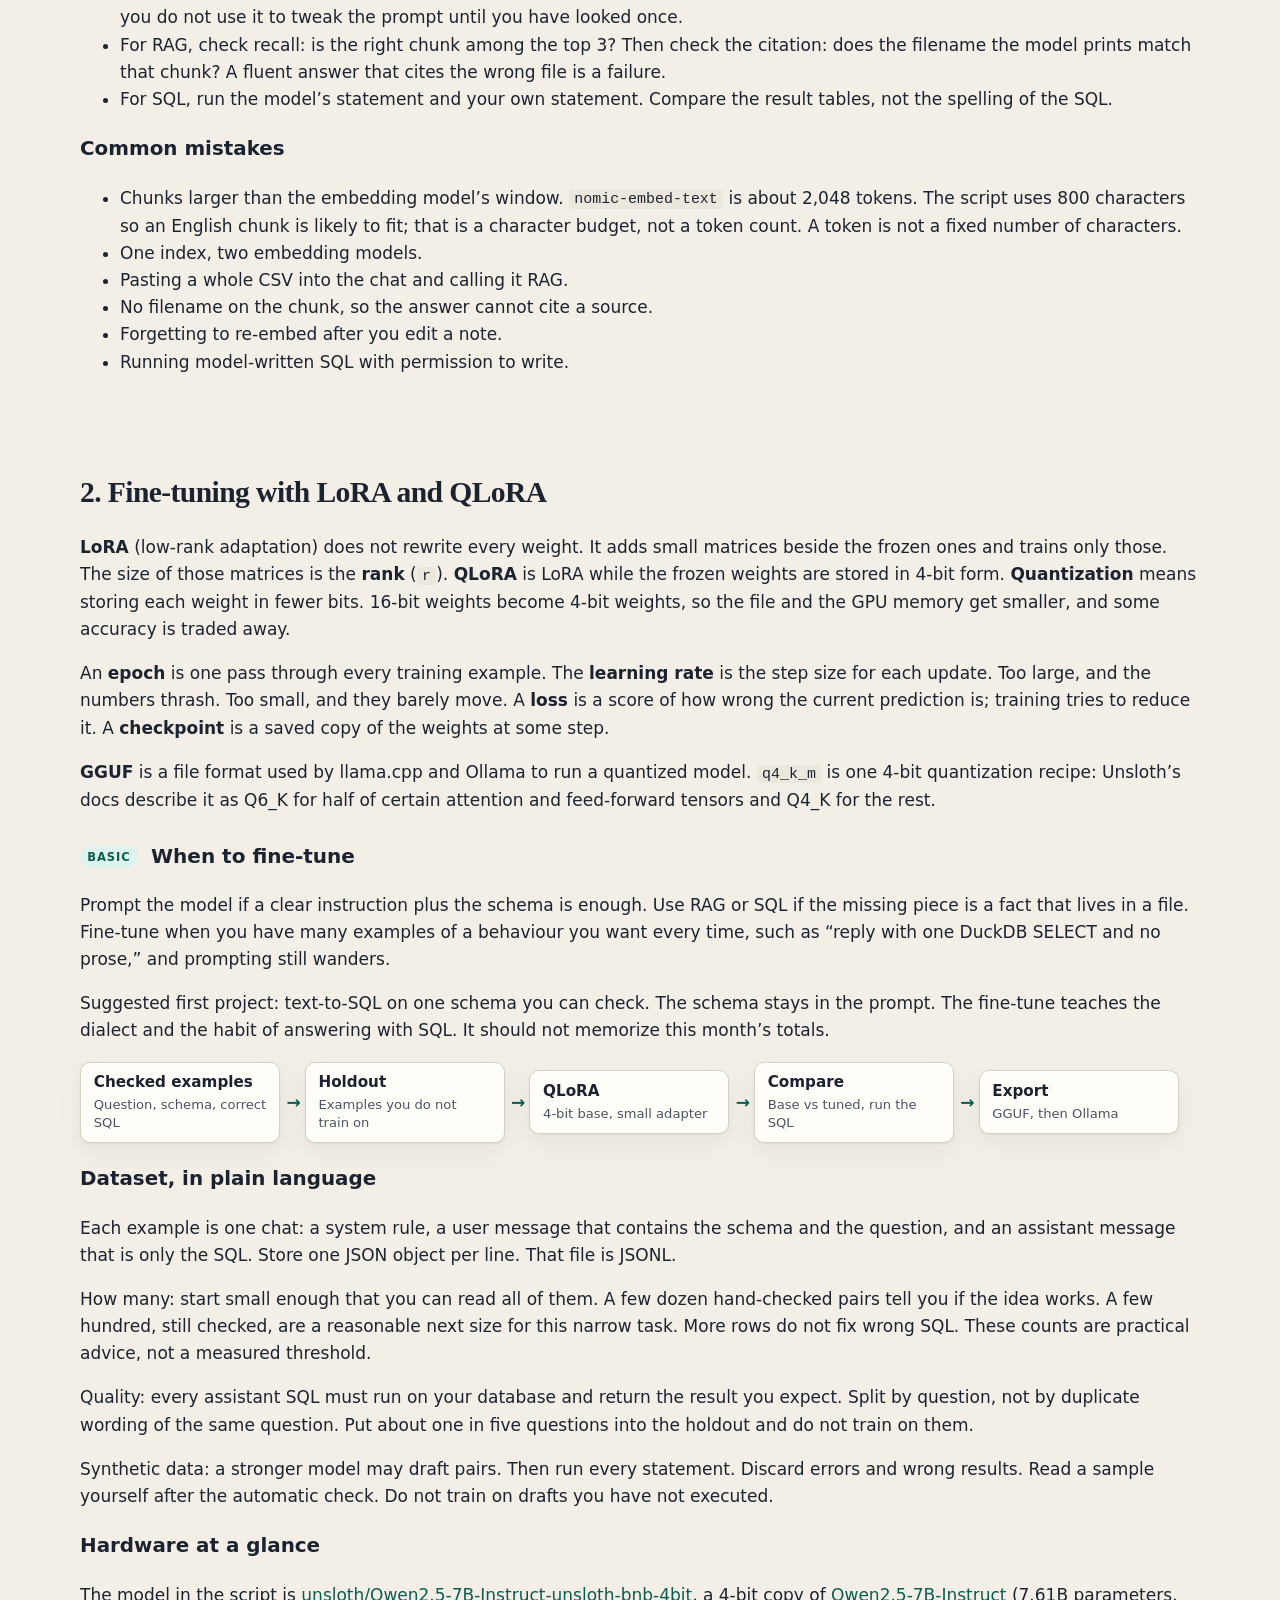
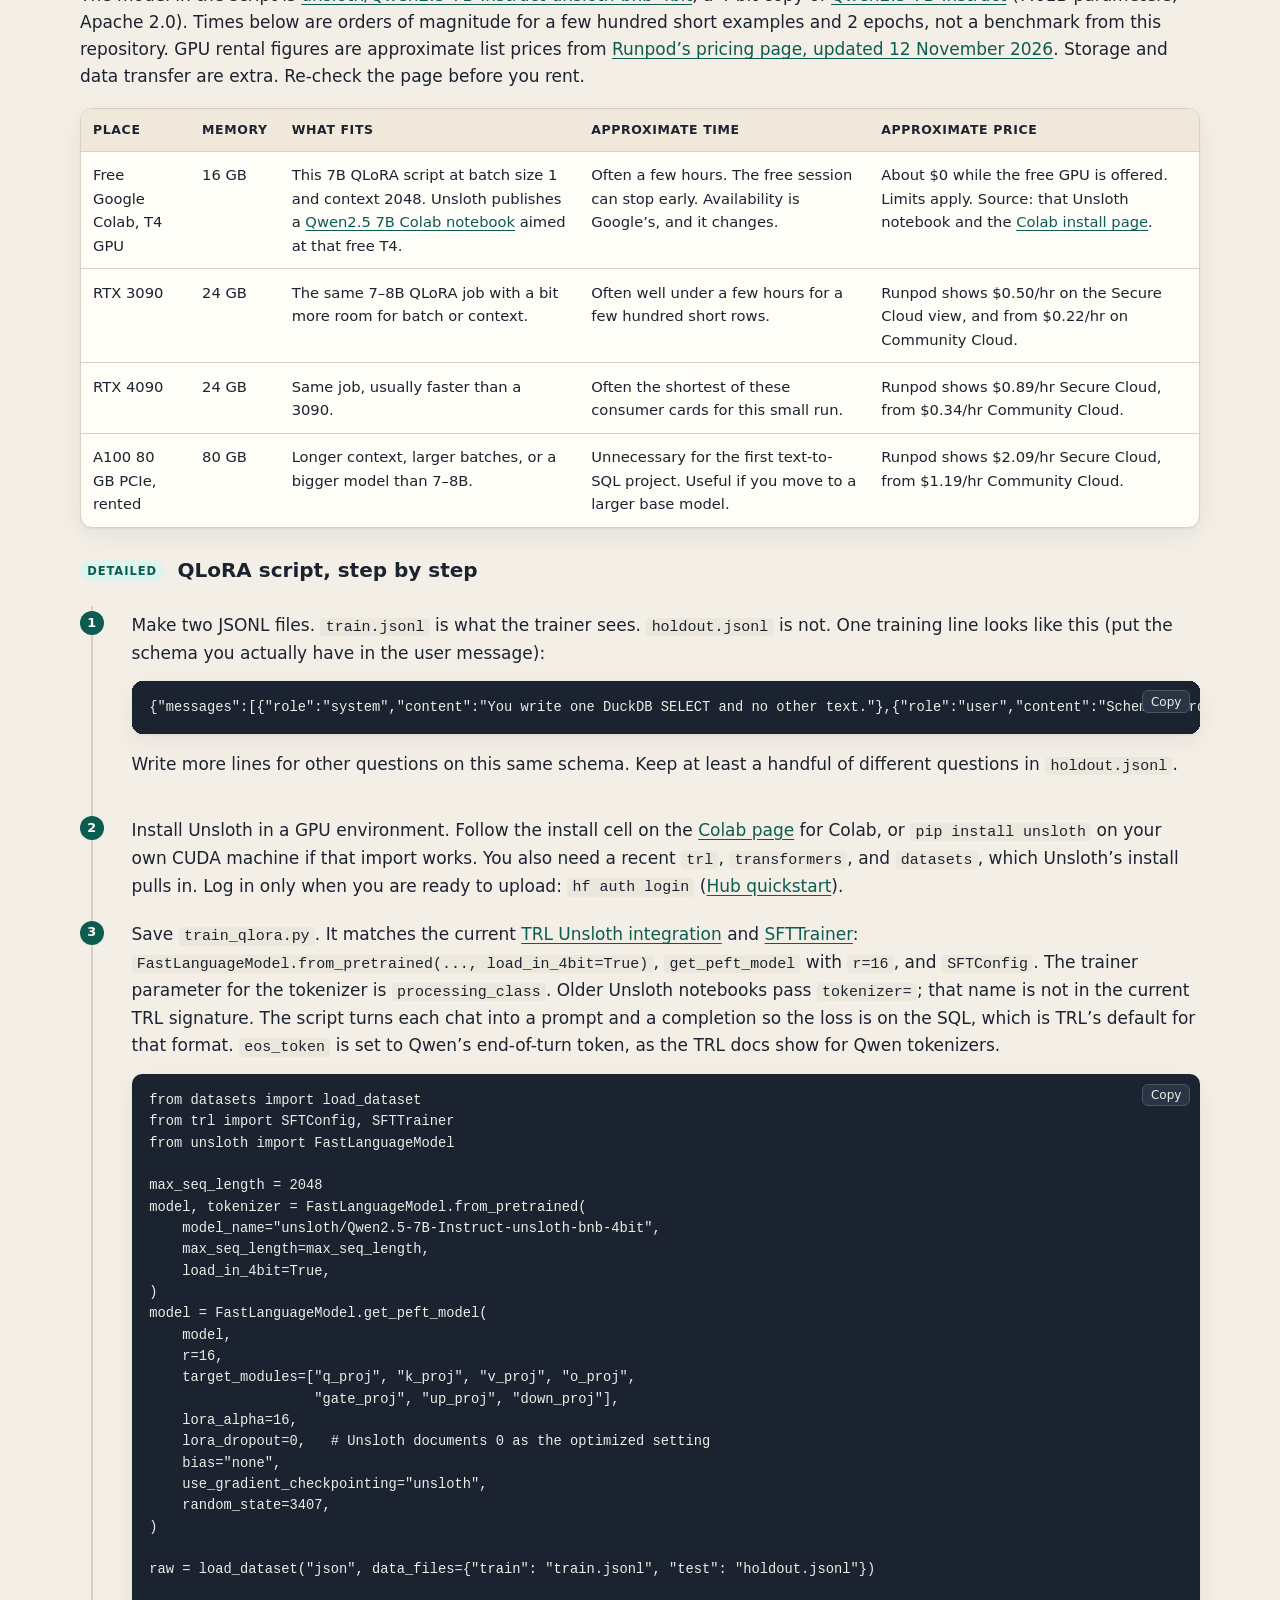
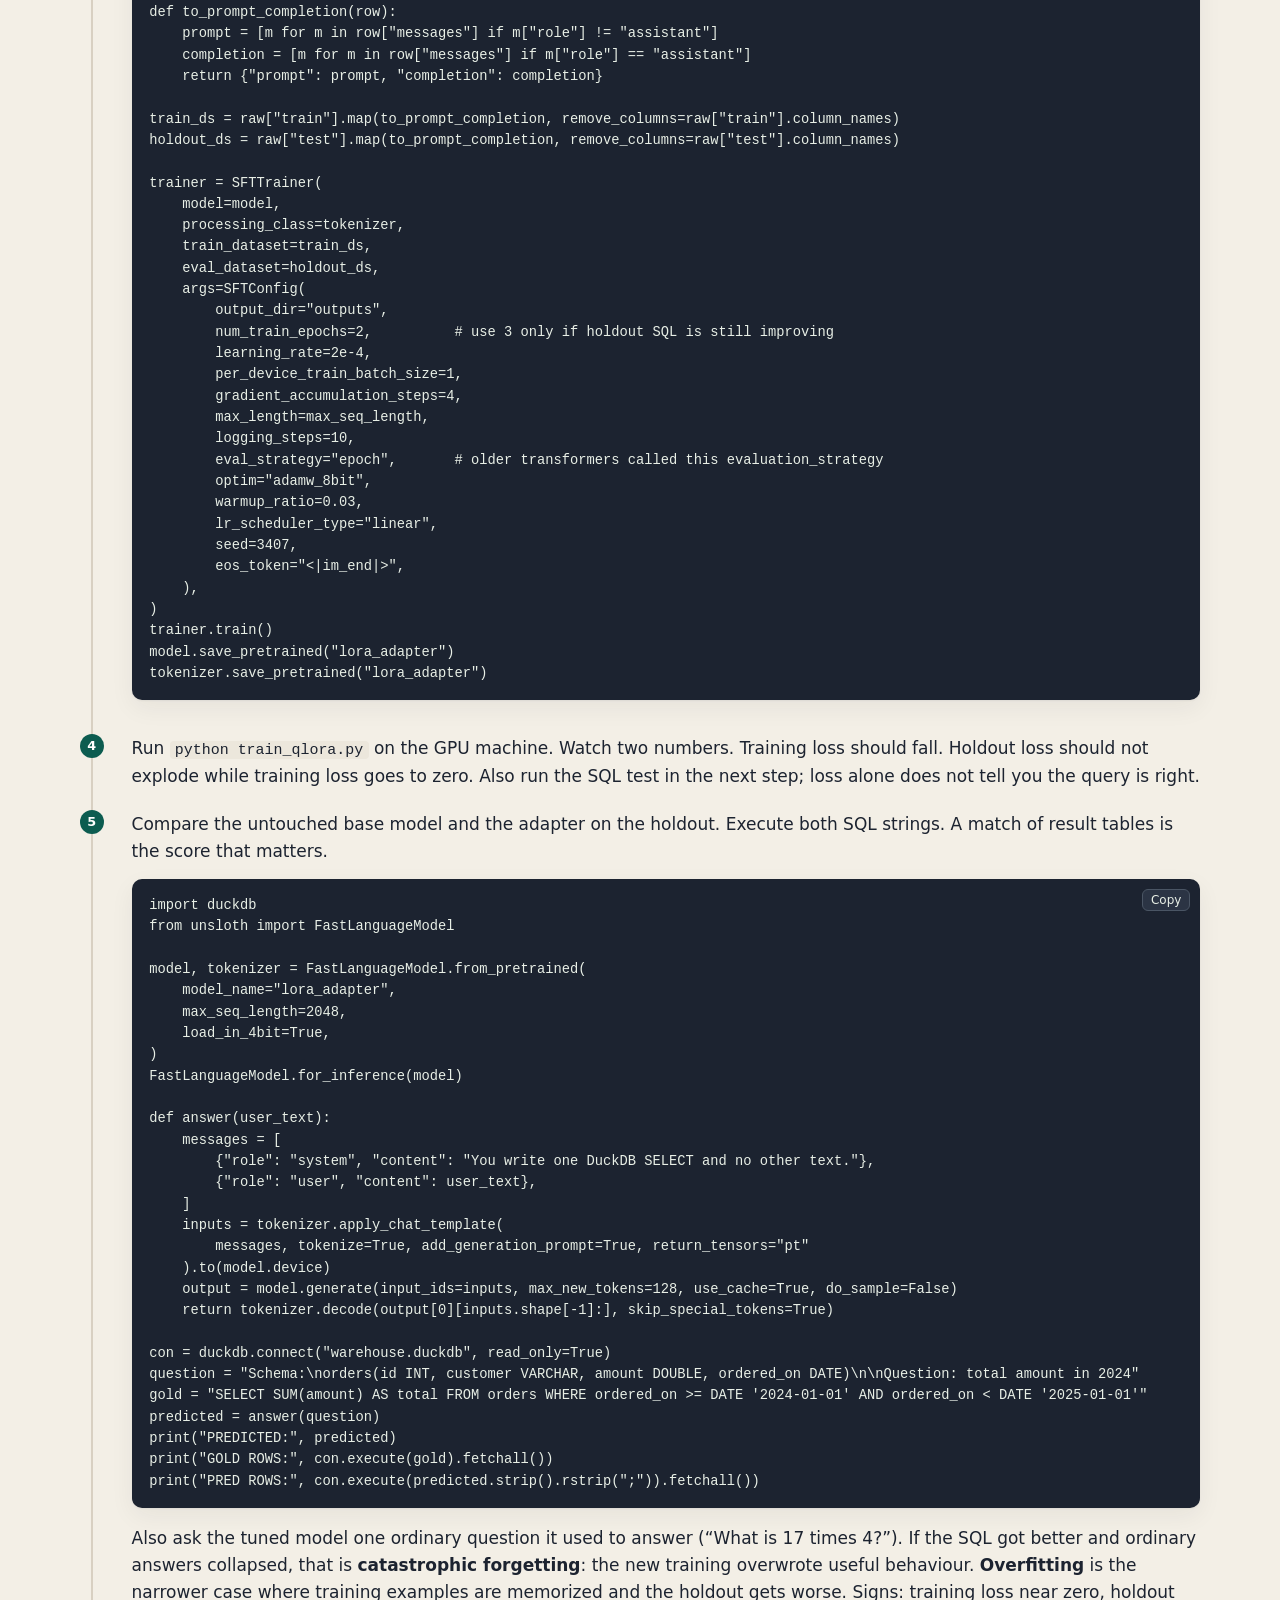
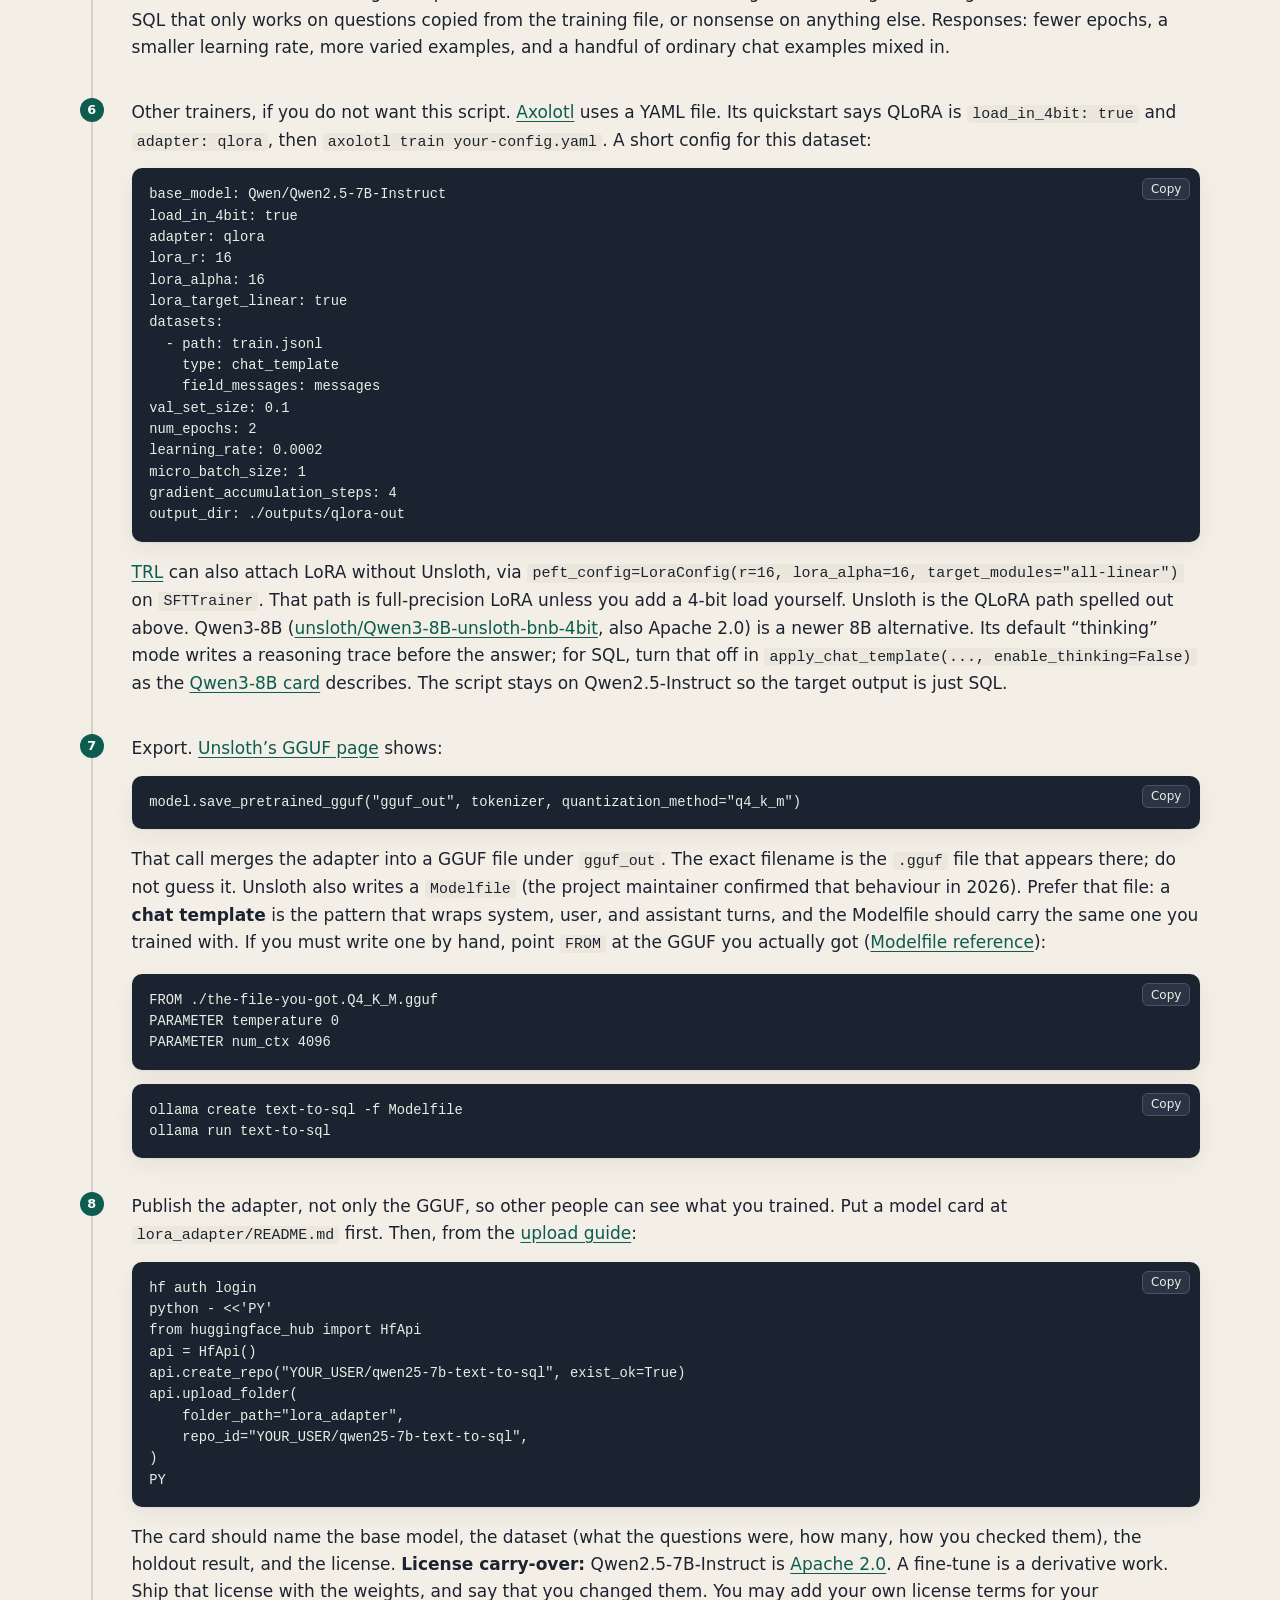
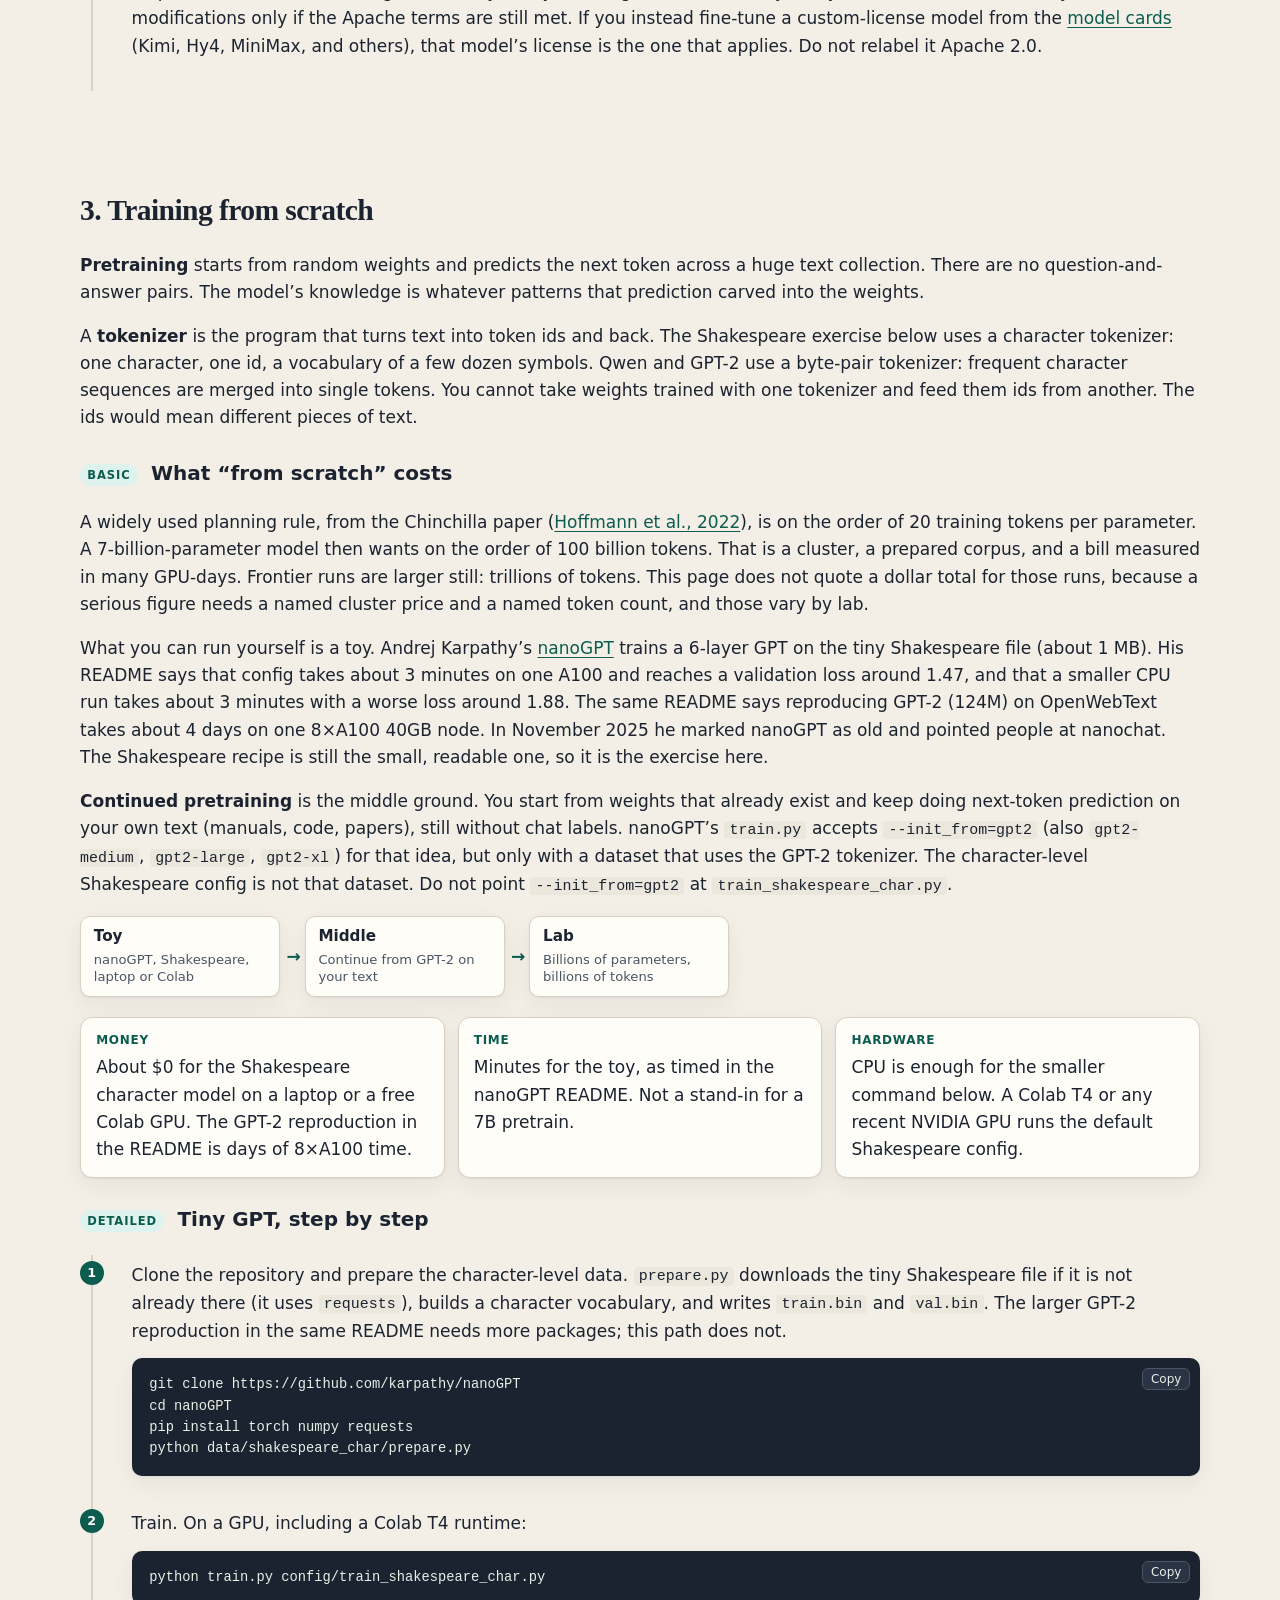
==== commit 5533adcc: "Fix flow diagrams so each step stays a readable card Titles and descriptions are separate blocks, wi" ====
--- a/build.html
+++ b/build.html
@@ -5,7 +5,7 @@
   <meta name="viewport" content="width=device-width, initial-scale=1">
   <meta name="description" content="Beginner guide: RAG, LoRA/QLoRA fine-tuning, and training a tiny GPT from scratch, with a glossary and copy-paste commands. Updated 26 November 2026.">
   <title>Build on these models: RAG, fine-tuning, training from scratch</title>
-  <link rel="stylesheet" href="styles.css">
+  <link rel="stylesheet" href="styles.css?v=20261126-flow">
 </head>
 <body>
   <header class="site">
@@ -51,13 +51,33 @@
         <p>A <strong>prompt</strong> is the text you send in that request. <strong>RAG</strong> (retrieval-augmented generation) means searching your own files and pasting the matching passages into the prompt. <strong>Fine-tuning</strong> means continuing training so some weights change. <strong>Pretraining</strong> means the first, huge training run that creates those weights from random numbers.</p>
 
         <div class="flow" aria-label="Decision flow">
-          <div class="box"><strong>1. What is missing?</strong><span>Facts, a format, or the whole model.</span></div>
-          <span class="arr" aria-hidden="true">→</span>
-          <div class="box"><strong>Facts that change</strong><span>Notes, policies, rows. Use RAG or SQL.</span></div>
-          <span class="arr" aria-hidden="true">→</span>
-          <div class="box"><strong>A stable format</strong><span>Always this SQL shape. Fine-tune.</span></div>
-          <span class="arr" aria-hidden="true">→</span>
-          <div class="box"><strong>A new model</strong><span>Only if you are a lab. Learn on nanoGPT.</span></div>
+          <div class="flow-pair">
+            <div class="flow-step">
+              <p class="flow-title">1. What is missing?<span class="flow-sep"> — </span></p>
+              <p class="flow-desc">Facts, a format, or the whole model.</p>
+            </div>
+            <span class="arr" aria-hidden="true">→</span>
+          </div>
+          <div class="flow-pair">
+            <div class="flow-step">
+              <p class="flow-title">Facts that change<span class="flow-sep"> — </span></p>
+              <p class="flow-desc">Notes, policies, rows. Use RAG or SQL.</p>
+            </div>
+            <span class="arr" aria-hidden="true">→</span>
+          </div>
+          <div class="flow-pair">
+            <div class="flow-step">
+              <p class="flow-title">A stable format<span class="flow-sep"> — </span></p>
+              <p class="flow-desc">Always this SQL shape. Fine-tune.</p>
+            </div>
+            <span class="arr" aria-hidden="true">→</span>
+          </div>
+          <div class="flow-pair">
+            <div class="flow-step">
+              <p class="flow-title">A new model<span class="flow-sep"> — </span></p>
+              <p class="flow-desc">Only if you are a lab. Learn on nanoGPT.</p>
+            </div>
+          </div>
         </div>
 
         <div class="table-wrap">
@@ -123,17 +143,47 @@
           <li>Build a prompt: the question, then the chunks, each labelled with its filename. That labelling is how the answer can cite sources.</li>
         </ol>
         <div class="flow" aria-label="Document RAG flow">
-          <div class="box"><strong>Files</strong><span>Notes on disk</span></div>
-          <span class="arr" aria-hidden="true">→</span>
-          <div class="box"><strong>Chunks</strong><span>Short overlapping pieces</span></div>
-          <span class="arr" aria-hidden="true">→</span>
-          <div class="box"><strong>Embeddings</strong><span>One number-list each</span></div>
-          <span class="arr" aria-hidden="true">→</span>
-          <div class="box"><strong>Vector store</strong><span>Chroma, FAISS, or pgvector</span></div>
-          <span class="arr" aria-hidden="true">→</span>
-          <div class="box"><strong>Prompt</strong><span>Question plus cited chunks</span></div>
-          <span class="arr" aria-hidden="true">→</span>
-          <div class="box"><strong>Answer</strong><span>Chat model, sources named</span></div>
+          <div class="flow-pair">
+            <div class="flow-step">
+              <p class="flow-title">Files<span class="flow-sep"> — </span></p>
+              <p class="flow-desc">Notes on disk</p>
+            </div>
+            <span class="arr" aria-hidden="true">→</span>
+          </div>
+          <div class="flow-pair">
+            <div class="flow-step">
+              <p class="flow-title">Chunks<span class="flow-sep"> — </span></p>
+              <p class="flow-desc">Short overlapping pieces</p>
+            </div>
+            <span class="arr" aria-hidden="true">→</span>
+          </div>
+          <div class="flow-pair">
+            <div class="flow-step">
+              <p class="flow-title">Embeddings<span class="flow-sep"> — </span></p>
+              <p class="flow-desc">One number-list each</p>
+            </div>
+            <span class="arr" aria-hidden="true">→</span>
+          </div>
+          <div class="flow-pair">
+            <div class="flow-step">
+              <p class="flow-title">Vector store<span class="flow-sep"> — </span></p>
+              <p class="flow-desc">Chroma, FAISS, or pgvector</p>
+            </div>
+            <span class="arr" aria-hidden="true">→</span>
+          </div>
+          <div class="flow-pair">
+            <div class="flow-step">
+              <p class="flow-title">Prompt<span class="flow-sep"> — </span></p>
+              <p class="flow-desc">Question plus cited chunks</p>
+            </div>
+            <span class="arr" aria-hidden="true">→</span>
+          </div>
+          <div class="flow-pair">
+            <div class="flow-step">
+              <p class="flow-title">Answer<span class="flow-sep"> — </span></p>
+              <p class="flow-desc">Chat model, sources named</p>
+            </div>
+          </div>
         </div>
         <div class="glance">
           <article>
@@ -155,15 +205,40 @@
         <p>Why: a warehouse does not fit in the context window. The <a href="index.html#data">model guide</a> uses this pattern for that reason.</p>
         <p>When: the source of truth is a table, not a paragraph. Prefer this over document RAG for “what was the total in 2024?”</p>
         <div class="flow" aria-label="SQL tool-use flow">
-          <div class="box"><strong>Schema + 5 rows</strong><span>Not the full file</span></div>
-          <span class="arr" aria-hidden="true">→</span>
-          <div class="box"><strong>Chat model</strong><span>Writes one SELECT</span></div>
-          <span class="arr" aria-hidden="true">→</span>
-          <div class="box"><strong>Check</strong><span>Single read-only query</span></div>
-          <span class="arr" aria-hidden="true">→</span>
-          <div class="box"><strong>DuckDB</strong><span>Runs it on the real table</span></div>
-          <span class="arr" aria-hidden="true">→</span>
-          <div class="box"><strong>Result table</strong><span>Shown to you</span></div>
+          <div class="flow-pair">
+            <div class="flow-step">
+              <p class="flow-title">Schema + 5 rows<span class="flow-sep"> — </span></p>
+              <p class="flow-desc">Not the full file</p>
+            </div>
+            <span class="arr" aria-hidden="true">→</span>
+          </div>
+          <div class="flow-pair">
+            <div class="flow-step">
+              <p class="flow-title">Chat model<span class="flow-sep"> — </span></p>
+              <p class="flow-desc">Writes one SELECT</p>
+            </div>
+            <span class="arr" aria-hidden="true">→</span>
+          </div>
+          <div class="flow-pair">
+            <div class="flow-step">
+              <p class="flow-title">Check<span class="flow-sep"> — </span></p>
+              <p class="flow-desc">Single read-only query</p>
+            </div>
+            <span class="arr" aria-hidden="true">→</span>
+          </div>
+          <div class="flow-pair">
+            <div class="flow-step">
+              <p class="flow-title">DuckDB<span class="flow-sep"> — </span></p>
+              <p class="flow-desc">Runs it on the real table</p>
+            </div>
+            <span class="arr" aria-hidden="true">→</span>
+          </div>
+          <div class="flow-pair">
+            <div class="flow-step">
+              <p class="flow-title">Result table<span class="flow-sep"> — </span></p>
+              <p class="flow-desc">Shown to you</p>
+            </div>
+          </div>
         </div>
         <div class="glance">
           <article>
@@ -407,15 +482,40 @@
         <p>Prompt the model if a clear instruction plus the schema is enough. Use RAG or SQL if the missing piece is a fact that lives in a file. Fine-tune when you have many examples of a behaviour you want every time, such as “reply with one DuckDB SELECT and no prose,” and prompting still wanders.</p>
         <p>Suggested first project: text-to-SQL on one schema you can check. The schema stays in the prompt. The fine-tune teaches the dialect and the habit of answering with SQL. It should not memorize this month’s totals.</p>
         <div class="flow" aria-label="Fine-tuning flow">
-          <div class="box"><strong>Checked examples</strong><span>Question, schema, correct SQL</span></div>
-          <span class="arr" aria-hidden="true">→</span>
-          <div class="box"><strong>Holdout</strong><span>Examples you do not train on</span></div>
-          <span class="arr" aria-hidden="true">→</span>
-          <div class="box"><strong>QLoRA</strong><span>4-bit base, small adapter</span></div>
-          <span class="arr" aria-hidden="true">→</span>
-          <div class="box"><strong>Compare</strong><span>Base vs tuned, run the SQL</span></div>
-          <span class="arr" aria-hidden="true">→</span>
-          <div class="box"><strong>Export</strong><span>GGUF, then Ollama</span></div>
+          <div class="flow-pair">
+            <div class="flow-step">
+              <p class="flow-title">Checked examples<span class="flow-sep"> — </span></p>
+              <p class="flow-desc">Question, schema, correct SQL</p>
+            </div>
+            <span class="arr" aria-hidden="true">→</span>
+          </div>
+          <div class="flow-pair">
+            <div class="flow-step">
+              <p class="flow-title">Holdout<span class="flow-sep"> — </span></p>
+              <p class="flow-desc">Examples you do not train on</p>
+            </div>
+            <span class="arr" aria-hidden="true">→</span>
+          </div>
+          <div class="flow-pair">
+            <div class="flow-step">
+              <p class="flow-title">QLoRA<span class="flow-sep"> — </span></p>
+              <p class="flow-desc">4-bit base, small adapter</p>
+            </div>
+            <span class="arr" aria-hidden="true">→</span>
+          </div>
+          <div class="flow-pair">
+            <div class="flow-step">
+              <p class="flow-title">Compare<span class="flow-sep"> — </span></p>
+              <p class="flow-desc">Base vs tuned, run the SQL</p>
+            </div>
+            <span class="arr" aria-hidden="true">→</span>
+          </div>
+          <div class="flow-pair">
+            <div class="flow-step">
+              <p class="flow-title">Export<span class="flow-sep"> — </span></p>
+              <p class="flow-desc">GGUF, then Ollama</p>
+            </div>
+          </div>
         </div>
 
         <h3>Dataset, in plain language</h3>
@@ -647,11 +747,26 @@
         <p>What you can run yourself is a toy. Andrej Karpathy’s <a href="https://github.com/karpathy/nanoGPT">nanoGPT</a> trains a 6-layer GPT on the tiny Shakespeare file (about 1 MB). His README says that config takes about 3 minutes on one A100 and reaches a validation loss around 1.47, and that a smaller CPU run takes about 3 minutes with a worse loss around 1.88. The same README says reproducing GPT-2 (124M) on OpenWebText takes about 4 days on one 8×A100 40GB node. In November 2025 he marked nanoGPT as old and pointed people at nanochat. The Shakespeare recipe is still the small, readable one, so it is the exercise here.</p>
         <p><strong>Continued pretraining</strong> is the middle ground. You start from weights that already exist and keep doing next-token prediction on your own text (manuals, code, papers), still without chat labels. nanoGPT’s <code>train.py</code> accepts <code>--init_from=gpt2</code> (also <code>gpt2-medium</code>, <code>gpt2-large</code>, <code>gpt2-xl</code>) for that idea, but only with a dataset that uses the GPT-2 tokenizer. The character-level Shakespeare config is not that dataset. Do not point <code>--init_from=gpt2</code> at <code>train_shakespeare_char.py</code>.</p>
         <div class="flow" aria-label="Pretraining learning path">
-          <div class="box"><strong>Toy</strong><span>nanoGPT, Shakespeare, laptop or Colab</span></div>
-          <span class="arr" aria-hidden="true">→</span>
-          <div class="box"><strong>Middle</strong><span>Continue from GPT-2 on your text</span></div>
-          <span class="arr" aria-hidden="true">→</span>
-          <div class="box"><strong>Lab</strong><span>Billions of parameters, billions of tokens</span></div>
+          <div class="flow-pair">
+            <div class="flow-step">
+              <p class="flow-title">Toy<span class="flow-sep"> — </span></p>
+              <p class="flow-desc">nanoGPT, Shakespeare, laptop or Colab</p>
+            </div>
+            <span class="arr" aria-hidden="true">→</span>
+          </div>
+          <div class="flow-pair">
+            <div class="flow-step">
+              <p class="flow-title">Middle<span class="flow-sep"> — </span></p>
+              <p class="flow-desc">Continue from GPT-2 on your text</p>
+            </div>
+            <span class="arr" aria-hidden="true">→</span>
+          </div>
+          <div class="flow-pair">
+            <div class="flow-step">
+              <p class="flow-title">Lab<span class="flow-sep"> — </span></p>
+              <p class="flow-desc">Billions of parameters, billions of tokens</p>
+            </div>
+          </div>
         </div>
         <div class="glance">
           <article>
--- a/styles.css
+++ b/styles.css
@@ -288,23 +288,54 @@
 
 .flow {
   display: flex;
-  flex-wrap: wrap;
-  align-items: stretch;
-  gap: 0.4rem;
-  margin: 0.8rem 0 1.2rem;
-}
-.flow .box {
+  flex-flow: row wrap;
+  align-items: center;
+  gap: 0.55rem 0.2rem;
+  margin: 0.9rem 0 1.2rem;
+}
+.flow-pair {
+  display: flex;
+  flex-flow: row nowrap;
+  align-items: center;
+  gap: 0.35rem;
+  max-width: 100%;
+}
+.flow-step {
+  display: block;
+  flex: 0 1 12.5rem;
+  width: 12.5rem;
+  max-width: 100%;
   background: var(--bg-raised);
   border: 1px solid var(--line);
   border-radius: 10px;
-  padding: 0.55rem 0.75rem;
-  min-width: 8.2rem;
-  max-width: 14rem;
-  box-shadow: var(--shadow);
-}
-.flow .box strong { display: block; font-size: 0.92rem; }
-.flow .box span { display: block; color: var(--ink-soft); font-size: 0.82rem; line-height: 1.35; }
-.flow .arr { align-self: center; color: var(--accent); font-weight: 700; padding: 0 0.1rem; }
+  padding: 0.65rem 0.8rem;
+  box-shadow: var(--shadow);
+}
+.flow-title,
+.flow-desc {
+  display: block;
+  margin: 0;
+}
+.flow-title {
+  font-weight: 700;
+  font-size: 0.95rem;
+  line-height: 1.3;
+}
+.flow-desc {
+  margin-top: 0.22rem;
+  color: var(--ink-soft);
+  font-size: 0.82rem;
+  line-height: 1.35;
+}
+.flow-sep { display: none; }
+.flow .arr {
+  flex: 0 0 auto;
+  align-self: center;
+  color: var(--accent);
+  font-weight: 700;
+  line-height: 1;
+  padding: 0 0.05rem;
+}
 
 .layer { margin-top: 1.6rem; font-size: 1.25rem; }
 .layer span {
@@ -357,3 +388,30 @@
   .nav-links { display: none; }
   h1 { max-width: none; }
 }
+@media (max-width: 700px) {
+  .flow {
+    flex-direction: column;
+    flex-wrap: nowrap;
+    align-items: stretch;
+  }
+  .flow-pair {
+    flex-direction: column;
+    align-items: stretch;
+    width: 100%;
+  }
+  .flow-step { width: 100%; flex-basis: auto; }
+  .flow .arr {
+    display: block;
+    align-self: center;
+    text-align: center;
+    font-size: 0;
+    line-height: 1;
+    padding: 0.05rem 0;
+  }
+  .flow .arr::before {
+    content: "↓";
+    font-size: 1.35rem;
+    font-weight: 700;
+    color: var(--accent);
+  }
+}
